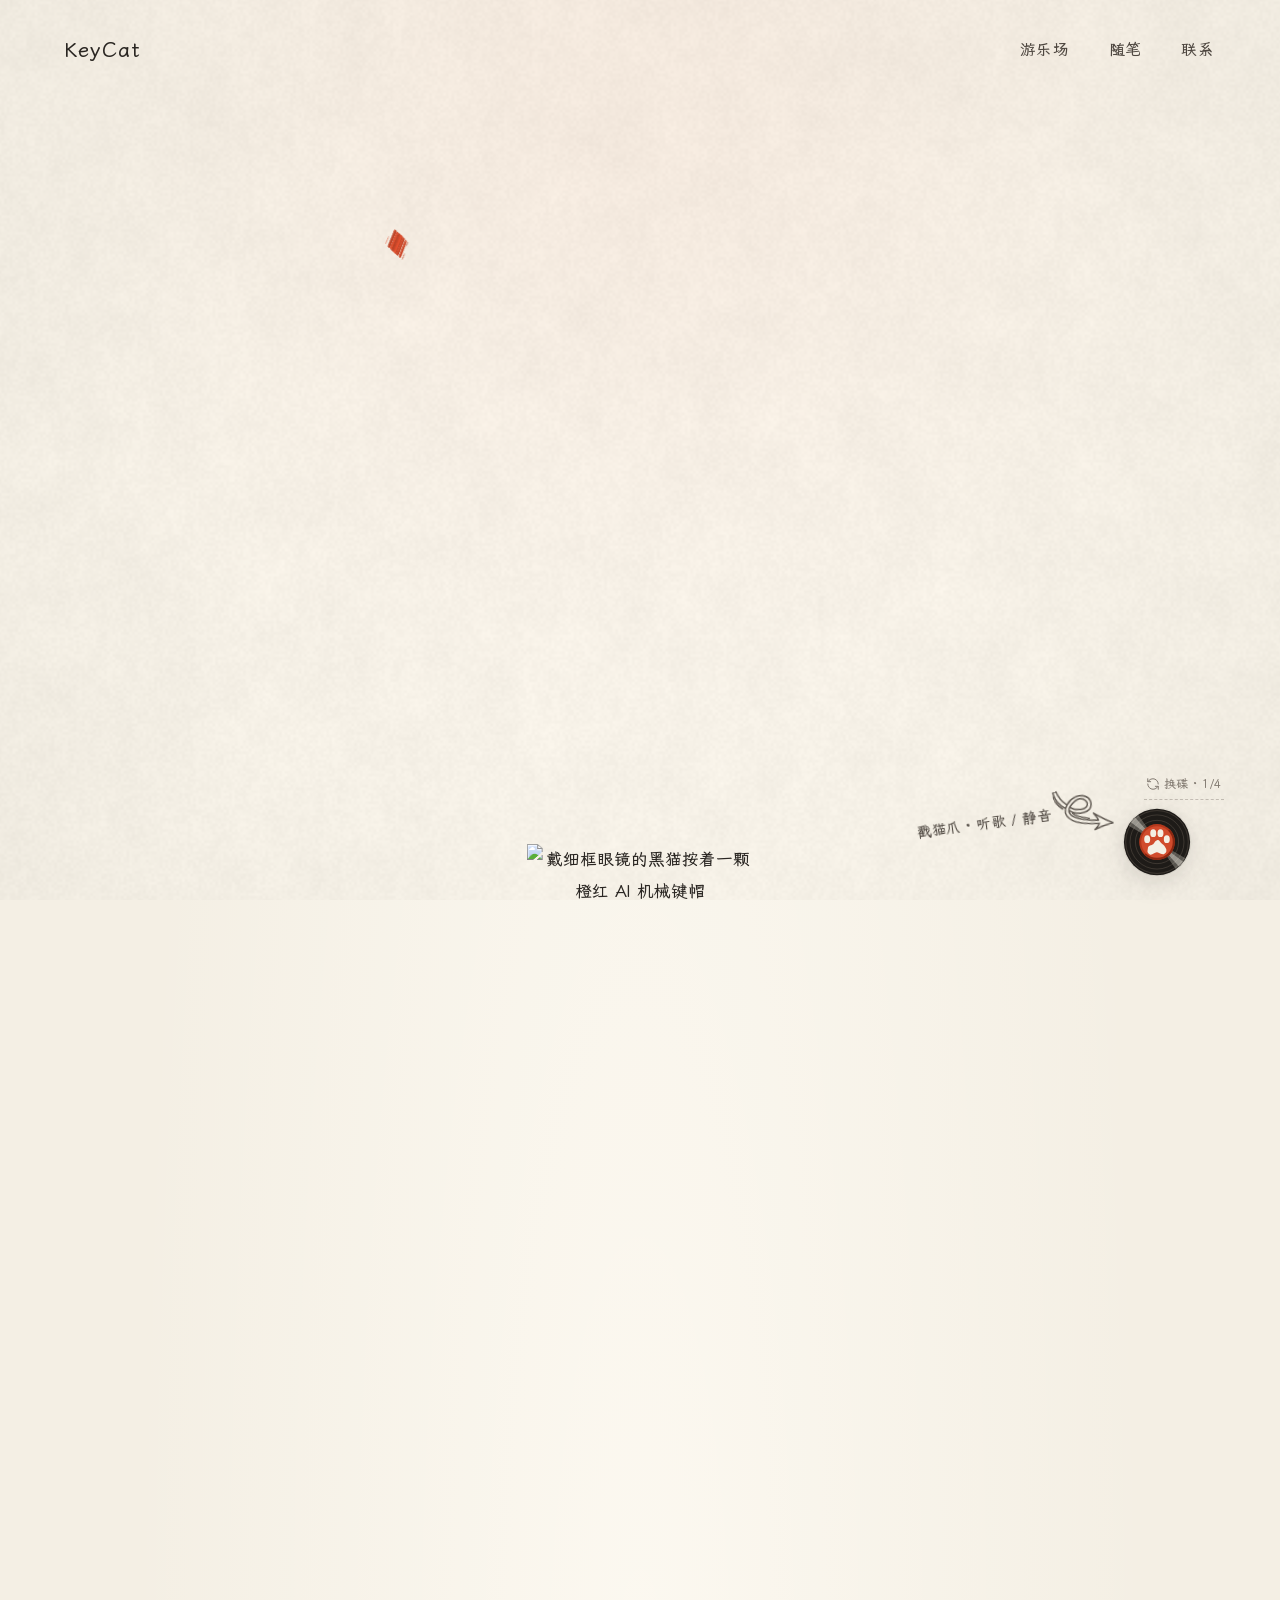
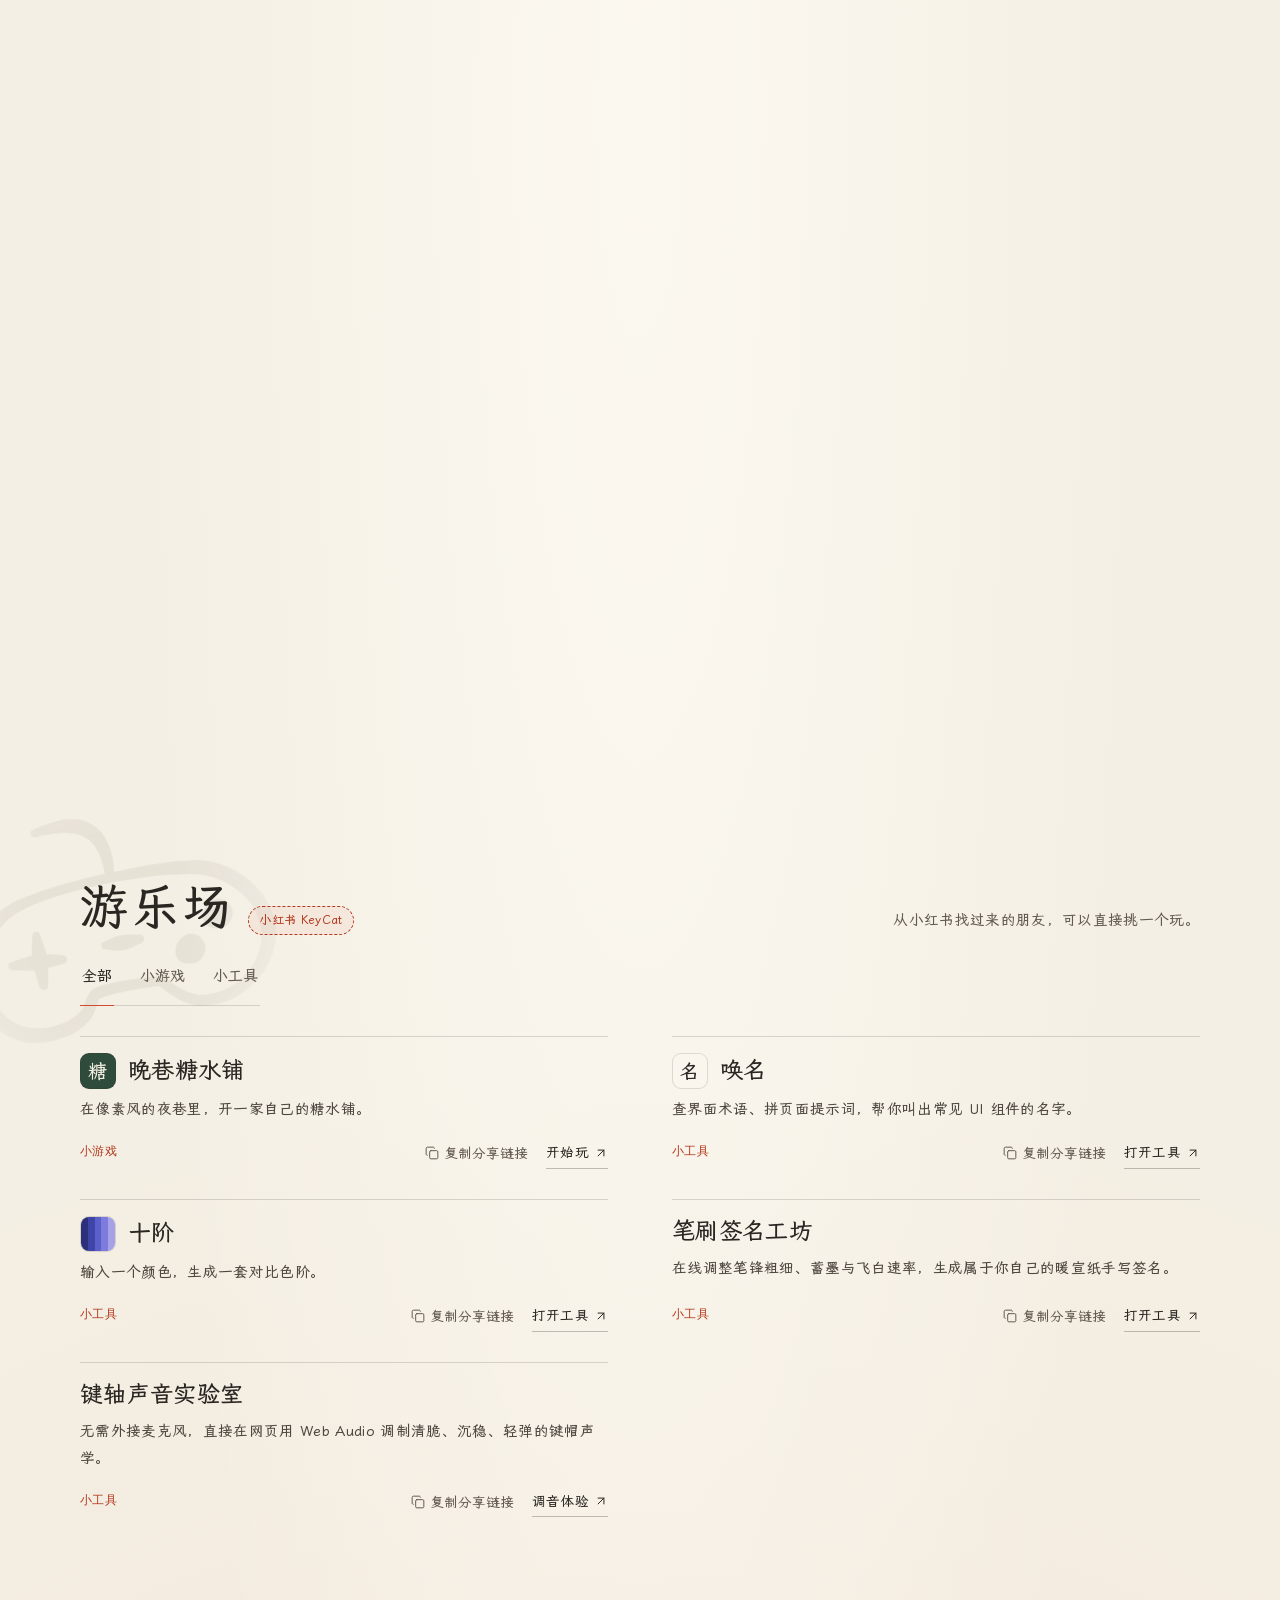
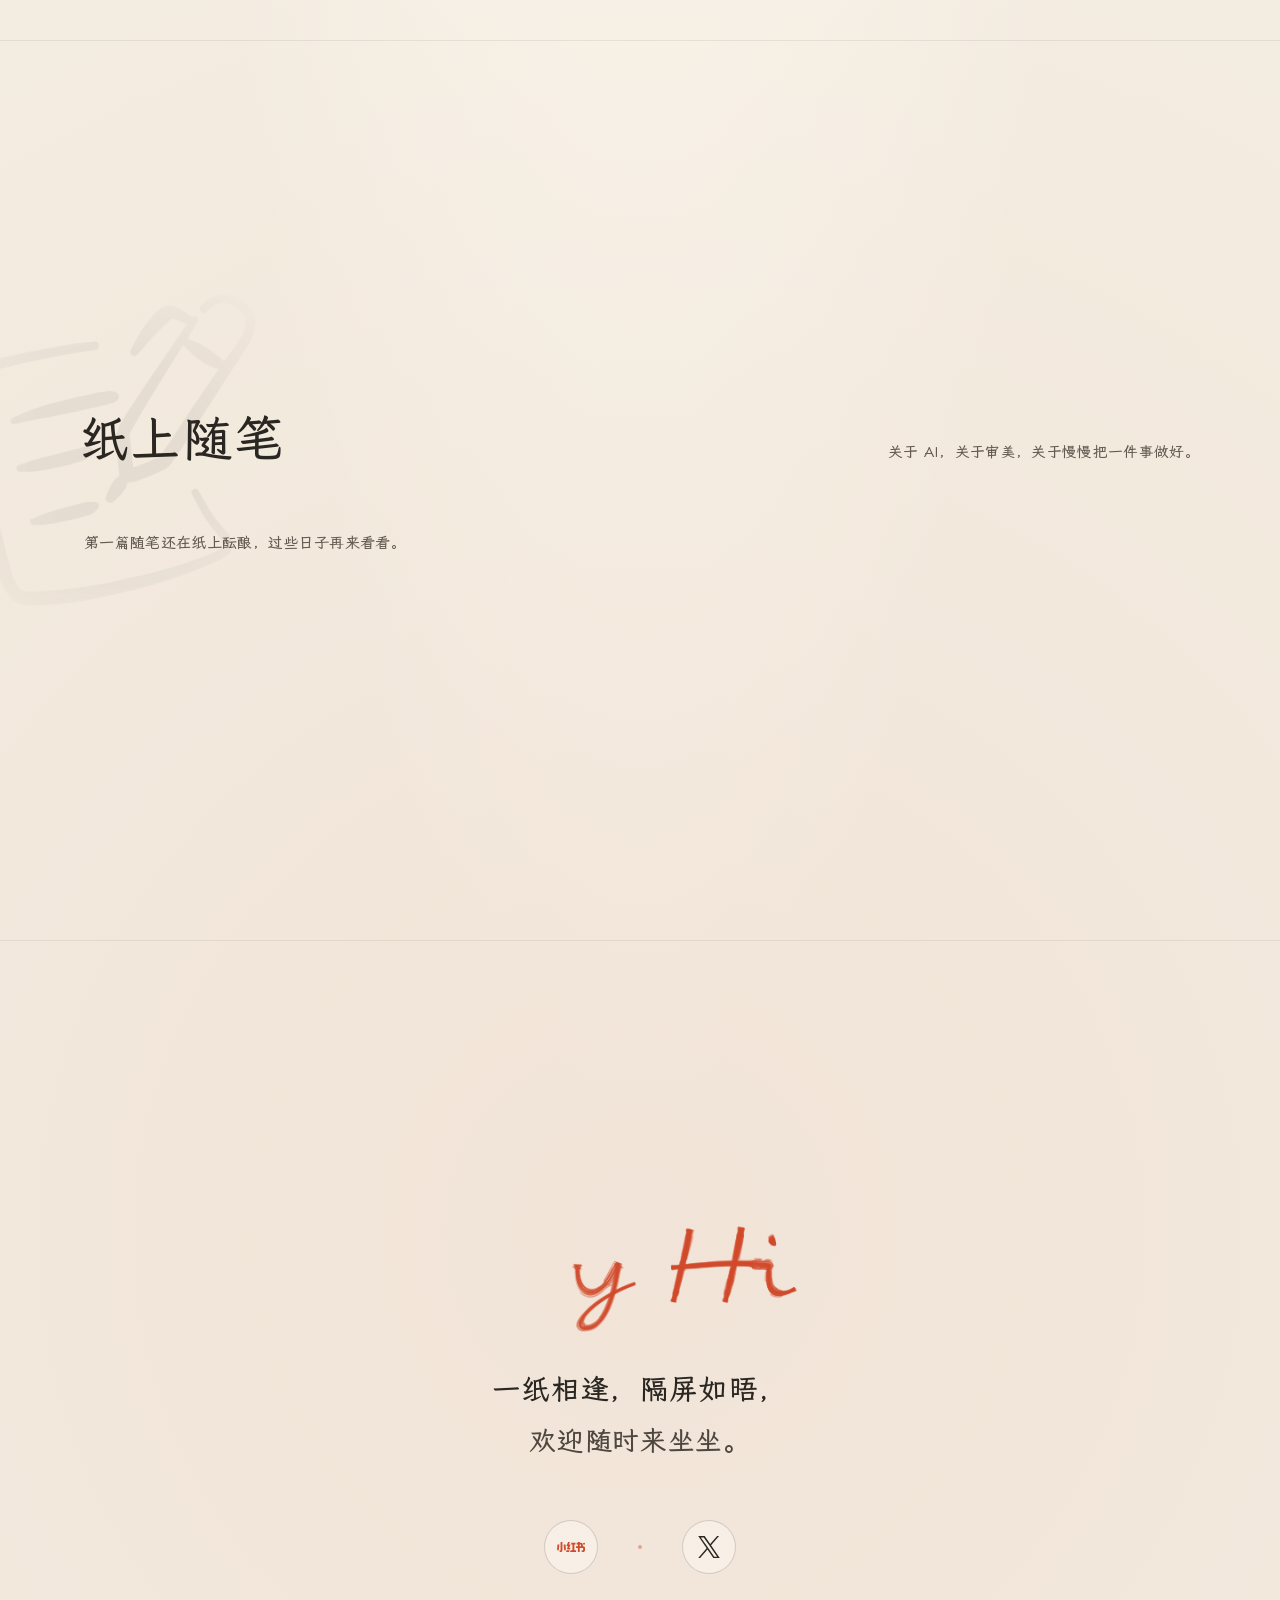
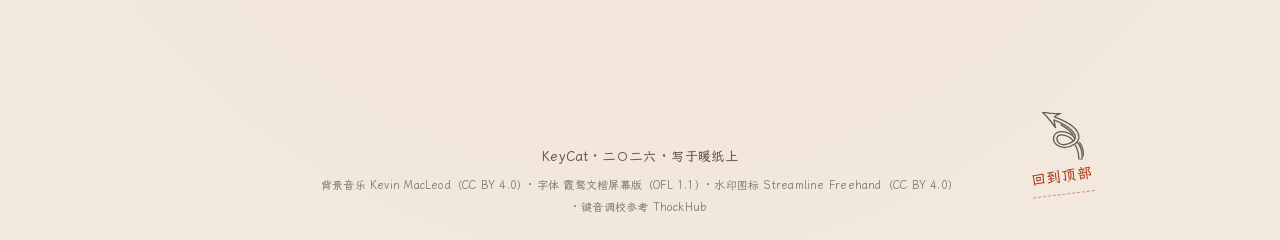
==== site/index.html @ 89a17048 "游乐场换成三个真实作品（/play 由同域独立服务提供），删除示例随笔，站点简介候选 1，联系图标悬浮改为轻微描红" ====
<!DOCTYPE html>
<html lang="zh-CN">
<head>
  <meta charset="UTF-8" />
  <meta name="viewport" content="width=device-width, initial-scale=1.0" />
  <title>KeyCat — 纸与键帽之间</title>
  <!-- 站点简介：候选第 1 版，待用户最终修改 -->
  <meta name="description" content="一只戴眼镜的黑猫，在纸和键帽之间学 AI，边学边做些小游戏和小工具，也写点随手的念头。" />
  <meta name="theme-color" content="#f4efe4" />
  <link rel="icon" type="image/png" sizes="32x32" href="./assets/favicon-32.png" />
  <link rel="apple-touch-icon" sizes="180x180" href="./assets/apple-touch-icon.png" />
  <meta property="og:type" content="website" />
  <meta property="og:site_name" content="KeyCat" />
  <meta property="og:title" content="KeyCat — 纸与键帽之间" />
  <meta property="og:description" content="一只戴眼镜的黑猫，在纸和键帽之间学 AI，边学边做些小游戏和小工具，也写点随手的念头。" />
  <meta property="og:url" content="https://keyca7.com/" />
  <meta property="og:image" content="https://keyca7.com/assets/og-image.jpg" />
  <meta name="twitter:card" content="summary" />
  <link rel="stylesheet" href="./assets/fonts/lxgwwenkaiscreen.css" />
  <link rel="stylesheet" href="./styles/blog.css" />
  <script src="./keycat-brush.js"></script>
  <script defer src="./scripts/paper-shader.js"></script>
  <script defer src="./scripts/audio-synth.js"></script>
  <script defer src="./scripts/spring-notes.js"></script>
  <script defer src="./scripts/finale-brush.js"></script>
  <script defer src="./scripts/blog.js"></script>
</head>
<body class="stage-active">
  <canvas id="paper-gl-canvas" aria-hidden="true"></canvas>
  <canvas id="spark-canvas" aria-hidden="true"></canvas>

  <header class="masthead">
    <a class="mark" href="#scene-1" data-scene-jump="0">KeyCat</a>
    <nav class="nav-group" aria-label="主导航">
      <a class="nav-link" href="#scene-3" data-scene-jump="2" data-nav-part="arcade">游乐场</a>
      <a class="nav-link" href="#scene-4" data-scene-jump="3" data-nav-part="essays">随笔</a>
      <a class="nav-link" href="#scene-5" data-scene-jump="4" data-nav-part="contact">联系</a>
    </nav>
  </header>

  <main>
    <div id="stage-runway">
      <div class="cinema-stage" id="cinemaStage">
        <!-- 跨幕共享主角：黑猫与 AI 键帽（幕 01 地平潜伏，滑入幕 02 升至舞台中央） -->
        <button type="button" class="cat-bridge" id="catBridge" aria-label="敲击黑猫爪下的 AI 键帽，触发轴音与墨韵涟漪">
          <img src="./assets/keycat-avatar.png" alt="戴细框眼镜的黑猫按着一颗橙红 AI 机械键帽" />
        </button>

        <!-- 第一幕：纯粹落墨开篇（仅首次载入播放一次） -->
        <section class="scene scene-opening is-current" id="scene-1" aria-label="开篇签名">
          <div class="brush-stage" id="brushStage">
            <keycat-brush
              id="heroBrush"
              mode="one-stroke"
              color="#d14b2c"
              bg="transparent"
              duration="3.6"
              delay="0.95"
              easing="accelerate"
              thickness="1.08"
              dryness="0.45"
              autoplay
            ></keycat-brush>
          </div>

          <div class="turntable-hint" id="bgmHint" aria-hidden="true">
            <span class="hint-text">戳猫爪 · 听歌 / 静音</span>
            <img class="hint-arrow" src="./assets/arrow-loop-hint.svg" alt="" />
          </div>
        </section>

        <!-- 第二幕：键猫与声（无界轴体 + 错落无框短评 + 拟真捏角撕贴便利贴） -->
        <section class="scene scene-atelier" id="scene-2" aria-label="键猫与声交互工坊">
        <div class="atelier-head" id="s2Head">
          <h2>键猫与声</h2>
          <p class="atelier-intro">你好，我是 KeyCat —— 一只戴细框眼镜的黑猫，在纸与键帽之间，写一点关于 AI 的念头，也顺手敲些小东西。</p>
        </div>

        <!-- 无界、无竖线、双行微错落的当前轴体特性随记 -->
        <aside class="cat-switch-callout" id="switchCallout" aria-live="polite">
          <span class="callout-tag" id="switchTag">62g · 线性重闷</span>
          <p class="callout-note" id="switchDesc">PBT 腔体共鸣，像麻将轻碰</p>
        </aside>

        <!-- 无界轴体切换器：无外框容器，位于黑猫下方 -->
        <div class="atelier-dock-anchor" id="s2SwitchWrap">
          <div class="switch-rail" role="group" aria-label="机械轴体切换">
            <button type="button" class="switch-arrow-btn" id="switchPrev" aria-label="切换上一款轴体">
              <img src="./assets/arrow-hand-left.svg" alt="" />
            </button>
            <span class="switch-title" id="switchName">麻将音 Thock</span>
            <button type="button" class="switch-arrow-btn" id="switchNext" aria-label="切换下一款轴体">
              <img src="./assets/arrow-hand-right.svg" alt="" />
            </button>
          </div>
          <div class="scope-boundless">
            <canvas id="oscilloscope" width="184" height="32" aria-label="键轴实时声波"></canvas>
            <span class="sw-telemetry" id="switchTelemetry">62g · 敲击 00</span>
          </div>
          <p class="atelier-hint">
            <span class="desktop-only">点击黑猫键帽或按 <kbd>Space</kbd> 试听 · 左右箭头 / <kbd>1</kbd>–<kbd>4</kbd> 换轴 · 捏住便条任一角即可撕起重贴</span>
            <span class="mobile-only">轻敲黑猫键帽试听，左右箭头切换四款轴体与水墨涟漪色系。</span>
          </p>
        </div>

        <!-- 3 张独立外层阴影与真实纸角微翘便利贴 -->
        <div class="sticky-note-wrap note-brush" data-rot="-3.2" data-py-rate="1.26">
          <div class="sticky-shadow" aria-hidden="true"></div>
          <article class="desk-note">
            <div class="note-head">三十四毫笔刷</div>
            <p>不使用遮罩与静态图片，沿贝塞尔路径实时分发三十四根笔毫的蓄墨与飞白，落笔只写一遍。</p>
          </article>
        </div>

        <div class="sticky-note-wrap note-shader" data-rot="2.6" data-py-rate="1.60">
          <div class="sticky-shadow" aria-hidden="true"></div>
          <article class="desk-note">
            <div class="note-head">宣纸多色水墨</div>
            <p id="shaderStatusCopy">轻敲不同机械轴体，纸面即泛出对应矿物墨色涟漪；每颗键音均由三段物理模态纯合成。</p>
          </article>
        </div>

        <div class="sticky-note-wrap note-spring" data-rot="-2.0" data-py-rate="1.40">
          <div class="sticky-shadow" aria-hidden="true"></div>
          <article class="desk-note">
            <div class="note-head">捏角撕起 · 任意贴</div>
            <p>捏住纸张任一角轻轻拉开，便会从该角先翘起剥离，松手即自上而下贴稳在桌面新位置。</p>
            <button type="button" class="note-action" id="resetNotesBtn">整理归位</button>
          </article>
        </div>
      </section>
      </div>
    </div>

    <!-- 第二乐章：自然纵向宣纸延展区（支持游乐场、随笔内容无限扩展） -->
    <div class="editorial-flow" id="editorialFlow">
      <!-- 第三幕：小红书游乐场 -->
      <section class="flow-section scene-arcade" id="scene-3" aria-label="小红书游乐场">
        <div class="scene-shell">
          <img
            class="folio-watermark folio-watermark-arcade"
            id="s3Watermark"
            src="./assets/watermark-arcade.svg"
            alt=""
            aria-hidden="true"
          />
          <header class="section-head arcade-head" id="s3Head">
            <div class="head-inline">
              <h2>游乐场</h2>
              <span class="placeholder-tag">小红书 KeyCat</span>
            </div>
            <p class="section-aside">从小红书找过来的朋友，可以直接挑一个玩。</p>
          </header>

          <div class="arcade-filter" id="arcadeFilter" role="tablist" aria-label="游乐场分类筛选">
            <button type="button" class="filter-tab is-active" data-cat="all" role="tab" aria-selected="true">全部</button>
            <button type="button" class="filter-tab" data-cat="game" role="tab" aria-selected="false">小游戏</button>
            <button type="button" class="filter-tab" data-cat="tool" role="tab" aria-selected="false">小工具</button>
          </div>

          <ul class="arcade-grid" id="arcadeList"></ul>
        </div>
      </section>

      <!-- 第四幕：纸上随笔 -->
      <section class="flow-section scene-essays" id="scene-4" aria-label="纸上随笔">
        <div class="scene-shell">
          <img
            class="folio-watermark folio-watermark-essays"
            id="s4Watermark"
            src="./assets/watermark-essays.svg"
            alt=""
            aria-hidden="true"
          />
          <header class="section-head" id="s4Head">
            <h2>纸上随笔</h2>
            <p class="section-aside">关于 AI，关于审美，关于慢慢把一件事做好。</p>
          </header>
          <ol class="essay-grid" id="essayList"></ol>
        </div>
      </section>

      <!-- 第五幕：联系与尾声 -->
      <section class="flow-section scene-contact" id="scene-5" aria-label="联系 KeyCat 与尾声">
        <div class="contact-atelier">
          <div class="finale-hero" id="finaleHero">
            <canvas
              id="finaleBrushCanvas"
              width="720"
              height="164"
              aria-label="朱砂毛笔手写 Say Hi. 呼应开篇签名，可自由在画布轻划留墨"
            ></canvas>
            <h2 class="finale-quote">
              <span>一纸相逢，隔屏如晤，</span>
              <span class="finale-quote-line2">欢迎随时来坐坐。</span>
            </h2>
          </div>

          <ul class="social-showcase" id="socialList" aria-label="社交媒体账号"></ul>
        </div>

        <div class="finale-colophon">
          <p class="colophon-line">KeyCat · 二〇二六 · 写于暖纸上</p>
          <p class="colophon-credits">背景音乐 Kevin MacLeod（CC BY 4.0）· 字体 霞鹜文楷屏幕版（OFL 1.1）· 水印图标 Streamline Freehand（CC BY 4.0）· 键音调校参考 ThockHub</p>
        </div>

        <button type="button" class="back-top-sketch" id="backToTopBtn" data-scene-jump="0" title="回到最顶部">
          <span class="back-top-label">回到顶部</span>
          <img class="back-top-arrow" src="./assets/arrow-loop-hint.svg" alt="" aria-hidden="true" />
        </button>
      </section>
    </div>
  </main>

  <!-- 唯一全站背景音乐开关：黑猫爪从屏幕下沿伸入（点击才播放） + 极简无界换碟触发 -->
  <audio id="bgmAudio" src="./assets/audio/bgm-gymnopedie.mp3" loop preload="none"></audio>
  <div class="bgm-swap-cluster" id="bgmSwapCluster">
    <span class="bgm-track-toast" id="bgmTrackToast" aria-live="polite">01 · Gymnopédie No. 1</span>
    <button
      type="button"
      class="bgm-swap-btn"
      id="bgmSwapBtn"
      aria-label="切换下一首背景音乐唱片"
      title="换一张黑胶唱片切换背景音乐"
    >
      <svg class="ui-icon" viewBox="0 0 24 24" fill="none" stroke="currentColor" stroke-width="1.7" stroke-linecap="round" stroke-linejoin="round" aria-hidden="true">
        <path d="M21 12a9 9 0 0 0-9-9 9.75 9.75 0 0 0-6.74 2.74L3 8" />
        <path d="M3 3v5h5" />
        <path d="M3 12a9 9 0 0 0 9 9 9.75 9.75 0 0 0 6.74-2.74L21 16" />
        <path d="M16 16h5v5" />
      </svg>
      <span id="bgmSwapText">换碟 · 1/4</span>
    </button>
  </div>
  <button
    type="button"
    class="turntable-toggle"
    id="bgmTurntable"
    aria-pressed="false"
    aria-label="播放背景纯音乐"
    title="点击伸出猫爪播放背景纯音乐"
  >
    <span class="turntable-stage" aria-hidden="true">
      <img class="turntable-disc" id="bgmDiscImg" src="./assets/vinyl-record.svg" alt="" />
      <img class="turntable-paw" src="./assets/cat-paw.png" alt="" />
    </span>
  </button>

  <!-- 纸页阅读层 -->
  <div class="reader" id="reader" role="dialog" aria-modal="true" aria-labelledby="readerTitle" aria-hidden="true">
    <div class="reader-progress" id="readerProgress" aria-hidden="true"></div>
    <header class="reader-bar">
      <span class="reader-index" id="readerIndex">01 / 04</span>
      <div class="reader-controls">
        <button type="button" class="reader-btn" id="readerFontToggle" title="切换正文字号">字号 · 适中</button>
        <button type="button" class="reader-btn reader-close" id="readerClose">
          <span>合上</span>
          <svg class="ui-icon" viewBox="0 0 24 24" fill="none" stroke="currentColor" stroke-width="1.7" stroke-linecap="round" stroke-linejoin="round" aria-hidden="true">
            <path d="M18 6 6 18" />
            <path d="m6 6 12 12" />
          </svg>
        </button>
      </div>
    </header>
    <article class="reader-sheet" id="readerBody"></article>
    <nav class="reader-pager" aria-label="篇目切换">
      <button type="button" class="reader-btn" id="readerPrev">
        <svg class="ui-icon" viewBox="0 0 24 24" fill="none" stroke="currentColor" stroke-width="1.7" stroke-linecap="round" stroke-linejoin="round" aria-hidden="true">
          <path d="m15 18-6-6 6-6" />
        </svg>
        <span>上一篇</span>
      </button>
      <button type="button" class="reader-btn" id="readerNext">
        <span>下一篇</span>
        <svg class="ui-icon" viewBox="0 0 24 24" fill="none" stroke="currentColor" stroke-width="1.7" stroke-linecap="round" stroke-linejoin="round" aria-hidden="true">
          <path d="m9 18 6-6-6-6" />
        </svg>
      </button>
    </nav>
  </div>
</body>
</html>
---- site/assets/fonts/lxgwwenkaiscreen.css ----
/* LXGW WenKai Screen [4] */
@font-face {
  font-family: 'LXGW WenKai Screen';
  font-style: normal;
  font-weight: 400;
  font-display: swap;
  src: url(./lxgwwenkaiscreen-subset-4.woff2) format('woff2');
  unicode-range: U+1f1e9-1f1f5, U+1f1f7-1f1ff, U+1f21a, U+1f232, U+1f234-1f237, U+1f250-1f251, U+1f300, U+1f302-1f308, U+1f30a-1f311, U+1f315, U+1f319-1f320, U+1f324, U+1f327, U+1f32a, U+1f32c-1f32d, U+1f330-1f357, U+1f359-1f37e
}
/* LXGW WenKai Screen [5] */
@font-face {
  font-family: 'LXGW WenKai Screen';
  font-style: normal;
  font-weight: 400;
  font-display: swap;
  src: url(./lxgwwenkaiscreen-subset-5.woff2) format('woff2');
  unicode-range: U+fee3, U+fef3, U+ff03-ff04, U+ff07, U+ff0a, U+ff17-ff19, U+ff1c-ff1d, U+ff20-ff3a, U+ff3c, U+ff3e-ff5b, U+ff5d, U+ff61-ff65, U+ff67-ff6a, U+ff6c, U+ff6f-ff78, U+ff7a-ff7d, U+ff80-ff84, U+ff86, U+ff89-ff8e, U+ff92, U+ff97-ff9b, U+ff9d-ff9f, U+ffe0-ffe4, U+ffe6, U+ffe9, U+ffeb, U+ffed, U+fffc, U+1f004, U+1f170-1f171, U+1f192-1f195, U+1f198-1f19a, U+1f1e6-1f1e8
}
/* LXGW WenKai Screen [6] */
@font-face {
  font-family: 'LXGW WenKai Screen';
  font-style: normal;
  font-weight: 400;
  font-display: swap;
  src: url(./lxgwwenkaiscreen-subset-6.woff2) format('woff2');
  unicode-range: U+f0a7, U+f0b2, U+f0b7, U+f0c9, U+f0d8, U+f0da, U+f0dc-f0dd, U+f0e0, U+f0e6, U+f0eb, U+f0fc, U+f101, U+f104-f105, U+f107, U+f10b, U+f11b, U+f14b, U+f18a, U+f193, U+f1d6-f1d7, U+f244, U+f27a, U+f296, U+f2ae, U+f471, U+f4b3, U+f610-f611, U+f880-f881, U+f8ec, U+f8f5, U+f8ff, U+f901, U+f90a, U+f92c-f92d, U+f934, U+f937, U+f941, U+f965, U+f967, U+f969, U+f96b, U+f96f, U+f974, U+f978-f979, U+f97e, U+f981, U+f98a, U+f98e, U+f997, U+f99c, U+f9b2, U+f9b5, U+f9ba, U+f9be, U+f9ca, U+f9d0-f9d1, U+f9dd, U+f9e0-f9e1, U+f9e4, U+f9f7, U+fa00-fa01, U+fa08, U+fa0a, U+fa11, U+fb01-fb02, U+fdfc, U+fe0e, U+fe30-fe31, U+fe33-fe44, U+fe49-fe52, U+fe54-fe57, U+fe59-fe66, U+fe68-fe6b, U+fe8e, U+fe92-fe93, U+feae, U+feb8, U+fecb-fecc, U+fee0
}
/* LXGW WenKai Screen [21] */
@font-face {
  font-family: 'LXGW WenKai Screen';
  font-style: normal;
  font-weight: 400;
  font-display: swap;
  src: url(./lxgwwenkaiscreen-subset-21.woff2) format('woff2');
  unicode-range: U+9f3d-9f3e, U+9f41, U+9f4a-9f4b, U+9f51-9f52, U+9f61-9f63, U+9f66-9f67, U+9f80-9f81, U+9f83, U+9f85-9f8d, U+9f90-9f91, U+9f94-9f96, U+9f98, U+9f9b-9f9c, U+9f9e, U+9fa0, U+9fa2, U+9ff4, U+a001, U+a007, U+a025, U+a046-a047, U+a057, U+a072, U+a078-a079, U+a083, U+a085, U+a100, U+a118, U+a132, U+a134, U+a1f4, U+a242, U+a4a6, U+a4aa, U+a4b0-a4b1, U+a4b3, U+a9c1-a9c2, U+ac00-ac01, U+ac04, U+ac08, U+ac10-ac11, U+ac13-ac16, U+ac19, U+ac1c-ac1d, U+ac24, U+ac70-ac71, U+ac74, U+ac77-ac78, U+ac80-ac81, U+ac83, U+ac8c, U+ac90, U+ac9f-aca0, U+aca8-aca9, U+acac, U+acb0, U+acbd, U+acc1, U+acc4, U+ace0-ace1, U+ace4, U+ace8, U+acf3, U+acf5, U+acfc-acfd, U+ad00, U+ad0c, U+ad11, U+ad1c, U+ad34, U+ad50, U+ad64, U+ad6c, U+ad70, U+ad74, U+ad7f, U+ad81, U+ad8c, U+adc0, U+adc8, U+addc, U+ade0, U+adf8-adf9, U+adfc, U+ae00, U+ae08-ae09, U+ae0b, U+ae30, U+ae34, U+ae38, U+ae40, U+ae4a, U+ae4c, U+ae54, U+ae68, U+aebc, U+aed8, U+af2c-af2d, U+af34
}
/* LXGW WenKai Screen [22] */
@font-face {
  font-family: 'LXGW WenKai Screen';
  font-style: normal;
  font-weight: 400;
  font-display: swap;
  src: url(./lxgwwenkaiscreen-subset-22.woff2) format('woff2');
  unicode-range: U+9dfa, U+9e0a, U+9e11, U+9e1a, U+9e1e, U+9e20, U+9e22, U+9e28-9e2c, U+9e2e-9e33, U+9e35-9e3b, U+9e3e, U+9e40-9e44, U+9e46-9e4e, U+9e51, U+9e53, U+9e55-9e58, U+9e5a-9e5c, U+9e5e-9e63, U+9e66-9e6e, U+9e71, U+9e73, U+9e75, U+9e78-9e79, U+9e7c-9e7e, U+9e82, U+9e86-9e88, U+9e8b-9e8c, U+9e90-9e91, U+9e93, U+9e95, U+9e97, U+9e9d, U+9ea4-9ea5, U+9ea9-9eaa, U+9eb4-9eb5, U+9eb8-9eba, U+9ebc-9ebf, U+9ec3, U+9ec9, U+9ecd, U+9ed0, U+9ed2-9ed3, U+9ed5-9ed6, U+9ed9, U+9edc-9edd, U+9edf-9ee0, U+9ee2, U+9ee5, U+9ee7-9eea, U+9eef, U+9ef1, U+9ef3-9ef4, U+9ef6, U+9ef9, U+9efb-9efc, U+9efe, U+9f0b, U+9f0d, U+9f10, U+9f14, U+9f17, U+9f19, U+9f22, U+9f29, U+9f2c, U+9f2f, U+9f31, U+9f37, U+9f39
}
/* LXGW WenKai Screen [23] */
@font-face {
  font-family: 'LXGW WenKai Screen';
  font-style: normal;
  font-weight: 400;
  font-display: swap;
  src: url(./lxgwwenkaiscreen-subset-23.woff2) format('woff2');
  unicode-range: U+9c3b, U+9c40, U+9c47-9c49, U+9c53, U+9c57, U+9c64, U+9c72, U+9c77-9c78, U+9c7b, U+9c7f-9c80, U+9c82-9c83, U+9c85-9c8c, U+9c8e-9c92, U+9c94-9c9b, U+9c9e-9ca3, U+9ca5-9ca7, U+9ca9, U+9cab, U+9cad-9cae, U+9cb1-9cb7, U+9cb9-9cbd, U+9cbf-9cc0, U+9cc3, U+9cc5-9cc7, U+9cc9-9cd1, U+9cd3-9cda, U+9cdc-9cdd, U+9cdf, U+9ce1-9ce3, U+9ce5, U+9ce9, U+9cee-9cef, U+9cf3-9cf4, U+9cf6, U+9cfc-9cfd, U+9d02, U+9d08-9d09, U+9d12, U+9d1b, U+9d1e, U+9d26, U+9d28, U+9d37, U+9d3b, U+9d3f, U+9d51, U+9d59, U+9d5c-9d5d, U+9d5f-9d61, U+9d6c, U+9d70, U+9d72, U+9d7a, U+9d7e, U+9d84, U+9d89, U+9d8f, U+9d92, U+9daf, U+9db4, U+9db8, U+9dbc, U+9dc4, U+9dc7, U+9dc9, U+9dd7, U+9ddf, U+9df2, U+9df9
}
/* LXGW WenKai Screen [24] */
@font-face {
  font-family: 'LXGW WenKai Screen';
  font-style: normal;
  font-weight: 400;
  font-display: swap;
  src: url(./lxgwwenkaiscreen-subset-24.woff2) format('woff2');
  unicode-range: U+9a5f, U+9a62, U+9a65, U+9a69, U+9a6b, U+9a6e, U+9a75, U+9a77-9a7a, U+9a7d, U+9a80, U+9a83, U+9a85, U+9a87-9a8a, U+9a8d-9a8e, U+9a90, U+9a92-9a93, U+9a95-9a96, U+9a98-9a99, U+9a9b-9aa2, U+9aa5, U+9aa7, U+9aaf-9ab1, U+9ab5-9ab6, U+9ab9-9aba, U+9abc, U+9ac0-9ac4, U+9ac8, U+9acb-9acc, U+9ace-9acf, U+9ad1-9ad2, U+9ad9, U+9adf, U+9ae1, U+9ae3, U+9aea-9aeb, U+9aed-9aef, U+9af4, U+9af9, U+9afb, U+9b03-9b04, U+9b06, U+9b08, U+9b0d, U+9b0f-9b10, U+9b13, U+9b18, U+9b1a, U+9b1f, U+9b22-9b23, U+9b25, U+9b27-9b28, U+9b2a, U+9b2f, U+9b31-9b32, U+9b3b, U+9b43, U+9b46-9b49, U+9b4d-9b4e, U+9b51, U+9b56, U+9b58, U+9b5a, U+9b5c, U+9b5f, U+9b61-9b62, U+9b6f, U+9b77, U+9b80, U+9b88, U+9b8b, U+9b8e, U+9b91, U+9b9f-9ba0, U+9ba8, U+9baa-9bab, U+9bad-9bae, U+9bb0-9bb1, U+9bb8, U+9bc9-9bca, U+9bd3, U+9bd6, U+9bdb, U+9be8, U+9bf0-9bf1, U+9c02, U+9c10, U+9c15, U+9c24, U+9c2d, U+9c32, U+9c39
}
/* LXGW WenKai Screen [25] */
@font-face {
  font-family: 'LXGW WenKai Screen';
  font-style: normal;
  font-weight: 400;
  font-display: swap;
  src: url(./lxgwwenkaiscreen-subset-25.woff2) format('woff2');
  unicode-range: U+98c8, U+98cf-98d6, U+98da-98db, U+98dd, U+98e1-98e2, U+98e7-98ea, U+98ec, U+98ee-98ef, U+98f2, U+98f4, U+98fc-98fe, U+9903, U+9905, U+9908, U+990a, U+990c-990d, U+9913-9914, U+9918, U+991a-991b, U+991e, U+9921, U+9928, U+992c, U+992e, U+9935, U+9938-9939, U+993d-993e, U+9945, U+994b-994c, U+9951-9952, U+9954-9955, U+9957, U+995e, U+9963, U+9966-9969, U+996b-996c, U+996f, U+9974-9975, U+9977-9979, U+997d-997e, U+9980-9981, U+9983-9984, U+9987, U+998a-998b, U+998d-9991, U+9993-9995, U+9997-9998, U+99a5, U+99ab-99ae, U+99b1, U+99b3-99b4, U+99bc, U+99bf, U+99c1, U+99c3-99c6, U+99cc, U+99d0, U+99d2, U+99d5, U+99db, U+99dd, U+99e1, U+99ed, U+99f1, U+99ff, U+9a01, U+9a03-9a04, U+9a0e-9a0f, U+9a11-9a13, U+9a19, U+9a1b, U+9a28, U+9a2b, U+9a30, U+9a32, U+9a37, U+9a40, U+9a45, U+9a4a, U+9a4d-9a4e, U+9a52, U+9a55, U+9a57, U+9a5a-9a5b
}
/* LXGW WenKai Screen [26] */
@font-face {
  font-family: 'LXGW WenKai Screen';
  font-style: normal;
  font-weight: 400;
  font-display: swap;
  src: url(./lxgwwenkaiscreen-subset-26.woff2) format('woff2');
  unicode-range: U+972a, U+972d, U+9730, U+973d, U+9742, U+9744, U+9748-9749, U+9750-9751, U+975a-975c, U+9763, U+9765-9766, U+976c-976d, U+9773, U+9776, U+977a, U+977c, U+9784-9785, U+978e-978f, U+9791-9792, U+9794-9795, U+9798, U+979a, U+979e, U+97a3, U+97a5-97a6, U+97a8, U+97ab-97ac, U+97ae-97af, U+97b2, U+97b4, U+97c6, U+97cb-97cc, U+97d3, U+97d8, U+97dc, U+97e1, U+97ea-97eb, U+97ee, U+97fb, U+97fe-97ff, U+9801-9803, U+9805-9806, U+9808, U+980c, U+9810-9814, U+9817-9818, U+981e, U+9820-9821, U+9824, U+9828, U+982b-982d, U+9830, U+9834, U+9838-9839, U+983c, U+9846, U+984d-984f, U+9851-9852, U+9854-9855, U+9857-9858, U+985a-985b, U+9862-9863, U+9865, U+9867, U+986b, U+986f-9871, U+9877-9878, U+987c, U+9880, U+9883, U+9885, U+9889, U+988b-988f, U+9893-9895, U+9899-989b, U+989e-989f, U+98a1-98a2, U+98a5-98a7, U+98a9, U+98af, U+98b1, U+98b6, U+98ba, U+98be, U+98c3-98c4, U+98c6-98c7
}
/* LXGW WenKai Screen [27] */
@font-face {
  font-family: 'LXGW WenKai Screen';
  font-style: normal;
  font-weight: 400;
  font-display: swap;
  src: url(./lxgwwenkaiscreen-subset-27.woff2) format('woff2');
  unicode-range: U+95b9-95ca, U+95cc-95cd, U+95d4-95d6, U+95d8, U+95e1-95e2, U+95e9, U+95f0-95f1, U+95f3, U+95f6, U+95fc, U+95fe-95ff, U+9602-9604, U+9606-960d, U+960f, U+9611-9613, U+9615-9617, U+9619-961b, U+961d, U+9621, U+9628, U+962f, U+963c-963e, U+9641-9642, U+9649, U+9654, U+965b-965f, U+9661, U+9663, U+9665, U+9667-9668, U+966c, U+9670, U+9672-9674, U+9678, U+967a, U+967d, U+9682, U+9685, U+9688, U+968a, U+968d-968e, U+9695, U+9697-9698, U+969e, U+96a0, U+96a3-96a4, U+96a8, U+96aa, U+96b0-96b1, U+96b3-96b4, U+96b7-96b9, U+96bb-96bd, U+96c9, U+96cb, U+96ce, U+96d1-96d2, U+96d6, U+96d9, U+96db-96dc, U+96de, U+96e0, U+96e3, U+96e9, U+96eb, U+96f0-96f2, U+96f9, U+96ff, U+9701-9702, U+9705, U+9708, U+970a, U+970e-970f, U+9711, U+9719, U+9727
}
/* LXGW WenKai Screen [28] */
@font-face {
  font-family: 'LXGW WenKai Screen';
  font-style: normal;
  font-weight: 400;
  font-display: swap;
  src: url(./lxgwwenkaiscreen-subset-28.woff2) format('woff2');
  unicode-range: U+94e7-94ec, U+94ee-94f1, U+94f3, U+94f5, U+94f7, U+94f9, U+94fb-94fd, U+94ff, U+9503-9504, U+9506-9507, U+9509-950a, U+950d-950f, U+9511-9518, U+951a-9520, U+9522, U+9528-952d, U+9530-953a, U+953c-953f, U+9543-9546, U+9548-9550, U+9552-9555, U+9557-955b, U+955d-9568, U+956a-956d, U+9570-9574, U+9583, U+9586, U+9589, U+958e-958f, U+9591-9592, U+9594, U+9598-9599, U+959e-95a0, U+95a2-95a6, U+95a8-95b2, U+95b4, U+95b8
}
/* LXGW WenKai Screen [29] */
@font-face {
  font-family: 'LXGW WenKai Screen';
  font-style: normal;
  font-weight: 400;
  font-display: swap;
  src: url(./lxgwwenkaiscreen-subset-29.woff2) format('woff2');
  unicode-range: U+9410-941a, U+941c-942b, U+942d-942e, U+9432-9433, U+9435, U+9438, U+943a, U+943e, U+9444, U+944a, U+9451-9452, U+945a, U+9462-9463, U+9465, U+9470-9487, U+948a-9492, U+9494-9498, U+949a, U+949c-949d, U+94a1, U+94a3-94a4, U+94a8, U+94aa-94ad, U+94af, U+94b2, U+94b4-94ba, U+94bc-94c0, U+94c4, U+94c6-94db, U+94de-94e6
}
/* LXGW WenKai Screen [30] */
@font-face {
  font-family: 'LXGW WenKai Screen';
  font-style: normal;
  font-weight: 400;
  font-display: swap;
  src: url(./lxgwwenkaiscreen-subset-30.woff2) format('woff2');
  unicode-range: U+92b7, U+92b9, U+92c1, U+92c5-92c6, U+92c8, U+92cc, U+92d0, U+92d2, U+92e4, U+92ea, U+92ec-92ed, U+92f0, U+92f3, U+92f8, U+92fc, U+9304, U+9306, U+9310, U+9312, U+9315, U+9318, U+931a, U+931e, U+9320-9322, U+9324, U+9326-9329, U+932b-932c, U+932f, U+9331-9332, U+9335-9336, U+933e, U+9340-9341, U+934a-9360, U+9362-9363, U+9365-936b, U+936e, U+9375, U+937e, U+9382, U+938a, U+938c, U+938f, U+9393-9394, U+9396-9397, U+939a, U+93a2, U+93a7, U+93ac-93cd, U+93d0-93d1, U+93d6-93d8, U+93de-93df, U+93e1-93e2, U+93e4, U+93f8, U+93fb, U+93fd, U+940e-940f
}
/* LXGW WenKai Screen [31] */
@font-face {
  font-family: 'LXGW WenKai Screen';
  font-style: normal;
  font-weight: 400;
  font-display: swap;
  src: url(./lxgwwenkaiscreen-subset-31.woff2) format('woff2');
  unicode-range: U+914c, U+914e-9150, U+9154, U+9157, U+915a, U+915d-915e, U+9161-9164, U+9169, U+9170, U+9172, U+9174, U+9179-917a, U+917d-917e, U+9182-9183, U+9185, U+918c-918d, U+9190-9191, U+919a, U+919c, U+91a1-91a4, U+91a8, U+91aa-91af, U+91b4-91b5, U+91b8, U+91ba, U+91be, U+91c0-91c1, U+91c6, U+91c8, U+91cb, U+91d0, U+91d2, U+91d7-91d8, U+91dd, U+91e3, U+91e6-91e7, U+91ed, U+91f0, U+91f5, U+91f9, U+9200, U+9205, U+9207-920a, U+920d-920e, U+9210, U+9214-9215, U+921c, U+921e, U+9221, U+9223-9227, U+9229-922a, U+922d, U+9234-9235, U+9237, U+9239-923a, U+923c-9240, U+9244-9246, U+9249, U+924e-924f, U+9251, U+9253, U+9257, U+925b, U+925e, U+9262, U+9264-9266, U+9268, U+926c, U+926f, U+9271, U+927b, U+927e, U+9280, U+9283, U+9285-928a, U+928e, U+9291, U+9293, U+9296, U+9298, U+929c-929d, U+92a8, U+92ab-92ae, U+92b3, U+92b6
}
/* LXGW WenKai Screen [32] */
@font-face {
  font-family: 'LXGW WenKai Screen';
  font-style: normal;
  font-weight: 400;
  font-display: swap;
  src: url(./lxgwwenkaiscreen-subset-32.woff2) format('woff2');
  unicode-range: U+8fe2-8fe5, U+8fe8-8fe9, U+8fee, U+8ff3-8ff4, U+8ff8, U+8ffa, U+9004, U+900b, U+9011, U+9015-9016, U+901e, U+9021, U+9026, U+902d, U+902f, U+9031, U+9035-9036, U+9039-903a, U+9041, U+9044-9046, U+904a, U+904f-9052, U+9054-9055, U+9058-9059, U+905b-905e, U+9060-9062, U+9068-9069, U+906f, U+9072, U+9074, U+9076-907a, U+907c-907d, U+9081, U+9083, U+9085, U+9087-908b, U+908f, U+9095, U+9097, U+9099-909b, U+909d, U+90a0-90a1, U+90a8-90a9, U+90ac, U+90b0, U+90b2-90b4, U+90b6, U+90b8, U+90ba, U+90bd-90be, U+90c3-90c5, U+90c7-90c8, U+90cf-90d0, U+90d3, U+90d5, U+90d7, U+90da-90dc, U+90de, U+90e2, U+90e4, U+90e6-90e7, U+90ea-90eb, U+90ef, U+90f4-90f5, U+90f7, U+90fe-9100, U+9104, U+9109, U+910c, U+9112, U+9114-9115, U+9118, U+911c, U+911e, U+9120, U+9122-9123, U+9127, U+912d, U+912f-9132, U+9139-913a, U+9143, U+9146, U+9149-914a
}
/* LXGW WenKai Screen [33] */
@font-face {
  font-family: 'LXGW WenKai Screen';
  font-style: normal;
  font-weight: 400;
  font-display: swap;
  src: url(./lxgwwenkaiscreen-subset-33.woff2) format('woff2');
  unicode-range: U+8e2d-8e31, U+8e34-8e35, U+8e39-8e3a, U+8e3d, U+8e40-8e42, U+8e47, U+8e49-8e4b, U+8e50-8e53, U+8e59-8e5a, U+8e5f-8e60, U+8e64, U+8e69, U+8e6c, U+8e70, U+8e74, U+8e76, U+8e7a-8e7c, U+8e7f, U+8e84-8e85, U+8e87, U+8e89, U+8e8b, U+8e8d, U+8e8f-8e90, U+8e94, U+8e99, U+8e9c, U+8e9e, U+8eaa, U+8eac, U+8eb0, U+8eb6, U+8ec0, U+8ec6, U+8eca-8ece, U+8ed2, U+8eda, U+8edf, U+8ee2, U+8eeb, U+8ef8, U+8efb-8efe, U+8f03, U+8f09, U+8f0b, U+8f12-8f15, U+8f1b, U+8f1d, U+8f1f, U+8f29-8f2a, U+8f2f, U+8f36, U+8f38, U+8f3b, U+8f3e-8f3f, U+8f44-8f45, U+8f49, U+8f4d-8f4e, U+8f5f, U+8f6b, U+8f6d, U+8f71-8f73, U+8f75-8f76, U+8f78-8f7a, U+8f7c, U+8f7e, U+8f81-8f82, U+8f84, U+8f87, U+8f8a-8f8b, U+8f8d-8f8f, U+8f94-8f95, U+8f97-8f9a, U+8fa6, U+8fad-8faf, U+8fb2, U+8fb5-8fb7, U+8fba-8fbc, U+8fbf, U+8fc2, U+8fcb, U+8fcd, U+8fd3, U+8fd5, U+8fd7, U+8fda
}
/* LXGW WenKai Screen [34] */
@font-face {
  font-family: 'LXGW WenKai Screen';
  font-style: normal;
  font-weight: 400;
  font-display: swap;
  src: url(./lxgwwenkaiscreen-subset-34.woff2) format('woff2');
  unicode-range: U+8caf-8cb0, U+8cb3-8cb4, U+8cb6-8cb9, U+8cbb-8cbd, U+8cbf-8cc4, U+8cc7-8cc8, U+8cca, U+8ccd, U+8cd1, U+8cd3, U+8cdb-8cdc, U+8cde, U+8ce0, U+8ce2-8ce4, U+8ce6-8ce8, U+8cea, U+8ced, U+8cf4, U+8cf8, U+8cfa, U+8cfc-8cfd, U+8d04-8d05, U+8d07-8d08, U+8d0a, U+8d0d, U+8d0f, U+8d13-8d14, U+8d16, U+8d1b, U+8d20, U+8d2e, U+8d30, U+8d32-8d33, U+8d36, U+8d3b, U+8d3d, U+8d40, U+8d42-8d43, U+8d45-8d46, U+8d48-8d4a, U+8d4d, U+8d51, U+8d53, U+8d55, U+8d59, U+8d5c-8d5d, U+8d5f, U+8d61, U+8d66-8d67, U+8d6a, U+8d6d, U+8d71, U+8d73, U+8d84, U+8d90-8d91, U+8d94-8d95, U+8d99, U+8da8, U+8daf, U+8db1, U+8db5, U+8db8, U+8dba, U+8dbc, U+8dbf, U+8dc2, U+8dc4, U+8dc6, U+8dcb, U+8dce-8dcf, U+8dd6-8dd7, U+8dda-8ddb, U+8dde, U+8de1, U+8de3-8de4, U+8de9, U+8deb-8dec, U+8df0-8df1, U+8df6-8dfd, U+8e05, U+8e07, U+8e09-8e0a, U+8e0c, U+8e0e, U+8e10, U+8e14, U+8e1d-8e1f, U+8e23, U+8e26, U+8e2b-8e2c
}
/* LXGW WenKai Screen [35] */
@font-face {
  font-family: 'LXGW WenKai Screen';
  font-style: normal;
  font-weight: 400;
  font-display: swap;
  src: url(./lxgwwenkaiscreen-subset-35.woff2) format('woff2');
  unicode-range: U+8b5e, U+8b60, U+8b6c, U+8b6f-8b70, U+8b72, U+8b74, U+8b77, U+8b7d, U+8b80, U+8b83, U+8b8a, U+8b8c, U+8b90, U+8b93, U+8b99-8b9a, U+8ba0, U+8ba3, U+8ba5-8ba7, U+8baa-8bac, U+8bb3-8bb5, U+8bb7, U+8bb9, U+8bc2-8bc3, U+8bc5, U+8bcb-8bcc, U+8bce-8bd0, U+8bd2-8bd4, U+8bd6, U+8bd8-8bd9, U+8bdc, U+8bdf, U+8be3-8be4, U+8be7-8be9, U+8beb-8bec, U+8bee, U+8bf0, U+8bf2-8bf3, U+8bf6, U+8bf9, U+8bfc-8bfd, U+8bff-8c00, U+8c02, U+8c04, U+8c06-8c07, U+8c0c, U+8c0f, U+8c11-8c12, U+8c14-8c1b, U+8c1d-8c21, U+8c24-8c25, U+8c27, U+8c2a-8c2c, U+8c2e-8c30, U+8c32-8c36, U+8c3f, U+8c47-8c4c, U+8c4e-8c50, U+8c54-8c56, U+8c62, U+8c68, U+8c6c, U+8c73, U+8c78, U+8c7a, U+8c82, U+8c85, U+8c89-8c8a, U+8c8d-8c8e, U+8c90, U+8c93-8c94, U+8c98, U+8c9d-8c9e, U+8ca0-8ca2, U+8ca7-8cac
}
/* LXGW WenKai Screen [36] */
@font-face {
  font-family: 'LXGW WenKai Screen';
  font-style: normal;
  font-weight: 400;
  font-display: swap;
  src: url(./lxgwwenkaiscreen-subset-36.woff2) format('woff2');
  unicode-range: U+8a02-8a03, U+8a07-8a0a, U+8a0e-8a0f, U+8a13, U+8a15-8a18, U+8a1a-8a1b, U+8a1d, U+8a1f, U+8a22-8a23, U+8a25, U+8a2b, U+8a2d, U+8a31, U+8a33-8a34, U+8a36-8a38, U+8a3a, U+8a3c, U+8a3e, U+8a40-8a41, U+8a46, U+8a48, U+8a50, U+8a52, U+8a54-8a55, U+8a58, U+8a5b, U+8a5d-8a63, U+8a66, U+8a69-8a6b, U+8a6d-8a6e, U+8a70, U+8a72-8a73, U+8a7a, U+8a85, U+8a87, U+8a8a, U+8a8c-8a8d, U+8a90-8a92, U+8a95, U+8a98, U+8aa0-8aa1, U+8aa3-8aa6, U+8aa8-8aa9, U+8aac-8aae, U+8ab0, U+8ab2, U+8ab8-8ab9, U+8abc, U+8abe-8abf, U+8ac7, U+8acf, U+8ad2, U+8ad6-8ad7, U+8adb-8adc, U+8adf, U+8ae1, U+8ae6-8ae8, U+8aeb, U+8aed-8aee, U+8af1, U+8af3-8af4, U+8af7-8af8, U+8afa, U+8afe, U+8b00-8b02, U+8b07, U+8b0a, U+8b0c, U+8b0e, U+8b10, U+8b17, U+8b19, U+8b1b, U+8b1d, U+8b20-8b21, U+8b26, U+8b28, U+8b2c, U+8b33, U+8b39, U+8b3e-8b3f, U+8b41, U+8b45, U+8b49, U+8b4c, U+8b4f, U+8b57-8b58, U+8b5a, U+8b5c
}
/* LXGW WenKai Screen [37] */
@font-face {
  font-family: 'LXGW WenKai Screen';
  font-style: normal;
  font-weight: 400;
  font-display: swap;
  src: url(./lxgwwenkaiscreen-subset-37.woff2) format('woff2');
  unicode-range: U+8869-886a, U+886e-886f, U+8872, U+8879, U+887d-887f, U+8882, U+8884-8886, U+8888, U+888f, U+8892-8893, U+889b, U+88a2, U+88a4, U+88a6, U+88a8, U+88aa, U+88ae, U+88b1, U+88b4, U+88b7, U+88bc, U+88c0, U+88c6-88c9, U+88ce-88cf, U+88d1-88d3, U+88d8, U+88db-88dd, U+88df, U+88e1-88e3, U+88e5, U+88e8, U+88ec, U+88f0-88f1, U+88f3-88f4, U+88fc-88fe, U+8900, U+8902, U+8906-8907, U+8909-890c, U+8912-8915, U+8918-891b, U+8921, U+8925, U+892b, U+8930, U+8932, U+8934, U+8936, U+893b, U+893d, U+8941, U+894c, U+8955-8956, U+8959, U+895c, U+895e-8960, U+8966, U+896a, U+896c, U+896f-8970, U+8972, U+897b, U+897e, U+8980, U+8983, U+8985, U+8987-8988, U+898c, U+898f, U+8993, U+8997, U+899a, U+89a1, U+89a7, U+89a9-89aa, U+89b2-89b3, U+89b7, U+89c0, U+89c7, U+89ca-89cc, U+89ce-89d1, U+89d6, U+89da, U+89dc, U+89de, U+89e5, U+89e7, U+89eb, U+89ef, U+89f1, U+89f3-89f4, U+89f8, U+89ff, U+8a01
}
/* LXGW WenKai Screen [38] */
@font-face {
  font-family: 'LXGW WenKai Screen';
  font-style: normal;
  font-weight: 400;
  font-display: swap;
  src: url(./lxgwwenkaiscreen-subset-38.woff2) format('woff2');
  unicode-range: U+86e4, U+86e6, U+86e9, U+86ed, U+86ef-86f4, U+86f8-86f9, U+86fb, U+86fe, U+8703, U+8706-870a, U+870d, U+8711-8713, U+871a, U+871e, U+8722-8723, U+8725, U+8729, U+872e, U+8731, U+8734, U+8737, U+873a-873b, U+873e-8740, U+8742, U+8747-8748, U+8753, U+8755, U+8757-8758, U+875d, U+875f, U+8762-8766, U+8768, U+876e, U+8770, U+8772, U+8775, U+8778, U+877b-877e, U+8782, U+8785, U+8788, U+878b, U+8793, U+8797, U+879a, U+879e-87a0, U+87a2-87a3, U+87a8, U+87ab-87ad, U+87af, U+87b3, U+87b5, U+87bd, U+87c0, U+87c4, U+87c6, U+87ca-87cb, U+87d1-87d2, U+87db-87dc, U+87de, U+87e0, U+87e5, U+87ea, U+87ec, U+87ee, U+87f2-87f3, U+87fb, U+87fd-87fe, U+8802-8803, U+8805, U+880a-880b, U+880d, U+8813-8816, U+8819, U+881b, U+881f, U+8821, U+8823, U+8831-8832, U+8835-8836, U+8839, U+883b-883c, U+8844, U+8846, U+884a, U+884e, U+8852-8853, U+8855, U+8859, U+885b, U+885d-885e, U+8862, U+8864
}
/* LXGW WenKai Screen [39] */
@font-face {
  font-family: 'LXGW WenKai Screen';
  font-style: normal;
  font-weight: 400;
  font-display: swap;
  src: url(./lxgwwenkaiscreen-subset-39.woff2) format('woff2');
  unicode-range: U+8532, U+8534-8535, U+8538-853a, U+853c, U+8543, U+8545, U+8548, U+854e, U+8553, U+8556-8557, U+8559, U+855e, U+8561, U+8564-8565, U+8568-856a, U+856d, U+856f-8570, U+8572, U+8576, U+8579-857b, U+8580, U+8585-8586, U+8588, U+858a, U+858f, U+8591, U+8594, U+8599, U+859c, U+85a2, U+85a4, U+85a6, U+85a8-85a9, U+85ab-85ac, U+85ae, U+85b7-85b9, U+85be, U+85c1, U+85c7, U+85cd, U+85d0, U+85d3, U+85d5, U+85dc-85dd, U+85df-85e0, U+85e5-85e6, U+85e8-85ea, U+85f4, U+85f9, U+85fe-85ff, U+8602, U+8605-8607, U+860a-860b, U+8616, U+8618, U+861a, U+8627, U+8629, U+862d, U+8638, U+863c, U+863f, U+864d, U+864f, U+8652-8655, U+865b-865c, U+865f, U+8662, U+8667, U+866c, U+866e, U+8671, U+8675, U+867a-867c, U+867f, U+868b, U+868d, U+8693, U+869c-869d, U+86a1, U+86a3-86a4, U+86a7-86a9, U+86ac, U+86af-86b1, U+86b4-86b6, U+86ba, U+86c0, U+86c4, U+86c6, U+86c9-86ca, U+86cd-86d1, U+86d4, U+86d8, U+86de-86df
}
/* LXGW WenKai Screen [40] */
@font-face {
  font-family: 'LXGW WenKai Screen';
  font-style: normal;
  font-weight: 400;
  font-display: swap;
  src: url(./lxgwwenkaiscreen-subset-40.woff2) format('woff2');
  unicode-range: U+83b4, U+83b6, U+83b8, U+83ba, U+83bc-83bd, U+83bf-83c0, U+83c2, U+83c5, U+83c8-83c9, U+83cb, U+83d1, U+83d3-83d6, U+83d8, U+83db, U+83dd, U+83df, U+83e1, U+83e5, U+83ea-83eb, U+83f0, U+83f4, U+83f8-83f9, U+83fb, U+83fd, U+83ff, U+8401, U+8406, U+840a-840b, U+840f, U+8411, U+8418, U+841c, U+8420, U+8422-8424, U+8426, U+8429, U+842c, U+8438-8439, U+843b-843c, U+843f, U+8446-8447, U+8449, U+844e, U+8451-8452, U+8456, U+8459-845a, U+845c, U+8462, U+8466, U+846d, U+846f-8470, U+8473, U+8476-8478, U+847a, U+847d, U+8484-8485, U+8487, U+8489, U+848c, U+848e, U+8490, U+8493-8494, U+8497, U+849b, U+849e-849f, U+84a1, U+84a5, U+84a8, U+84af, U+84b4, U+84b9-84bf, U+84c1-84c2, U+84c5-84c7, U+84ca-84cb, U+84cd, U+84d0-84d1, U+84d3, U+84d6, U+84df-84e0, U+84e2-84e3, U+84e5-84e7, U+84ee, U+84f3, U+84f6, U+84fa, U+84fc, U+84ff-8500, U+850c, U+8511, U+8514-8515, U+8517-8518, U+851f, U+8523, U+8525-8526, U+8529, U+852b, U+852d
}
/* LXGW WenKai Screen [41] */
@font-face {
  font-family: 'LXGW WenKai Screen';
  font-style: normal;
  font-weight: 400;
  font-display: swap;
  src: url(./lxgwwenkaiscreen-subset-41.woff2) format('woff2');
  unicode-range: U+82a9-82ab, U+82ae, U+82b0, U+82b2, U+82b4-82b6, U+82bc, U+82be, U+82c0-82c2, U+82c4-82c8, U+82ca-82cc, U+82ce, U+82d0, U+82d2-82d3, U+82d5-82d6, U+82d8-82d9, U+82dc-82de, U+82e0-82e4, U+82e7, U+82e9-82eb, U+82ed-82ee, U+82f3-82f4, U+82f7-82f8, U+82fa-8301, U+8306-8308, U+830c-830d, U+830f, U+8311, U+8313-8315, U+8318, U+831a-831b, U+831d, U+8324, U+8327, U+832a, U+832c-832d, U+832f, U+8331-8334, U+833a-833c, U+8340, U+8343-8345, U+8347-8348, U+834a, U+834c, U+834f, U+8351, U+8356, U+8358-835c, U+835e, U+8360, U+8364-8366, U+8368-836a, U+836c-836e, U+8373, U+8378, U+837b-837d, U+837f-8380, U+8382, U+8388, U+838a-838b, U+8392, U+8394, U+8396, U+8398-8399, U+839b-839c, U+83a0, U+83a2-83a3, U+83a8-83aa, U+83ae-83b0, U+83b3
}
/* LXGW WenKai Screen [42] */
@font-face {
  font-family: 'LXGW WenKai Screen';
  font-style: normal;
  font-weight: 400;
  font-display: swap;
  src: url(./lxgwwenkaiscreen-subset-42.woff2) format('woff2');
  unicode-range: U+814d-814e, U+8151, U+8153, U+8158-815a, U+815e, U+8160, U+8166-8169, U+816b, U+816d, U+8171, U+8173-8174, U+8178, U+817c-817d, U+8182, U+8188, U+8191, U+8198-819b, U+81a0, U+81a3, U+81a5-81a6, U+81a9, U+81b6, U+81ba-81bb, U+81bd, U+81bf, U+81c1, U+81c3, U+81c6, U+81c9-81ca, U+81cc-81cd, U+81d1, U+81d3-81d4, U+81d8, U+81db-81dc, U+81de-81df, U+81e5, U+81e7-81e9, U+81eb-81ec, U+81ee-81ef, U+81f5, U+81f8, U+81fa, U+81fc, U+81fe, U+8200-8202, U+8204, U+8208-820a, U+820e-8210, U+8216-8218, U+821b-821c, U+8221-8224, U+8226-8228, U+822b, U+822d, U+822f, U+8232-8234, U+8237-8238, U+823a-823b, U+823e, U+8244, U+8249, U+824b, U+824f, U+8259-825a, U+825f, U+8266, U+8268, U+826e, U+8271, U+8276-8279, U+827d, U+827f, U+8283-8284, U+8288-828a, U+828d-8291, U+8293-8294, U+8296-8298, U+829f-82a1, U+82a3-82a4, U+82a7-82a8
}
/* LXGW WenKai Screen [43] */
@font-face {
  font-family: 'LXGW WenKai Screen';
  font-style: normal;
  font-weight: 400;
  font-display: swap;
  src: url(./lxgwwenkaiscreen-subset-43.woff2) format('woff2');
  unicode-range: U+7ffa, U+7ffe, U+8004, U+8006, U+800b, U+800e, U+8011-8012, U+8014, U+8016, U+8018-8019, U+801c, U+801e, U+8026-802a, U+8031, U+8034-8035, U+8037, U+8043, U+804b, U+804d, U+8052, U+8056, U+8059, U+805e, U+8061, U+8068-8069, U+806e-8074, U+8076-8078, U+807c-8080, U+8082, U+8084-8085, U+8088, U+808f, U+8093, U+809c, U+809f, U+80ab, U+80ad-80ae, U+80b1, U+80b6-80b8, U+80bc-80bd, U+80c2, U+80c4, U+80ca, U+80cd, U+80d1, U+80d4, U+80d7, U+80d9-80db, U+80dd, U+80e0, U+80e4-80e5, U+80e7-80ed, U+80ef-80f1, U+80f3-80f4, U+80fc, U+8101, U+8104-8105, U+8107-8108, U+810c-810e, U+8112-8115, U+8117-8119, U+811b-811f, U+8121-8130, U+8132-8134, U+8137, U+8139, U+813f-8140, U+8142, U+8146, U+8148
}
/* LXGW WenKai Screen [44] */
@font-face {
  font-family: 'LXGW WenKai Screen';
  font-style: normal;
  font-weight: 400;
  font-display: swap;
  src: url(./lxgwwenkaiscreen-subset-44.woff2) format('woff2');
  unicode-range: U+7ed7, U+7edb, U+7ee0-7ee2, U+7ee5-7ee6, U+7ee8, U+7eeb, U+7ef0-7ef2, U+7ef6, U+7efa-7efb, U+7efe, U+7f01-7f04, U+7f08, U+7f0a-7f12, U+7f17, U+7f19, U+7f1b-7f1c, U+7f1f, U+7f21-7f23, U+7f25-7f28, U+7f2a-7f33, U+7f35-7f37, U+7f3d, U+7f42, U+7f44-7f45, U+7f4c-7f4d, U+7f52, U+7f54, U+7f58-7f59, U+7f5d, U+7f5f-7f61, U+7f63, U+7f65, U+7f68, U+7f70-7f71, U+7f73-7f75, U+7f77, U+7f79, U+7f7d-7f7e, U+7f85-7f86, U+7f88-7f89, U+7f8b-7f8c, U+7f90-7f91, U+7f94-7f96, U+7f98-7f9b, U+7f9d, U+7f9f, U+7fa3, U+7fa7-7fa9, U+7fac-7fb2, U+7fb4, U+7fb6, U+7fb8, U+7fbc, U+7fbf-7fc0, U+7fc3, U+7fca, U+7fcc, U+7fce, U+7fd2, U+7fd5, U+7fd9-7fdb, U+7fdf, U+7fe3, U+7fe5-7fe7, U+7fe9, U+7feb-7fec, U+7fee-7fef, U+7ff1, U+7ff3-7ff4, U+7ff9
}
/* LXGW WenKai Screen [45] */
@font-face {
  font-family: 'LXGW WenKai Screen';
  font-style: normal;
  font-weight: 400;
  font-display: swap;
  src: url(./lxgwwenkaiscreen-subset-45.woff2) format('woff2');
  unicode-range: U+7dc4, U+7dc7-7dc8, U+7dca-7dcd, U+7dcf, U+7dd1-7dd2, U+7dd4, U+7dd6-7dd8, U+7dda-7de0, U+7de2-7de6, U+7de8-7ded, U+7def, U+7df1-7df5, U+7df7, U+7df9, U+7dfb-7dfc, U+7dfe-7e02, U+7e04, U+7e08-7e0b, U+7e12, U+7e1b, U+7e1e, U+7e20, U+7e22-7e23, U+7e26, U+7e29, U+7e2b, U+7e2e-7e2f, U+7e31, U+7e37, U+7e39-7e3e, U+7e40, U+7e43-7e44, U+7e46-7e47, U+7e4a-7e4b, U+7e4d-7e4e, U+7e51, U+7e54-7e56, U+7e58-7e5b, U+7e5d-7e5e, U+7e61, U+7e66-7e67, U+7e69-7e6b, U+7e6d, U+7e70, U+7e73, U+7e77, U+7e79, U+7e7b-7e7d, U+7e81-7e82, U+7e8c-7e8d, U+7e8f, U+7e92-7e94, U+7e96, U+7e98, U+7e9a-7e9c, U+7e9e-7e9f, U+7ea1, U+7ea3, U+7ea5, U+7ea8-7ea9, U+7eab, U+7ead-7eae, U+7eb0, U+7ebb, U+7ebe, U+7ec0-7ec2, U+7ec9, U+7ecb-7ecc, U+7ed0, U+7ed4
}
/* LXGW WenKai Screen [46] */
@font-face {
  font-family: 'LXGW WenKai Screen';
  font-style: normal;
  font-weight: 400;
  font-display: swap;
  src: url(./lxgwwenkaiscreen-subset-46.woff2) format('woff2');
  unicode-range: U+7ccc-7ccd, U+7cd7, U+7cdc, U+7cde, U+7ce0, U+7ce4-7ce5, U+7ce7-7ce8, U+7cec, U+7cf0, U+7cf5-7cf9, U+7cfc, U+7cfe, U+7d00, U+7d04-7d0b, U+7d0d, U+7d10-7d14, U+7d17-7d19, U+7d1b-7d1f, U+7d21, U+7d24-7d26, U+7d28-7d2a, U+7d2c-7d2e, U+7d30-7d31, U+7d33, U+7d35-7d36, U+7d38-7d3a, U+7d40, U+7d42-7d44, U+7d46, U+7d4b-7d4c, U+7d4f, U+7d51, U+7d54-7d56, U+7d58, U+7d5b-7d5c, U+7d5e, U+7d61-7d63, U+7d66, U+7d68, U+7d6a-7d6c, U+7d6f, U+7d71-7d73, U+7d75-7d77, U+7d79-7d7a, U+7d7e, U+7d81, U+7d84-7d8b, U+7d8d, U+7d8f, U+7d91, U+7d94, U+7d96, U+7d98-7d9a, U+7d9c-7da0, U+7da2, U+7da6, U+7daa-7db1, U+7db4-7db8, U+7dba-7dbf, U+7dc1
}
/* LXGW WenKai Screen [47] */
@font-face {
  font-family: 'LXGW WenKai Screen';
  font-style: normal;
  font-weight: 400;
  font-display: swap;
  src: url(./lxgwwenkaiscreen-subset-47.woff2) format('woff2');
  unicode-range: U+7bc3-7bc4, U+7bc6, U+7bc8-7bcc, U+7bd1, U+7bd3-7bd4, U+7bd9-7bda, U+7bdd, U+7be0-7be1, U+7be4-7be6, U+7be9-7bea, U+7bef, U+7bf4, U+7bf6, U+7bfc, U+7bfe, U+7c01, U+7c03, U+7c07-7c08, U+7c0a-7c0d, U+7c0f, U+7c11, U+7c15-7c16, U+7c19, U+7c1e-7c21, U+7c23-7c24, U+7c26, U+7c28-7c33, U+7c35, U+7c37-7c3b, U+7c3d-7c3e, U+7c40-7c41, U+7c43, U+7c47-7c48, U+7c4c, U+7c50, U+7c53-7c54, U+7c59, U+7c5f-7c60, U+7c63-7c65, U+7c6c, U+7c6e, U+7c72, U+7c74, U+7c79-7c7a, U+7c7c, U+7c81-7c82, U+7c84-7c85, U+7c88, U+7c8a-7c91, U+7c93-7c96, U+7c99, U+7c9b-7c9e, U+7ca0-7ca2, U+7ca6-7ca9, U+7cac, U+7caf-7cb3, U+7cb5-7cb7, U+7cba-7cbd, U+7cbf-7cc2, U+7cc5, U+7cc7-7cc9
}
/* LXGW WenKai Screen [48] */
@font-face {
  font-family: 'LXGW WenKai Screen';
  font-style: normal;
  font-weight: 400;
  font-display: swap;
  src: url(./lxgwwenkaiscreen-subset-48.woff2) format('woff2');
  unicode-range: U+7aca, U+7ad1-7ad2, U+7ada-7add, U+7ae1, U+7ae4, U+7ae6, U+7af4-7af7, U+7afa-7afb, U+7afd-7b0a, U+7b0c, U+7b0e-7b0f, U+7b13, U+7b15-7b16, U+7b18-7b19, U+7b1e-7b20, U+7b22-7b25, U+7b29-7b2b, U+7b2d-7b2e, U+7b30-7b3b, U+7b3e-7b3f, U+7b41-7b42, U+7b44-7b47, U+7b4a, U+7b4c-7b50, U+7b58, U+7b5a, U+7b5c, U+7b60, U+7b66-7b67, U+7b69, U+7b6c-7b6f, U+7b72-7b76, U+7b7b-7b7d, U+7b7f, U+7b82, U+7b85, U+7b87, U+7b8b-7b96, U+7b98-7b99, U+7b9b-7b9f, U+7ba2-7ba4, U+7ba6-7bac, U+7bae-7bb0, U+7bb4, U+7bb7-7bb9, U+7bbb, U+7bc0-7bc1
}
/* LXGW WenKai Screen [49] */
@font-face {
  font-family: 'LXGW WenKai Screen';
  font-style: normal;
  font-weight: 400;
  font-display: swap;
  src: url(./lxgwwenkaiscreen-subset-49.woff2) format('woff2');
  unicode-range: U+797c, U+797e-7980, U+7982, U+7986-7987, U+7989-798e, U+7992, U+7994-7995, U+7997-7998, U+799a-799c, U+799f, U+79a3-79a6, U+79a8-79ac, U+79ae-79b1, U+79b3-79b5, U+79b8, U+79ba, U+79bf, U+79c2, U+79c6, U+79c8, U+79cf, U+79d5-79d6, U+79dd-79de, U+79e3, U+79e7-79e8, U+79eb, U+79ed, U+79f4, U+79f7-79f8, U+79fa, U+79fe, U+7a02-7a03, U+7a05, U+7a0a, U+7a14, U+7a17, U+7a19, U+7a1c, U+7a1e-7a1f, U+7a23, U+7a25-7a26, U+7a2c, U+7a2e, U+7a30-7a32, U+7a36-7a37, U+7a39, U+7a3c, U+7a40, U+7a42, U+7a47, U+7a49, U+7a4c-7a4f, U+7a51, U+7a55, U+7a5b, U+7a5d-7a5e, U+7a62-7a63, U+7a66, U+7a68-7a69, U+7a6b, U+7a70, U+7a78, U+7a80, U+7a85-7a88, U+7a8a, U+7a90, U+7a93-7a96, U+7a98, U+7a9b-7a9c, U+7a9e, U+7aa0-7aa1, U+7aa3, U+7aa8-7aaa, U+7aac-7ab0, U+7ab3, U+7ab8, U+7aba, U+7abd-7abf, U+7ac4-7ac5, U+7ac7-7ac8
}
/* LXGW WenKai Screen [50] */
@font-face {
  font-family: 'LXGW WenKai Screen';
  font-style: normal;
  font-weight: 400;
  font-display: swap;
  src: url(./lxgwwenkaiscreen-subset-50.woff2) format('woff2');
  unicode-range: U+783e, U+7841-7844, U+7847-7849, U+784b-784c, U+784e-7854, U+7856-7857, U+7859-785a, U+7865, U+7869-786a, U+786d, U+786f, U+7876-7877, U+787c, U+787e-787f, U+7881, U+7887-7889, U+7893-7894, U+7898-789e, U+78a1, U+78a3, U+78a5, U+78a9, U+78ad, U+78b2, U+78b4, U+78b6, U+78b9-78ba, U+78bc, U+78bf, U+78c3, U+78c9, U+78cb, U+78d0-78d2, U+78d4, U+78d9-78da, U+78dc, U+78de, U+78e1, U+78e5-78e6, U+78ea, U+78ec, U+78ef, U+78f1-78f2, U+78f4, U+78fa-78fb, U+78fe, U+7901-7902, U+7905, U+7907, U+7909, U+790b-790c, U+790e, U+7910, U+7913, U+7919-791b, U+791e-791f, U+7921, U+7924, U+7926, U+792a-792b, U+7934, U+7936, U+7939, U+793b, U+793d, U+7940, U+7942-7943, U+7945-7947, U+7949-794a, U+794c, U+794e-7951, U+7953-7955, U+7957-795a, U+795c, U+795f-7960, U+7962, U+7964, U+7966-7967, U+7969, U+796b, U+796f, U+7972, U+7974, U+7979, U+797b
}
/* LXGW WenKai Screen [51] */
@font-face {
  font-family: 'LXGW WenKai Screen';
  font-style: normal;
  font-weight: 400;
  font-display: swap;
  src: url(./lxgwwenkaiscreen-subset-51.woff2) format('woff2');
  unicode-range: U+770f, U+7712, U+7714, U+7716, U+7719-771b, U+771e, U+7721-7722, U+7726, U+7728, U+772b-7730, U+7732-7736, U+7739-773a, U+773d-773f, U+7743, U+7746-7747, U+774c-774f, U+7751-7752, U+7758-775a, U+775c-775e, U+7762, U+7765-7766, U+7768-776a, U+776c-776d, U+7771-7772, U+777a, U+777c-777e, U+7780, U+7785, U+7787, U+778b-778d, U+778f-7791, U+7793, U+779e-77a0, U+77a2, U+77a5, U+77ad, U+77af, U+77b4-77b7, U+77bd-77c0, U+77c2, U+77c5, U+77c7, U+77cd, U+77d6-77d7, U+77d9-77da, U+77dd-77de, U+77e7, U+77ea, U+77ec, U+77ef, U+77f8, U+77fb, U+77fd-77fe, U+7800, U+7803, U+7806, U+7809, U+780f-7812, U+7815, U+7817-7818, U+781a-781f, U+7821-7823, U+7825-7827, U+7829, U+782b-7830, U+7832-7833, U+7835, U+7837, U+7839-783c
}
/* LXGW WenKai Screen [52] */
@font-face {
  font-family: 'LXGW WenKai Screen';
  font-style: normal;
  font-weight: 400;
  font-display: swap;
  src: url(./lxgwwenkaiscreen-subset-52.woff2) format('woff2');
  unicode-range: U+760a-760e, U+7610-7619, U+761b-761d, U+761f-7622, U+7625, U+7627-762a, U+762e-7630, U+7632-7635, U+7638-763a, U+763c-763d, U+763f-7640, U+7642-7643, U+7647-7648, U+764d-764e, U+7652, U+7654, U+7658, U+765a, U+765c, U+765e-765f, U+7661-7663, U+7665, U+7669, U+766c, U+766e-766f, U+7671-7673, U+7675-7676, U+7678-767a, U+767f, U+7681, U+7683, U+7688, U+768a-768c, U+768e, U+7690-7692, U+7695, U+7698, U+769a-769b, U+769d-76a0, U+76a2, U+76a4-76a7, U+76ab-76ac, U+76af-76b0, U+76b2, U+76b4-76b5, U+76ba-76bb, U+76bf, U+76c2-76c3, U+76c5, U+76c9, U+76cc-76ce, U+76dc-76de, U+76e1-76ea, U+76f1, U+76f9-76fb, U+76fd, U+76ff-7700, U+7703-7704, U+7707-7708, U+770c-770e
}
/* LXGW WenKai Screen [53] */
@font-face {
  font-family: 'LXGW WenKai Screen';
  font-style: normal;
  font-weight: 400;
  font-display: swap;
  src: url(./lxgwwenkaiscreen-subset-53.woff2) format('woff2');
  unicode-range: U+74ef, U+74f4, U+74ff, U+7501, U+7503, U+7505, U+7508, U+750d, U+750f, U+7511, U+7513, U+7515, U+7517, U+7519, U+7521-7527, U+752a, U+752c-752d, U+752f, U+7534, U+7536, U+753a, U+753e, U+7540, U+7544, U+7547-754b, U+754d-754e, U+7550-7553, U+7556-7557, U+755a-755b, U+755d-755e, U+7560, U+7562, U+7564, U+7566-7568, U+756b-756c, U+756f-7573, U+7575, U+7579-757c, U+757e-757f, U+7581-7584, U+7587, U+7589-758e, U+7590, U+7592, U+7594, U+7596, U+7599-759a, U+759d, U+759f-75a0, U+75a3, U+75a5, U+75a8, U+75ac-75ad, U+75b0-75b1, U+75b3-75b5, U+75b8, U+75bd, U+75c1-75c4, U+75c8-75ca, U+75cc-75cd, U+75d4, U+75d6, U+75d9, U+75de, U+75e0, U+75e2-75e4, U+75e6-75ea, U+75f1-75f3, U+75f7, U+75f9-75fa, U+75fc, U+75fe-7601, U+7603, U+7605-7606, U+7608-7609
}
/* LXGW WenKai Screen [54] */
@font-face {
  font-family: 'LXGW WenKai Screen';
  font-style: normal;
  font-weight: 400;
  font-display: swap;
  src: url(./lxgwwenkaiscreen-subset-54.woff2) format('woff2');
  unicode-range: U+73e7-73ea, U+73ee-73f0, U+73f2, U+73f4-73f5, U+73f7, U+73f9-73fa, U+73fc-73fd, U+73ff-7402, U+7404, U+7407-7408, U+740a-740f, U+7418, U+741a-741c, U+741e, U+7424-7425, U+7428-7429, U+742c-7430, U+7432, U+7435-7436, U+7438-743b, U+743e-7441, U+7443-7446, U+7448, U+744a-744b, U+7452, U+7457, U+745b, U+745d, U+7460, U+7462-7465, U+7467-746a, U+746d, U+746f, U+7471, U+7473-7474, U+7477, U+747a, U+747e, U+7481-7482, U+7484, U+7486, U+7488-748b, U+748e-748f, U+7493, U+7498, U+749a, U+749c-74a0, U+74a3, U+74a6, U+74a9-74aa, U+74ae, U+74b0-74b2, U+74b6, U+74b8-74ba, U+74bd, U+74bf, U+74c1, U+74c3, U+74c5, U+74c8, U+74ca, U+74cc, U+74cf, U+74d1-74d2, U+74d4-74d5, U+74d8-74db, U+74de-74e0, U+74e2, U+74e4-74e5, U+74e7-74e9, U+74ee
}
/* LXGW WenKai Screen [55] */
@font-face {
  font-family: 'LXGW WenKai Screen';
  font-style: normal;
  font-weight: 400;
  font-display: swap;
  src: url(./lxgwwenkaiscreen-subset-55.woff2) format('woff2');
  unicode-range: U+72dd-72df, U+72e1, U+72e5-72e6, U+72e8, U+72ef-72f0, U+72f2-72f4, U+72f6-72f7, U+72f9-72fb, U+72fd, U+7300-7304, U+7307, U+730a-730c, U+7313-7317, U+731d-7322, U+7327, U+7329, U+732c-732d, U+7330-7331, U+7333, U+7335-7337, U+7339, U+733d-733e, U+7340, U+7342, U+7344-7345, U+734a, U+734d-7350, U+7352, U+7355, U+7357, U+7359, U+735f-7360, U+7362-7363, U+7365, U+7368, U+736c-736d, U+736f-7370, U+7372, U+7374-7376, U+7378, U+737a-737b, U+737d-737e, U+7382-7383, U+7386, U+7388, U+738a, U+738c-7393, U+7395, U+7397-739a, U+739c, U+739e, U+73a0-73a3, U+73a5-73a8, U+73aa, U+73ad, U+73b1, U+73b3, U+73b6-73b7, U+73b9, U+73c2, U+73c5-73c9, U+73cc, U+73ce-73d0, U+73d2, U+73d6, U+73d9, U+73db-73de, U+73e3, U+73e5-73e6
}
/* LXGW WenKai Screen [56] */
@font-face {
  font-family: 'LXGW WenKai Screen';
  font-style: normal;
  font-weight: 400;
  font-display: swap;
  src: url(./lxgwwenkaiscreen-subset-56.woff2) format('woff2');
  unicode-range: U+719c, U+71a0, U+71a4-71a5, U+71a8, U+71af, U+71b1-71bc, U+71be, U+71c1-71c2, U+71c4, U+71c8-71cb, U+71ce-71d0, U+71d2, U+71d4, U+71d9-71da, U+71dc, U+71df-71e0, U+71e6-71e8, U+71ea, U+71ed-71ee, U+71f4, U+71f6, U+71f9, U+71fb-71fc, U+71ff-7200, U+7207, U+720c-720d, U+7210, U+7216, U+721a-721e, U+7223, U+7228, U+722b, U+722d-722e, U+7230, U+7232, U+723a-723c, U+723e-7242, U+7246, U+724b, U+724d-724e, U+7252, U+7256, U+7258, U+725a, U+725c-725d, U+7260, U+7264-7266, U+726a, U+726c, U+726e-726f, U+7271, U+7273-7274, U+7278, U+727b, U+727d-727e, U+7281-7282, U+7284, U+7287, U+728a, U+728d, U+728f, U+7292, U+729b, U+729f-72a0, U+72a7, U+72ad-72ae, U+72b0-72b5, U+72b7-72b8, U+72ba-72be, U+72c0-72c1, U+72c3, U+72c5-72c6, U+72c8, U+72cc-72ce, U+72d2, U+72d6, U+72db
}
/* LXGW WenKai Screen [57] */
@font-face {
  font-family: 'LXGW WenKai Screen';
  font-style: normal;
  font-weight: 400;
  font-display: swap;
  src: url(./lxgwwenkaiscreen-subset-57.woff2) format('woff2');
  unicode-range: U+7005-7006, U+7009, U+700b, U+700d, U+7015, U+7018, U+701b, U+701d-701f, U+7023, U+7026-7028, U+702c, U+702e-7030, U+7035, U+7037, U+7039-703a, U+703c-703e, U+7044, U+7049-704b, U+704f, U+7051, U+7058, U+705a, U+705c-705e, U+7061, U+7064, U+7066, U+706c, U+707d, U+7080-7081, U+7085-7086, U+708a, U+708f, U+7091, U+7094-7095, U+7098-7099, U+709c-709d, U+709f, U+70a4, U+70a9-70aa, U+70af-70b2, U+70b4-70b7, U+70bb, U+70c0, U+70c3, U+70c7, U+70cb, U+70ce-70cf, U+70d4, U+70d9-70da, U+70dc-70dd, U+70e0, U+70e9, U+70ec, U+70f7, U+70fa, U+70fd, U+70ff, U+7104, U+7108-7109, U+710c, U+7110, U+7113-7114, U+7116-7118, U+711c, U+711e, U+7120, U+712e-712f, U+7131, U+713c, U+7142, U+7144-7147, U+7149-714b, U+7150, U+7152, U+7155-7156, U+7159-715a, U+715c, U+7161, U+7165-7166, U+7168-7169, U+716d, U+7173-7174, U+7176, U+7178, U+717a, U+717d, U+717f-7180, U+7184, U+7186-7188, U+7192, U+7198
}
/* LXGW WenKai Screen [58] */
@font-face {
  font-family: 'LXGW WenKai Screen';
  font-style: normal;
  font-weight: 400;
  font-display: swap;
  src: url(./lxgwwenkaiscreen-subset-58.woff2) format('woff2');
  unicode-range: U+6ed8-6ed9, U+6edb, U+6edd, U+6edf-6ee0, U+6ee2, U+6ee6, U+6eea, U+6eec, U+6eee-6eef, U+6ef2-6ef3, U+6ef7-6efa, U+6efe, U+6f01, U+6f03, U+6f08-6f09, U+6f15-6f16, U+6f19, U+6f22-6f25, U+6f28-6f2a, U+6f2c-6f2d, U+6f2f, U+6f31-6f32, U+6f36-6f38, U+6f3f, U+6f43-6f46, U+6f48, U+6f4b, U+6f4e-6f4f, U+6f51, U+6f54-6f57, U+6f59-6f5b, U+6f5e-6f5f, U+6f61, U+6f64-6f67, U+6f69-6f6c, U+6f6f-6f72, U+6f74-6f76, U+6f78-6f7e, U+6f80-6f83, U+6f86, U+6f89, U+6f8b-6f8d, U+6f90, U+6f92, U+6f94, U+6f97-6f98, U+6f9b, U+6fa3-6fa5, U+6fa7, U+6faa, U+6faf, U+6fb1, U+6fb4, U+6fb6, U+6fb9, U+6fc1-6fcb, U+6fd1-6fd3, U+6fd5, U+6fdb, U+6fde-6fe1, U+6fe4, U+6fe9, U+6feb-6fec, U+6fee-6ff1, U+6ffa, U+6ffe
}
/* LXGW WenKai Screen [59] */
@font-face {
  font-family: 'LXGW WenKai Screen';
  font-style: normal;
  font-weight: 400;
  font-display: swap;
  src: url(./lxgwwenkaiscreen-subset-59.woff2) format('woff2');
  unicode-range: U+6dc3, U+6dc5-6dc6, U+6dc9, U+6dcc, U+6dcf, U+6dd2-6dd3, U+6dd6, U+6dd9-6dde, U+6de0, U+6de4, U+6de6, U+6de8-6dea, U+6dec, U+6def-6df0, U+6df5-6df6, U+6df8, U+6dfa, U+6dfc, U+6e03-6e04, U+6e07-6e09, U+6e0b-6e0c, U+6e0e, U+6e11, U+6e13, U+6e15-6e16, U+6e19-6e1b, U+6e1e-6e1f, U+6e22, U+6e25-6e27, U+6e2b-6e2c, U+6e36-6e37, U+6e39-6e3a, U+6e3c-6e41, U+6e44-6e45, U+6e47, U+6e49-6e4b, U+6e4d-6e4e, U+6e51, U+6e53-6e55, U+6e5c-6e5f, U+6e61-6e63, U+6e65-6e67, U+6e6a-6e6b, U+6e6d-6e70, U+6e72-6e74, U+6e76-6e78, U+6e7c, U+6e80-6e82, U+6e86-6e87, U+6e89, U+6e8d, U+6e8f, U+6e96, U+6e98, U+6e9d-6e9f, U+6ea1, U+6ea5-6ea7, U+6eab, U+6eb1-6eb2, U+6eb4, U+6eb7, U+6ebb-6ebd, U+6ebf-6ec6, U+6ec8-6ec9, U+6ecc, U+6ecf-6ed0, U+6ed3-6ed4, U+6ed7
}
/* LXGW WenKai Screen [60] */
@font-face {
  font-family: 'LXGW WenKai Screen';
  font-style: normal;
  font-weight: 400;
  font-display: swap;
  src: url(./lxgwwenkaiscreen-subset-60.woff2) format('woff2');
  unicode-range: U+6cb2, U+6cb4-6cb5, U+6cb7, U+6cba, U+6cbc-6cbd, U+6cc1-6cc3, U+6cc5-6cc7, U+6cd0-6cd4, U+6cd6-6cd7, U+6cd9-6cda, U+6cde-6ce0, U+6ce4, U+6ce6, U+6ce9, U+6ceb-6cef, U+6cf1-6cf2, U+6cf6-6cf7, U+6cfa, U+6cfe, U+6d03-6d05, U+6d07-6d08, U+6d0a, U+6d0c, U+6d0e-6d11, U+6d13-6d14, U+6d16, U+6d18-6d1a, U+6d1c, U+6d1f, U+6d22-6d23, U+6d26-6d29, U+6d2b, U+6d2e-6d30, U+6d33, U+6d35-6d36, U+6d38-6d3a, U+6d3c, U+6d3f, U+6d42-6d44, U+6d48-6d49, U+6d4d, U+6d50, U+6d52, U+6d54, U+6d56-6d58, U+6d5a-6d5c, U+6d5e, U+6d60-6d61, U+6d63-6d65, U+6d67, U+6d6c-6d6d, U+6d6f, U+6d75, U+6d7b-6d7d, U+6d87, U+6d8a, U+6d8e, U+6d90-6d9a, U+6d9c-6da0, U+6da2-6da3, U+6da7, U+6daa-6dac, U+6dae, U+6db3-6db4, U+6db6, U+6db8, U+6dbc, U+6dbf, U+6dc2
}
/* LXGW WenKai Screen [61] */
@font-face {
  font-family: 'LXGW WenKai Screen';
  font-style: normal;
  font-weight: 400;
  font-display: swap;
  src: url(./lxgwwenkaiscreen-subset-61.woff2) format('woff2');
  unicode-range: U+6b85-6b86, U+6b89, U+6b8d, U+6b91-6b93, U+6b95, U+6b97-6b98, U+6b9a-6b9b, U+6b9e, U+6ba1-6ba4, U+6ba9-6baa, U+6bad, U+6baf-6bb0, U+6bb2-6bb3, U+6bba-6bbd, U+6bc0, U+6bc2, U+6bc6, U+6bca-6bcc, U+6bce, U+6bd0-6bd1, U+6bd3, U+6bd6-6bd8, U+6bda, U+6be1, U+6be6, U+6bec, U+6bf1, U+6bf3-6bf5, U+6bf9, U+6bfd, U+6c05-6c08, U+6c0d, U+6c10, U+6c15-6c1a, U+6c21, U+6c23-6c26, U+6c29-6c2d, U+6c30-6c33, U+6c35-6c37, U+6c39-6c3a, U+6c3c-6c3f, U+6c46, U+6c4a-6c4c, U+6c4e-6c50, U+6c54, U+6c56, U+6c59-6c5c, U+6c5e, U+6c63, U+6c67-6c69, U+6c6b, U+6c6d, U+6c6f, U+6c72-6c74, U+6c78-6c7a, U+6c7c, U+6c84-6c87, U+6c8b-6c8c, U+6c8f, U+6c91, U+6c93-6c96, U+6c98, U+6c9a, U+6c9d, U+6ca2-6ca4, U+6ca8-6ca9, U+6cac-6cae, U+6cb1
}
/* LXGW WenKai Screen [62] */
@font-face {
  font-family: 'LXGW WenKai Screen';
  font-style: normal;
  font-weight: 400;
  font-display: swap;
  src: url(./lxgwwenkaiscreen-subset-62.woff2) format('woff2');
  unicode-range: U+6a01, U+6a06, U+6a09, U+6a0b, U+6a11, U+6a13, U+6a17-6a19, U+6a1b, U+6a1e, U+6a23, U+6a28-6a29, U+6a2b, U+6a2f-6a30, U+6a35, U+6a38-6a40, U+6a46-6a48, U+6a4a-6a4b, U+6a4e, U+6a50, U+6a52, U+6a5b, U+6a5e, U+6a62, U+6a65-6a67, U+6a6b, U+6a79, U+6a7c, U+6a7e-6a7f, U+6a84, U+6a86, U+6a8e, U+6a90-6a91, U+6a94, U+6a97, U+6a9c, U+6a9e, U+6aa0, U+6aa2, U+6aa4, U+6aa9, U+6aab, U+6aae-6ab0, U+6ab2-6ab3, U+6ab5, U+6ab7-6ab8, U+6aba-6abb, U+6abd, U+6abf, U+6ac2-6ac4, U+6ac6, U+6ac8, U+6acc, U+6ace, U+6ad2-6ad3, U+6ad8-6adc, U+6adf-6ae0, U+6ae4-6ae5, U+6ae7-6ae8, U+6afb, U+6b04-6b05, U+6b0d-6b13, U+6b16-6b17, U+6b19, U+6b24-6b25, U+6b2c, U+6b37-6b39, U+6b3b, U+6b3d, U+6b43, U+6b46, U+6b4e, U+6b50, U+6b53-6b54, U+6b58-6b59, U+6b5b, U+6b60, U+6b69, U+6b6d, U+6b6f-6b70, U+6b73-6b74, U+6b77-6b7a, U+6b80-6b84
}
/* LXGW WenKai Screen [63] */
@font-face {
  font-family: 'LXGW WenKai Screen';
  font-style: normal;
  font-weight: 400;
  font-display: swap;
  src: url(./lxgwwenkaiscreen-subset-63.woff2) format('woff2');
  unicode-range: U+68e1, U+68e3-68e4, U+68e6-68ed, U+68ef-68f0, U+68f2, U+68f4, U+68f6-68f7, U+68f9, U+68fb-68fd, U+68ff-6902, U+6906-6908, U+690b, U+6910, U+691a-691c, U+691f-6920, U+6924-6925, U+692a, U+692d, U+6934, U+6939, U+693c-6945, U+694a-694b, U+6952-6954, U+6957, U+6959, U+695b, U+695d, U+695f, U+6962-6964, U+6966, U+6968-696c, U+696e-696f, U+6971, U+6973-6974, U+6978-6979, U+697d, U+697f-6980, U+6985, U+6987-698a, U+698d-698e, U+6994-6999, U+699b, U+69a3-69a4, U+69a6-69a7, U+69ab, U+69ad-69ae, U+69b1, U+69b7, U+69bb-69bc, U+69c1, U+69c3-69c5, U+69c7, U+69ca-69ce, U+69d0-69d1, U+69d3-69d4, U+69d7-69da, U+69e0, U+69e4, U+69e6, U+69ec-69ed, U+69f1-69f3, U+69f8, U+69fa-69fc, U+69fe-6a00
}
/* LXGW WenKai Screen [64] */
@font-face {
  font-family: 'LXGW WenKai Screen';
  font-style: normal;
  font-weight: 400;
  font-display: swap;
  src: url(./lxgwwenkaiscreen-subset-64.woff2) format('woff2');
  unicode-range: U+6792-6793, U+6796, U+6798, U+679e-67a1, U+67a5, U+67a7-67a9, U+67ac-67ad, U+67b0-67b1, U+67b3, U+67b5, U+67b7, U+67b9, U+67bb-67bc, U+67c0-67c1, U+67c3, U+67c5-67ca, U+67d1-67d2, U+67d7-67d9, U+67dd-67df, U+67e2-67e4, U+67e6-67e9, U+67f0, U+67f5, U+67f7-67f8, U+67fa-67fb, U+67fd-67fe, U+6800-6801, U+6803-6804, U+6806, U+6809-680a, U+680c, U+680e, U+6812, U+681d-681f, U+6822, U+6824-6829, U+682b-682d, U+6831-6835, U+683b, U+683e, U+6840-6841, U+6844-6845, U+6849, U+684e, U+6853, U+6855-6856, U+685c-685d, U+685f-6862, U+6864, U+6866-6868, U+686b, U+686f, U+6872, U+6874, U+6877, U+687f, U+6883, U+6886, U+688f, U+689b, U+689f-68a0, U+68a2-68a3, U+68b1, U+68b6, U+68b9-68ba, U+68bc-68bf, U+68c1-68c4, U+68c6, U+68c8, U+68ca, U+68cc, U+68d0-68d1, U+68d3, U+68d7, U+68dd, U+68df
}
/* LXGW WenKai Screen [65] */
@font-face {
  font-family: 'LXGW WenKai Screen';
  font-style: normal;
  font-weight: 400;
  font-display: swap;
  src: url(./lxgwwenkaiscreen-subset-65.woff2) format('woff2');
  unicode-range: U+663a-663b, U+663d, U+6641, U+6644-6645, U+6649, U+664c, U+664f, U+6654, U+6659, U+665b, U+665d-665e, U+6660-6667, U+6669, U+666b-666c, U+6671, U+6673, U+6677-6679, U+667c, U+6680-6681, U+6684-6685, U+6688-6689, U+668b-668e, U+6690, U+6692, U+6695, U+6698, U+669a, U+669d, U+669f-66a0, U+66a2-66a3, U+66a6, U+66aa-66ab, U+66b1-66b2, U+66b5, U+66b8-66b9, U+66bb, U+66be, U+66c1, U+66c6-66c9, U+66cc, U+66d5-66d8, U+66da-66dc, U+66de-66e2, U+66e8-66ea, U+66ec, U+66f1, U+66f3, U+66f7, U+66fa, U+66fd, U+6702, U+6705, U+670a, U+670f-6710, U+6713, U+6715, U+6719, U+6722-6723, U+6725-6727, U+6729, U+672d-672e, U+6732-6733, U+6736, U+6739, U+673b, U+673f, U+6744, U+6748, U+674c-674d, U+6753, U+6755, U+6762, U+6767, U+6769-676c, U+676e, U+6772-6773, U+6775, U+6777, U+677a-677d, U+6782-6783, U+6787, U+678a-678d, U+678f
}
/* LXGW WenKai Screen [66] */
@font-face {
  font-family: 'LXGW WenKai Screen';
  font-style: normal;
  font-weight: 400;
  font-display: swap;
  src: url(./lxgwwenkaiscreen-subset-66.woff2) format('woff2');
  unicode-range: U+64f8, U+64fa, U+64fc, U+64fe-64ff, U+6503, U+6509, U+650f, U+6514, U+6518, U+651c-651e, U+6522-6525, U+652a-652c, U+652e, U+6530-6532, U+6534-6535, U+6537-6538, U+653a, U+653c-653d, U+6542, U+6549-654b, U+654d-654e, U+6553-6555, U+6557-6558, U+655d, U+6564, U+6569, U+656b, U+656d-656f, U+6571, U+6573, U+6575-6576, U+6578-657e, U+6581-6583, U+6585-6586, U+6589, U+658e-658f, U+6592-6593, U+6595-6596, U+659b, U+659d, U+659f-65a1, U+65a3, U+65ab-65ac, U+65b2, U+65b6-65b7, U+65ba-65bb, U+65be-65c0, U+65c2-65c4, U+65c6-65c8, U+65cc, U+65ce, U+65d0, U+65d2-65d3, U+65d6, U+65db, U+65dd, U+65e1, U+65e3, U+65ee-65f0, U+65f3-65f5, U+65f8, U+65fb-65fc, U+65fe-6600, U+6603, U+6607, U+6609, U+660b, U+6610-6611, U+6619-661a, U+661c-661e, U+6621, U+6624, U+6626, U+662a-662c, U+662e, U+6630-6631, U+6633-6634, U+6636
}
/* LXGW WenKai Screen [67] */
@font-face {
  font-family: 'LXGW WenKai Screen';
  font-style: normal;
  font-weight: 400;
  font-display: swap;
  src: url(./lxgwwenkaiscreen-subset-67.woff2) format('woff2');
  unicode-range: U+63bc, U+63be, U+63c0, U+63c3-63c4, U+63c6, U+63c8, U+63cd-63ce, U+63d1, U+63d6, U+63da-63db, U+63de, U+63e0, U+63e3, U+63e9-63ea, U+63ee, U+63f2, U+63f5-63fa, U+63fc, U+63fe-6400, U+6406, U+640b-640d, U+6410, U+6414, U+6416-6417, U+641b, U+6420-6423, U+6425-6428, U+642a, U+6431-6432, U+6434-6437, U+643d-6442, U+6445, U+6448, U+6450-6452, U+645b-645f, U+6462, U+6465, U+6468, U+646d, U+646f-6471, U+6473, U+6477, U+6479-647d, U+6482-6485, U+6487-6488, U+648c, U+6490, U+6493, U+6496-649a, U+649d, U+64a0, U+64a5, U+64ab-64ac, U+64b1-64b7, U+64b9-64bb, U+64be-64c1, U+64c4, U+64c7, U+64c9-64cb, U+64d0, U+64d4, U+64d7-64d8, U+64da, U+64de, U+64e0-64e2, U+64e4, U+64e9, U+64ec, U+64f0-64f2, U+64f4, U+64f7
}
/* LXGW WenKai Screen [68] */
@font-face {
  font-family: 'LXGW WenKai Screen';
  font-style: normal;
  font-weight: 400;
  font-display: swap;
  src: url(./lxgwwenkaiscreen-subset-68.woff2) format('woff2');
  unicode-range: U+623b, U+623d-623e, U+6243, U+6246, U+6248-6249, U+624c, U+6255, U+6259, U+625e, U+6260-6261, U+6265-6266, U+626a, U+6271, U+627a, U+627c-627d, U+6283, U+6286, U+6289, U+628e, U+6294, U+629c, U+629e-629f, U+62a1, U+62a8, U+62ba-62bb, U+62bf, U+62c2, U+62c4, U+62c8, U+62ca-62cb, U+62ce-62cf, U+62d1, U+62d7, U+62d9-62da, U+62dd, U+62e0-62e1, U+62e3-62e4, U+62e7, U+62eb, U+62ee, U+62f0, U+62f4-62f6, U+6308, U+630a-630e, U+6310, U+6312-6313, U+6317, U+6319, U+631b, U+631d-631f, U+6322, U+6326, U+6329, U+6331-6332, U+6334-6337, U+6339, U+633b-633c, U+633e-6340, U+6343, U+6347, U+634b-634e, U+6354, U+635c-635d, U+6368-6369, U+636d, U+636f-6372, U+6376, U+637a-637b, U+637d, U+6382-6383, U+6387, U+638a-638b, U+638d-638e, U+6391, U+6393-6397, U+6399, U+639b, U+639e-639f, U+63a1, U+63a3-63a4, U+63ac-63ae, U+63b1-63b5, U+63b7-63bb
}
/* LXGW WenKai Screen [69] */
@font-face {
  font-family: 'LXGW WenKai Screen';
  font-style: normal;
  font-weight: 400;
  font-display: swap;
  src: url(./lxgwwenkaiscreen-subset-69.woff2) format('woff2');
  unicode-range: U+60fa, U+6100, U+6106, U+610d-610e, U+6112, U+6114-6115, U+6119, U+611c, U+6120, U+6122-6123, U+6126, U+6128-6130, U+6136-6137, U+613a, U+613d-613e, U+6144, U+6146-6147, U+614a-614b, U+6151, U+6153, U+6158, U+615a, U+615c-615d, U+615f, U+6161, U+6163-6165, U+616b-616c, U+616e, U+6171, U+6173-6177, U+617e, U+6182, U+6187, U+618a, U+618d-618e, U+6190-6191, U+6194, U+6199-619a, U+619c, U+619f, U+61a1, U+61a3-61a4, U+61a7-61a9, U+61ab-61ad, U+61b2-61b3, U+61b5-61b7, U+61ba-61bb, U+61bf, U+61c3-61c4, U+61c6-61c7, U+61c9-61cb, U+61d0-61d1, U+61d3-61d4, U+61d7, U+61da, U+61df-61e1, U+61e6, U+61ee, U+61f0, U+61f2, U+61f6-61f8, U+61fa, U+61fc-61fe, U+6200, U+6206-6207, U+6209, U+620b, U+620d-620e, U+6213-6215, U+6217, U+6219, U+621b-6223, U+6225-6226, U+622c, U+622e-6230, U+6232, U+6238
}
/* LXGW WenKai Screen [70] */
@font-face {
  font-family: 'LXGW WenKai Screen';
  font-style: normal;
  font-weight: 400;
  font-display: swap;
  src: url(./lxgwwenkaiscreen-subset-70.woff2) format('woff2');
  unicode-range: U+5fd1-5fd6, U+5fda-5fde, U+5fe1-5fe2, U+5fe4-5fe5, U+5fea, U+5fed-5fee, U+5ff1-5ff3, U+5ff6, U+5ff8, U+5ffb, U+5ffe-5fff, U+6002-6006, U+600a, U+600d, U+600f, U+6014, U+6019, U+601b, U+6020, U+6023, U+6026, U+6029, U+602b, U+602e-602f, U+6031, U+6033, U+6035, U+6039, U+603f, U+6041-6043, U+6046, U+604f, U+6053-6054, U+6058-605b, U+605d-605e, U+6060, U+6063, U+6065, U+6067, U+606a-606c, U+6075, U+6078-6079, U+607b, U+607d, U+607f, U+6083, U+6085-6087, U+608a, U+608c, U+608e-608f, U+6092-6093, U+6095-6097, U+609b-609d, U+60a2, U+60a7, U+60a9-60ab, U+60ad, U+60af-60b1, U+60b3-60b6, U+60b8, U+60bb, U+60bd-60be, U+60c0-60c3, U+60c6-60c9, U+60cb, U+60ce, U+60d3-60d4, U+60d7-60db, U+60dd, U+60e1-60e4, U+60e6, U+60ea, U+60ec-60ee, U+60f0-60f1, U+60f4, U+60f6
}
/* LXGW WenKai Screen [71] */
@font-face {
  font-family: 'LXGW WenKai Screen';
  font-style: normal;
  font-weight: 400;
  font-display: swap;
  src: url(./lxgwwenkaiscreen-subset-71.woff2) format('woff2');
  unicode-range: U+5ea3-5ea5, U+5ea8, U+5eab, U+5eaf, U+5eb3, U+5eb5-5eb6, U+5eb9, U+5ebe, U+5ec1-5ec3, U+5ec6, U+5ec8, U+5ecb-5ecc, U+5ed1-5ed2, U+5ed4, U+5ed9-5edb, U+5edd, U+5edf-5ee0, U+5ee2-5ee3, U+5ee8, U+5eea, U+5eec, U+5eef-5ef0, U+5ef3-5ef4, U+5ef8, U+5efb-5efc, U+5efe-5eff, U+5f01, U+5f07, U+5f0b-5f0e, U+5f10-5f12, U+5f14, U+5f1a, U+5f22, U+5f28-5f29, U+5f2c-5f2d, U+5f35-5f36, U+5f38, U+5f3b-5f43, U+5f45-5f4a, U+5f4c-5f4e, U+5f50, U+5f54, U+5f56-5f59, U+5f5b-5f5f, U+5f61, U+5f63, U+5f65, U+5f67-5f68, U+5f6b, U+5f6e-5f6f, U+5f72-5f78, U+5f7a, U+5f7e-5f7f, U+5f82-5f83, U+5f87, U+5f89-5f8a, U+5f8d, U+5f91, U+5f93, U+5f95, U+5f98-5f99, U+5f9c, U+5f9e, U+5fa0, U+5fa6-5fa9, U+5fac-5fad, U+5faf, U+5fb3-5fb5, U+5fb9, U+5fbc, U+5fc4, U+5fc9, U+5fcb, U+5fce-5fd0
}
/* LXGW WenKai Screen [72] */
@font-face {
  font-family: 'LXGW WenKai Screen';
  font-style: normal;
  font-weight: 400;
  font-display: swap;
  src: url(./lxgwwenkaiscreen-subset-72.woff2) format('woff2');
  unicode-range: U+5d32-5d34, U+5d3c-5d3e, U+5d41-5d44, U+5d46-5d48, U+5d4a-5d4b, U+5d4e, U+5d50, U+5d52, U+5d55-5d58, U+5d5a-5d5d, U+5d68-5d69, U+5d6b-5d6c, U+5d6f, U+5d74, U+5d7f, U+5d82-5d89, U+5d8b-5d8c, U+5d8f, U+5d92-5d93, U+5d99, U+5d9d, U+5db2, U+5db6-5db7, U+5dba, U+5dbc-5dbd, U+5dc2-5dc3, U+5dc6-5dc7, U+5dc9, U+5dcc, U+5dd2, U+5dd4, U+5dd6-5dd8, U+5ddb-5ddc, U+5de3, U+5ded, U+5def, U+5df3, U+5df6, U+5dfa-5dfd, U+5dff-5e00, U+5e07, U+5e0f, U+5e11, U+5e13-5e14, U+5e19-5e1b, U+5e22, U+5e25, U+5e28, U+5e2a, U+5e2f-5e31, U+5e33-5e34, U+5e36, U+5e39-5e3c, U+5e3e, U+5e40, U+5e44, U+5e46-5e48, U+5e4c, U+5e4f, U+5e53-5e54, U+5e57, U+5e59, U+5e5b, U+5e5e-5e5f, U+5e61, U+5e63, U+5e6a-5e6b, U+5e75, U+5e77, U+5e79-5e7a, U+5e7e, U+5e80-5e81, U+5e83, U+5e85, U+5e87, U+5e8b, U+5e91-5e92, U+5e96, U+5e98, U+5e9b, U+5e9d, U+5ea0-5ea2
}
/* LXGW WenKai Screen [73] */
@font-face {
  font-family: 'LXGW WenKai Screen';
  font-style: normal;
  font-weight: 400;
  font-display: swap;
  src: url(./lxgwwenkaiscreen-subset-73.woff2) format('woff2');
  unicode-range: U+5bf5-5bf6, U+5bfe, U+5c02-5c03, U+5c05, U+5c07-5c09, U+5c0b-5c0c, U+5c0e, U+5c10, U+5c12-5c13, U+5c15, U+5c17, U+5c19, U+5c1b-5c1c, U+5c1e-5c1f, U+5c22, U+5c25, U+5c28, U+5c2a-5c2b, U+5c2f-5c30, U+5c37, U+5c3b, U+5c43-5c44, U+5c46-5c47, U+5c4d, U+5c50, U+5c59, U+5c5b-5c5c, U+5c62-5c64, U+5c66, U+5c6c, U+5c6e, U+5c74, U+5c78-5c7e, U+5c80, U+5c83-5c84, U+5c88, U+5c8b-5c8d, U+5c91, U+5c94-5c96, U+5c98-5c99, U+5c9c, U+5c9e, U+5ca1-5ca3, U+5cab-5cac, U+5cb1, U+5cb5, U+5cb7, U+5cba, U+5cbd-5cbf, U+5cc1, U+5cc3-5cc4, U+5cc7, U+5ccb, U+5cd2, U+5cd8-5cd9, U+5cdf-5ce0, U+5ce3-5ce6, U+5ce8-5cea, U+5ced, U+5cef, U+5cf3-5cf4, U+5cf6, U+5cf8, U+5cfd, U+5d00-5d04, U+5d06, U+5d08, U+5d0b-5d0d, U+5d0f-5d13, U+5d15, U+5d17-5d1a, U+5d1d-5d22, U+5d24-5d27, U+5d2e-5d31
}
/* LXGW WenKai Screen [74] */
@font-face {
  font-family: 'LXGW WenKai Screen';
  font-style: normal;
  font-weight: 400;
  font-display: swap;
  src: url(./lxgwwenkaiscreen-subset-74.woff2) format('woff2');
  unicode-range: U+5ab2, U+5ab4-5ab5, U+5ab7-5aba, U+5abd-5abf, U+5ac3-5ac4, U+5ac6-5ac8, U+5aca-5acb, U+5acd, U+5acf-5ad2, U+5ad4, U+5ad8-5ada, U+5adc, U+5adf-5ae2, U+5ae4, U+5ae6, U+5ae8, U+5aea-5aed, U+5af0-5af3, U+5af5, U+5af9-5afb, U+5afd, U+5b01, U+5b05, U+5b08, U+5b0b-5b0c, U+5b11, U+5b16-5b17, U+5b1b, U+5b21-5b22, U+5b24, U+5b27-5b2e, U+5b30, U+5b32, U+5b34, U+5b36-5b38, U+5b3e-5b40, U+5b43, U+5b45, U+5b4a-5b4b, U+5b51-5b53, U+5b56, U+5b5a-5b5b, U+5b62, U+5b65, U+5b67, U+5b6a-5b6e, U+5b70-5b71, U+5b73, U+5b7a-5b7b, U+5b7f-5b80, U+5b84, U+5b8d, U+5b91, U+5b93-5b95, U+5b9f, U+5ba5-5ba6, U+5bac, U+5bae, U+5bb8, U+5bc0, U+5bc3, U+5bcb, U+5bd0-5bd1, U+5bd4-5bd8, U+5bda-5bdc, U+5be2, U+5be4-5be7, U+5be9, U+5beb-5bec, U+5bee-5bf0, U+5bf2-5bf3
}
/* LXGW WenKai Screen [75] */
@font-face {
  font-family: 'LXGW WenKai Screen';
  font-style: normal;
  font-weight: 400;
  font-display: swap;
  src: url(./lxgwwenkaiscreen-subset-75.woff2) format('woff2');
  unicode-range: U+5981, U+598f, U+5997-5998, U+599a, U+599c-599d, U+59a0-59a1, U+59a3-59a4, U+59a7, U+59aa-59ad, U+59af, U+59b2-59b3, U+59b5-59b6, U+59b8, U+59ba, U+59bd-59be, U+59c0-59c1, U+59c3-59c4, U+59c7-59ca, U+59cc-59cd, U+59cf, U+59d2, U+59d5-59d6, U+59d8-59d9, U+59db, U+59dd-59e0, U+59e2-59e7, U+59e9-59eb, U+59ee, U+59f1, U+59f3, U+59f5, U+59f7-59f9, U+59fd, U+5a06, U+5a08-5a0a, U+5a0c-5a0d, U+5a11-5a13, U+5a15-5a16, U+5a1a-5a1b, U+5a21-5a23, U+5a2d-5a2f, U+5a32, U+5a38, U+5a3c, U+5a3e-5a45, U+5a47, U+5a4a, U+5a4c-5a4d, U+5a4f-5a51, U+5a53, U+5a55-5a57, U+5a5e, U+5a60, U+5a62, U+5a65-5a67, U+5a6a, U+5a6c-5a6d, U+5a72-5a73, U+5a75-5a76, U+5a79-5a7c, U+5a81-5a84, U+5a8c, U+5a8e, U+5a93, U+5a96-5a97, U+5a9c, U+5a9e, U+5aa0, U+5aa3-5aa4, U+5aaa, U+5aae-5aaf, U+5ab1
}
/* LXGW WenKai Screen [76] */
@font-face {
  font-family: 'LXGW WenKai Screen';
  font-style: normal;
  font-weight: 400;
  font-display: swap;
  src: url(./lxgwwenkaiscreen-subset-76.woff2) format('woff2');
  unicode-range: U+5831, U+583a, U+583d, U+583f-5842, U+5844-5846, U+5848, U+584a, U+584d, U+5852, U+5857, U+5859-585a, U+585c-585d, U+5862, U+5868-5869, U+586c-586d, U+586f-5873, U+5875, U+5879, U+587d-587e, U+5880-5881, U+5888-588a, U+588d, U+5892, U+5896-5898, U+589a, U+589c-589d, U+58a0-58a1, U+58a3, U+58a6, U+58a9, U+58ab-58ae, U+58b0, U+58b3, U+58bb-58bf, U+58c2-58c3, U+58c5-58c8, U+58ca, U+58cc, U+58ce, U+58d1-58d3, U+58d5, U+58d8-58d9, U+58de-58df, U+58e2, U+58e9, U+58ec, U+58ef, U+58f1-58f2, U+58f5, U+58f7-58f8, U+58fa, U+58fd, U+5900, U+5902, U+5906, U+5908-590c, U+590e, U+5910, U+5914, U+5919, U+591b, U+591d-591e, U+5920, U+5922-5925, U+5928, U+592c-592d, U+592f, U+5932, U+5936, U+593c, U+593e, U+5940-5942, U+5944, U+594c-594d, U+5950, U+5953, U+5958, U+595a, U+5961, U+5966-5968, U+596a, U+596c-596e, U+5977, U+597b-597c
}
/* LXGW WenKai Screen [77] */
@font-face {
  font-family: 'LXGW WenKai Screen';
  font-style: normal;
  font-weight: 400;
  font-display: swap;
  src: url(./lxgwwenkaiscreen-subset-77.woff2) format('woff2');
  unicode-range: U+570a, U+570c-570d, U+570f, U+5712-5713, U+5718-5719, U+571c, U+571e, U+5725, U+5727, U+5729-572a, U+572c, U+572e-572f, U+5734-5735, U+5739, U+573b, U+5741, U+5743, U+5745, U+5749, U+574c-574d, U+575c, U+5763, U+5768-5769, U+576b, U+576d-576e, U+5770, U+5773, U+5775, U+5777, U+577b-577c, U+5785-5786, U+5788, U+578c, U+578e-578f, U+5793-5795, U+5799-57a1, U+57a3-57a4, U+57a6-57aa, U+57ac-57ad, U+57af-57b2, U+57b4-57b6, U+57b8-57b9, U+57bd-57bf, U+57c2, U+57c4-57c8, U+57cc-57cd, U+57cf, U+57d2, U+57d5-57de, U+57e1-57e2, U+57e4-57e5, U+57e7, U+57eb, U+57ed, U+57ef, U+57f4-57f8, U+57fc-57fd, U+5800-5801, U+5803, U+5805, U+5807, U+5809, U+580b-580e, U+5811, U+5814, U+5819, U+581b-5820, U+5822-5823, U+5825-5826, U+582c, U+582f
}
/* LXGW WenKai Screen [78] */
@font-face {
  font-family: 'LXGW WenKai Screen';
  font-style: normal;
  font-weight: 400;
  font-display: swap;
  src: url(./lxgwwenkaiscreen-subset-78.woff2) format('woff2');
  unicode-range: U+5605-5606, U+5608, U+560c-560d, U+560f, U+5614, U+5616-5617, U+561a, U+561c, U+561e, U+5621-5625, U+5627, U+5629, U+562b-5630, U+5636, U+5638-563a, U+563c, U+5640-5642, U+5649, U+564c-5650, U+5653-5655, U+5657-565b, U+5660, U+5663-5664, U+5666, U+566b, U+566f-5671, U+5673-567c, U+567e, U+5684-5687, U+568c, U+568e-5693, U+5695, U+5697, U+569b-569c, U+569e-569f, U+56a1-56a2, U+56a4-56a9, U+56ac-56af, U+56b1, U+56b4, U+56b6-56b8, U+56bf, U+56c1-56c3, U+56c9, U+56cd, U+56d1, U+56d4, U+56d6-56d9, U+56dd, U+56df, U+56e1, U+56e3-56e6, U+56e8-56ec, U+56ee-56ef, U+56f1-56f3, U+56f5, U+56f7-56f9, U+56fc, U+56ff-5700, U+5703-5704, U+5709
}
/* LXGW WenKai Screen [79] */
@font-face {
  font-family: 'LXGW WenKai Screen';
  font-style: normal;
  font-weight: 400;
  font-display: swap;
  src: url(./lxgwwenkaiscreen-subset-79.woff2) format('woff2');
  unicode-range: U+5519, U+551b, U+551d-551e, U+5520, U+5522-5523, U+5526-5527, U+552a-552c, U+5530, U+5532-5535, U+5537-5538, U+553b-5541, U+5543-5544, U+5547-5549, U+554b, U+554d, U+5550, U+5553, U+5555-5558, U+555b-555f, U+5567-5569, U+556b-5572, U+5574-5577, U+557b-557c, U+557e-557f, U+5581, U+5583, U+5585-5586, U+5588, U+558b-558c, U+558e-5591, U+5593, U+5599-559a, U+559f, U+55a5-55a6, U+55a8-55ac, U+55ae, U+55b0-55b3, U+55b6, U+55b9-55ba, U+55bc-55be, U+55c4, U+55c6-55c7, U+55c9, U+55cc-55d2, U+55d4-55db, U+55dd-55df, U+55e1, U+55e3-55e6, U+55ea-55ee, U+55f0-55f3, U+55f5-55f7, U+55fb, U+55fe, U+5600-5601
}
/* LXGW WenKai Screen [80] */
@font-face {
  font-family: 'LXGW WenKai Screen';
  font-style: normal;
  font-weight: 400;
  font-display: swap;
  src: url(./lxgwwenkaiscreen-subset-80.woff2) format('woff2');
  unicode-range: U+53fb-5400, U+5402, U+5405-5407, U+540b, U+540f, U+5412, U+5414, U+5416, U+5418-541a, U+541d, U+5420-5423, U+5425, U+5429-542a, U+542d-542e, U+5431-5433, U+5436, U+543d, U+543f, U+5442-5443, U+5449, U+544b-544c, U+544e, U+5451-5454, U+5456, U+5459, U+545b-545c, U+5461, U+5463-5464, U+546a-5472, U+5474, U+5476-5478, U+547a, U+547e-5484, U+5486, U+548a, U+548d-548e, U+5490-5491, U+5494, U+5497-5499, U+549b, U+549d, U+54a1-54a7, U+54a9, U+54ab, U+54ad, U+54b4-54b5, U+54b9, U+54bb, U+54be-54bf, U+54c2-54c3, U+54c9-54cc, U+54cf-54d0, U+54d3, U+54d5-54d6, U+54d9-54da, U+54dc-54de, U+54e2, U+54e7, U+54f3-54f4, U+54f8-54f9, U+54fd-54ff, U+5501, U+5504-5506, U+550c-550f, U+5511-5514, U+5516-5517
}
/* LXGW WenKai Screen [81] */
@font-face {
  font-family: 'LXGW WenKai Screen';
  font-style: normal;
  font-weight: 400;
  font-display: swap;
  src: url(./lxgwwenkaiscreen-subset-81.woff2) format('woff2');
  unicode-range: U+52a2, U+52a6-52a7, U+52ac-52ad, U+52af, U+52b4-52b5, U+52b9, U+52bb-52bc, U+52be, U+52c1, U+52c5, U+52ca, U+52cd, U+52d0, U+52d6-52d7, U+52d9, U+52db, U+52dd-52de, U+52e0, U+52e2-52e3, U+52e5, U+52e7-52f0, U+52f2-52f3, U+52f5-52f9, U+52fb-52fc, U+5302, U+5304, U+530b, U+530d, U+530f-5310, U+5315, U+531a, U+531c-531d, U+5321, U+5323, U+5326, U+532e-5331, U+5338, U+533c-533e, U+5340, U+5344-5345, U+534b-534d, U+5350, U+5354, U+5358, U+535d-535f, U+5363, U+5368-5369, U+536c, U+536e-536f, U+5372, U+5379-537b, U+537d, U+538d-538e, U+5390, U+5393-5394, U+5396, U+539b-539d, U+53a0-53a1, U+53a3-53a5, U+53a9, U+53ad-53ae, U+53b0, U+53b2-53b3, U+53b5-53b8, U+53bc, U+53be, U+53c1, U+53c3-53c7, U+53ce-53cf, U+53d2-53d3, U+53d5, U+53da, U+53de-53df, U+53e1-53e2, U+53e7-53e9, U+53f1, U+53f4-53f5, U+53fa
}
/* LXGW WenKai Screen [82] */
@font-face {
  font-family: 'LXGW WenKai Screen';
  font-style: normal;
  font-weight: 400;
  font-display: swap;
  src: url(./lxgwwenkaiscreen-subset-82.woff2) format('woff2');
  unicode-range: U+5110, U+5113, U+5115, U+5117-5118, U+511a-511c, U+511e-511f, U+5121, U+5128, U+512b-512d, U+5131-5135, U+5137-5139, U+513c, U+5140, U+5142, U+5147, U+514c, U+514e-5150, U+5155-5158, U+5162, U+5169, U+5172, U+517f, U+5181-5184, U+5186-5187, U+518b, U+518f, U+5191, U+5195-5197, U+519a, U+51a2-51a3, U+51a6-51ab, U+51ad-51ae, U+51b1, U+51b4, U+51bc-51bd, U+51bf, U+51c3, U+51c7-51c8, U+51ca-51cb, U+51cd-51ce, U+51d4, U+51d6, U+51db-51dc, U+51e6, U+51e8-51eb, U+51f1, U+51f5, U+51fc, U+51ff, U+5202, U+5205, U+5208, U+520b, U+520d-520e, U+5215-5216, U+5228, U+522a, U+522c-522d, U+5233, U+523c-523d, U+523f-5240, U+5245, U+5247, U+5249, U+524b-524c, U+524e, U+5250, U+525b-525f, U+5261, U+5263-5264, U+5270, U+5273, U+5275, U+5277, U+527d, U+527f, U+5281-5285, U+5287, U+5289, U+528b, U+528d, U+528f, U+5291-5293, U+529a
}
/* LXGW WenKai Screen [83] */
@font-face {
  font-family: 'LXGW WenKai Screen';
  font-style: normal;
  font-weight: 400;
  font-display: swap;
  src: url(./lxgwwenkaiscreen-subset-83.woff2) format('woff2');
  unicode-range: U+4fe3-4fe4, U+4fe6, U+4fe8, U+4feb-4fed, U+4ff3, U+4ff5-4ff6, U+4ff8, U+4ffe, U+5001, U+5005-5006, U+5009, U+500c, U+500f, U+5013-5018, U+501b-501e, U+5022-5025, U+5027-5028, U+502b-502e, U+5030, U+5033-5034, U+5036-5039, U+503b, U+5041-5043, U+5045-5046, U+5048-504a, U+504c-504e, U+5051, U+5053, U+5055-5057, U+505b, U+505e, U+5060, U+5062-5063, U+5067, U+506a, U+506c, U+5070-5072, U+5074-5075, U+5078, U+507b, U+507d-507e, U+5080, U+5088-5089, U+5091-5092, U+5095, U+5097-509e, U+50a2-50a3, U+50a5-50a7, U+50a9, U+50ad, U+50b3, U+50b5, U+50b7, U+50ba, U+50be, U+50c4-50c5, U+50c7, U+50ca, U+50cd, U+50d1, U+50d5-50d6, U+50da, U+50de, U+50e5-50e6, U+50ec-50ee, U+50f0-50f1, U+50f3, U+50f9-50fb, U+50fe-5102, U+5104, U+5106-5107, U+5109-510b, U+510d, U+510f
}
/* LXGW WenKai Screen [84] */
@font-face {
  font-family: 'LXGW WenKai Screen';
  font-style: normal;
  font-weight: 400;
  font-display: swap;
  src: url(./lxgwwenkaiscreen-subset-84.woff2) format('woff2');
  unicode-range: U+4eb8-4eb9, U+4ebb-4ebe, U+4ec2-4ec4, U+4ec8-4ec9, U+4ecc, U+4ecf-4ed0, U+4ed2, U+4eda-4edb, U+4edd-4ee1, U+4ee6-4ee9, U+4eeb, U+4eee-4eef, U+4ef3-4ef5, U+4ef8-4efa, U+4efc, U+4f00, U+4f03-4f05, U+4f08-4f09, U+4f0b, U+4f0e, U+4f12-4f13, U+4f15, U+4f1b, U+4f1d, U+4f21-4f22, U+4f25, U+4f27-4f29, U+4f2b-4f2e, U+4f31-4f33, U+4f36-4f37, U+4f39, U+4f3e, U+4f40-4f41, U+4f43, U+4f47-4f49, U+4f54, U+4f57-4f58, U+4f5d-4f5e, U+4f61-4f62, U+4f64-4f65, U+4f67, U+4f6a, U+4f6e-4f6f, U+4f72, U+4f74-4f7e, U+4f80-4f82, U+4f84, U+4f89-4f8a, U+4f8e-4f98, U+4f9e, U+4fa1, U+4fa5, U+4fa9-4faa, U+4fac, U+4fb3, U+4fb6-4fb8, U+4fbd, U+4fc2, U+4fc5-4fc6, U+4fcd-4fce, U+4fd0-4fd1, U+4fd3, U+4fda-4fdc, U+4fdf-4fe0, U+4fe2
}
/* LXGW WenKai Screen [85] */
@font-face {
  font-family: 'LXGW WenKai Screen';
  font-style: normal;
  font-weight: 400;
  font-display: swap;
  src: url(./lxgwwenkaiscreen-subset-85.woff2) format('woff2');
  unicode-range: U+3127-3129, U+3131, U+3134, U+3137, U+3139, U+3141-3142, U+3145, U+3147-3148, U+314b, U+314d-314e, U+315c, U+3160-3161, U+3163-3164, U+3186, U+318d, U+3192, U+3196-3198, U+319e-319f, U+3220-3229, U+3231, U+3268, U+3297, U+3299, U+32a3, U+338e-338f, U+3395, U+339c-339e, U+33c4, U+33d1-33d2, U+33d5, U+3434, U+34dc, U+34ee, U+353e, U+355d, U+3566, U+3575, U+3592, U+35a0-35a1, U+35ad, U+35ce, U+36a2, U+36ab, U+38a8, U+3dab, U+3de7, U+3deb, U+3e1a, U+3f1b, U+3f6d, U+4495, U+4723, U+48fa, U+4ca3, U+4e02, U+4e04-4e06, U+4e0c, U+4e0f, U+4e15, U+4e17, U+4e1f-4e21, U+4e26, U+4e29, U+4e2c, U+4e2f, U+4e31, U+4e35, U+4e37, U+4e3c, U+4e3f-4e42, U+4e44, U+4e46-4e47, U+4e57, U+4e5a-4e5c, U+4e64-4e65, U+4e67, U+4e69, U+4e6d, U+4e78, U+4e7f-4e82, U+4e85, U+4e87, U+4e8a, U+4e8d, U+4e93, U+4e96, U+4e98-4e99, U+4e9c, U+4e9e-4ea0, U+4ea2-4ea3, U+4ea5, U+4eb0-4eb1, U+4eb3-4eb6
}
/* LXGW WenKai Screen [86] */
@font-face {
  font-family: 'LXGW WenKai Screen';
  font-style: normal;
  font-weight: 400;
  font-display: swap;
  src: url(./lxgwwenkaiscreen-subset-86.woff2) format('woff2');
  unicode-range: U+279c, U+279f-27a2, U+27a4-27a5, U+27a8, U+27b0, U+27b2-27b3, U+27b9, U+27e8-27e9, U+27f6, U+2800, U+28ec, U+2913, U+2921-2922, U+2934-2935, U+2a2f, U+2b05-2b07, U+2b50, U+2b55, U+2bc5-2bc6, U+2e1c-2e1d, U+2ebb, U+2f00, U+2f08, U+2f24, U+2f2d, U+2f2f-2f30, U+2f3c, U+2f45, U+2f63-2f64, U+2f74, U+2f83, U+2f8f, U+2fbc, U+3003, U+3005-3007, U+3012-3013, U+301c-301e, U+3021, U+3023-3024, U+3030, U+3034-3035, U+3041, U+3043, U+3045, U+3047, U+3049, U+3056, U+3058, U+305c, U+305e, U+3062, U+306c, U+3074, U+3077, U+307a, U+307c-307d, U+3080, U+308e, U+3090-3091, U+3099-309b, U+309d-309e, U+30a5, U+30bc, U+30be, U+30c2, U+30c5, U+30cc, U+30d8, U+30e2, U+30e8, U+30ee, U+30f0-30f2, U+30f4-30f6, U+30fd-30fe, U+3105-3126
}
/* LXGW WenKai Screen [87] */
@font-face {
  font-family: 'LXGW WenKai Screen';
  font-style: normal;
  font-weight: 400;
  font-display: swap;
  src: url(./lxgwwenkaiscreen-subset-87.woff2) format('woff2');
  unicode-range: U+2650-2655, U+2658, U+265a-265b, U+265d-265e, U+2660-266d, U+266f, U+267b, U+2688, U+2693-2696, U+2698-2699, U+269c, U+26a0-26a1, U+26a4, U+26aa-26ab, U+26bd-26be, U+26c4-26c5, U+26d4, U+26e9, U+26f0-26f1, U+26f3, U+26f5, U+26fd, U+2702, U+2704-2706, U+2708-270f, U+2712-2718, U+271a-271b, U+271d, U+271f, U+2721, U+2724-2730, U+2732-2734, U+273a, U+273d-2744, U+2747-2749, U+274c, U+274e-274f, U+2753-2757, U+275b, U+275d-275e, U+2763, U+2765-2767, U+276e-276f, U+2776-277e, U+2780-2782, U+278a-278c, U+278e, U+2794-2796
}
/* LXGW WenKai Screen [88] */
@font-face {
  font-family: 'LXGW WenKai Screen';
  font-style: normal;
  font-weight: 400;
  font-display: swap;
  src: url(./lxgwwenkaiscreen-subset-88.woff2) format('woff2');
  unicode-range: U+254b, U+2550-2551, U+2554, U+2557, U+255a-255b, U+255d, U+255f-2560, U+2562-2563, U+2565-2567, U+2569-256a, U+256c-2572, U+2579, U+2580-2595, U+25a1, U+25a3, U+25a9-25ad, U+25b0, U+25b3-25bb, U+25bd-25c2, U+25c4, U+25c8-25cb, U+25cd, U+25d0-25d1, U+25d4-25d5, U+25d8, U+25dc-25e6, U+25ea-25eb, U+25ef, U+25fe, U+2600-2604, U+2609, U+260e-260f, U+2611, U+2614-2615, U+2618, U+261a-2620, U+2622-2623, U+262a, U+262d-2630, U+2639-2640, U+2642, U+2648-264f
}
/* LXGW WenKai Screen [89] */
@font-face {
  font-family: 'LXGW WenKai Screen';
  font-style: normal;
  font-weight: 400;
  font-display: swap;
  src: url(./lxgwwenkaiscreen-subset-89.woff2) format('woff2');
  unicode-range: U+23e9, U+23f0, U+23f3, U+2445, U+2449, U+2465-2471, U+2474-249b, U+24b8, U+24c2, U+24c7, U+24c9, U+24d0, U+24d2, U+24d4, U+24d8, U+24dd-24de, U+24e3, U+24e6, U+24e8, U+2500-2509, U+250b-2526, U+2528-2534, U+2536-2537, U+253b-2548, U+254a
}
/* LXGW WenKai Screen [90] */
@font-face {
  font-family: 'LXGW WenKai Screen';
  font-style: normal;
  font-weight: 400;
  font-display: swap;
  src: url(./lxgwwenkaiscreen-subset-90.woff2) format('woff2');
  unicode-range: U+207b-2083, U+208c-208e, U+2092, U+20a6, U+20a8-20ad, U+20af, U+20b1, U+20b4-20b5, U+20b8-20ba, U+20bd, U+20db, U+20dd, U+20e0, U+20e3, U+2105, U+2109, U+2113, U+2116-2117, U+2120-2121, U+2126, U+212b, U+2133, U+2139, U+2194, U+2196-2199, U+21a0, U+21a9-21aa, U+21af, U+21b3, U+21b5, U+21ba-21bb, U+21c4, U+21ca, U+21cc, U+21d0-21d4, U+21e1, U+21e6-21e9, U+2200, U+2202, U+2205-2208, U+220f, U+2211-2212, U+2215, U+2217-2219, U+221d-2220, U+2223, U+2225, U+2227-222b, U+222e, U+2234-2237, U+223c-223d, U+2248, U+224c, U+2252, U+2256, U+2260-2261, U+2266-2267, U+226a-226b, U+226e-226f, U+2282-2283, U+2295, U+2297, U+2299, U+22a5, U+22b0-22b1, U+22b9, U+22bf, U+22c5-22c6, U+22ef, U+2304, U+2307, U+230b, U+2312-2314, U+2318, U+231a-231b, U+2323, U+239b, U+239d-239e, U+23a0
}
/* LXGW WenKai Screen [91] */
@font-face {
  font-family: 'LXGW WenKai Screen';
  font-style: normal;
  font-weight: 400;
  font-display: swap;
  src: url(./lxgwwenkaiscreen-subset-91.woff2) format('woff2');
  unicode-range: U+1d34-1d35, U+1d38-1d3a, U+1d3c, U+1d3f-1d40, U+1d49, U+1d4e-1d4f, U+1d52, U+1d55, U+1d5b, U+1d5e, U+1d9c, U+1da0, U+1dc4-1dc5, U+1e69, U+1e73, U+1ea0-1ea9, U+1eab-1ead, U+1eaf, U+1eb1, U+1eb3, U+1eb5, U+1eb7, U+1eb9, U+1ebb, U+1ebd-1ebe, U+1ec0-1ec3, U+1ec5-1ec6, U+1ec9-1ecd, U+1ecf-1ed3, U+1ed5, U+1ed7-1edf, U+1ee1, U+1ee3, U+1ee5-1eeb, U+1eed, U+1eef-1ef1, U+1ef3, U+1ef7, U+1ef9, U+1f62, U+1f7b, U+2001-2002, U+2004-2006, U+2009-200a, U+200c-2012, U+2015-2016, U+201a, U+201e-2021, U+2023, U+2025, U+2027-2028, U+202a-202d, U+202f-2030, U+2032-2033, U+2035, U+2038, U+203c, U+203e-203f, U+2043-2044, U+2049, U+204d-204e, U+2060-2061, U+2070, U+2074-2078, U+207a
}
/* LXGW WenKai Screen [97] */
@font-face {
  font-family: 'LXGW WenKai Screen';
  font-style: normal;
  font-weight: 400;
  font-display: swap;
  src: url(./lxgwwenkaiscreen-subset-97.woff2) format('woff2');
  unicode-range: U+2ae-2b3, U+2b5-2bf, U+2c2-2c3, U+2c6-2d1, U+2d8-2da, U+2dc, U+2e1-2e3, U+2e5, U+2eb, U+2ee-2f0, U+2f2-2f7, U+2f9-2ff, U+302-30d, U+311, U+31b, U+321-325, U+327-329, U+32b-32c, U+32e-32f, U+331-339, U+33c-33d, U+33f, U+348, U+352, U+35c, U+35e-35f, U+361, U+363, U+368, U+36c, U+36f, U+530-540, U+55d-55e, U+561, U+563, U+565, U+56b, U+56e-579
}
/* LXGW WenKai Screen [98] */
@font-face {
  font-family: 'LXGW WenKai Screen';
  font-style: normal;
  font-weight: 400;
  font-display: swap;
  src: url(./lxgwwenkaiscreen-subset-98.woff2) format('woff2');
  unicode-range: U+176-17f, U+192, U+194, U+19a-19b, U+19d, U+1a0-1a1, U+1a3-1a4, U+1aa, U+1ac-1ad, U+1af-1bf, U+1d2, U+1d4, U+1d6, U+1d8, U+1da, U+1dc, U+1e3, U+1e7, U+1e9, U+1ee, U+1f0-1f1, U+1f3, U+1f5-1ff, U+219-21b, U+221, U+223-226, U+228, U+22b, U+22f, U+231, U+234-237, U+23a-23b, U+23d, U+250-252, U+254-255, U+259-25e, U+261-263, U+265, U+268, U+26a-26b, U+26f-277, U+279, U+27b-280, U+282-283, U+285, U+28a, U+28c, U+28f, U+292, U+294-296, U+298-29a, U+29c, U+29f, U+2a1-2a4, U+2a6-2a7, U+2a9, U+2ab
}
/* LXGW WenKai Screen [99] */
@font-face {
  font-family: 'LXGW WenKai Screen';
  font-style: normal;
  font-weight: 400;
  font-display: swap;
  src: url(./lxgwwenkaiscreen-subset-99.woff2) format('woff2');
  unicode-range: U+a1-a4, U+a6-a8, U+aa, U+ac, U+af, U+b1, U+b3-b6, U+b8-ba, U+bc-d6, U+d8-de, U+e6, U+eb, U+ee-f0, U+f5, U+f7-f8, U+fb, U+fd-100, U+102, U+104-107, U+10d, U+10f-112, U+115, U+117, U+119, U+11b, U+11e-11f, U+121, U+123, U+125-127, U+129-12a, U+12d, U+12f-13f, U+141-142, U+144, U+146, U+14b-14c, U+14f-153, U+158-15b, U+15e-160, U+163-165, U+168-16a, U+16d-175
}
/* LXGW WenKai Screen [100] */
@font-face {
  font-family: 'LXGW WenKai Screen';
  font-style: normal;
  font-weight: 400;
  font-display: swap;
  src: url(./lxgwwenkaiscreen-subset-100.woff2) format('woff2');
  unicode-range: U+221a, U+2264, U+2464, U+25a0, U+3008, U+4e10, U+512a, U+5152, U+5201, U+5241, U+5352, U+549a, U+54b2, U+54c6, U+54d7, U+54e1, U+5509, U+55c5, U+560e, U+5618, U+565c, U+56bc, U+5716, U+576f, U+5784, U+57a2, U+589f, U+5a20, U+5a25, U+5a29, U+5a34, U+5a7f, U+5ac9, U+5ad6, U+5b09, U+5b5c, U+5bc7, U+5c27, U+5d2d, U+5dcd, U+5f1b, U+5f37, U+604d, U+6055, U+6073, U+60eb, U+61ff, U+620c, U+62c7, U+62ed, U+6320, U+6345, U+6390, U+63b0, U+64ae, U+64c2, U+64d2, U+6556, U+663c, U+667e, U+66d9, U+66f8, U+6756, U+6789, U+689d, U+68f1, U+695e, U+6975, U+6a1f, U+6b0a, U+6b61, U+6b87, U+6c5d, U+6c7e, U+6c92, U+6d31, U+6df9, U+6e0d, U+6e2d, U+6f3e, U+70b3, U+70bd, U+70ca, U+70e8, U+725f, U+72e9, U+733f, U+7396, U+739f, U+7459-745a, U+74a7, U+75a1, U+75f0, U+76cf, U+76d4, U+7729, U+77aa, U+77b0, U+77e3, U+780c, U+78d5, U+7941, U+7977, U+797a, U+79c3, U+7a20, U+7a92, U+7b71, U+7bf1, U+7c9f, U+7eb6, U+7eca, U+7ef7, U+7f07, U+7f09, U+7f15, U+7f81, U+7fb9, U+8038, U+8098, U+80b4, U+8110, U+814b-814c, U+816e, U+818a, U+8205, U+8235, U+828b, U+82a5, U+82b7, U+82d4, U+82db, U+82df, U+8317, U+8338, U+8385-8386, U+83c1, U+83cf, U+8537, U+853b, U+854a, U+8715, U+8783, U+892a, U+8a71, U+8aaa, U+8d58, U+8dbe, U+8f67, U+8fab, U+8fc4, U+8fe6, U+9023, U+9084, U+9091, U+916a, U+91c9, U+91dc, U+94b3, U+9502, U+9523, U+9551, U+956f, U+960e, U+962a, U+962e, U+9647, U+96f3, U+9739, U+97a0, U+97ed, U+983b, U+985e, U+988a, U+9a6f, U+9a8b, U+9ab7, U+9ac5, U+9e25, U+e608, U+ff06, U+ff14-ff16
}
/* LXGW WenKai Screen [101] */
@font-face {
  font-family: 'LXGW WenKai Screen';
  font-style: normal;
  font-weight: 400;
  font-display: swap;
  src: url(./lxgwwenkaiscreen-subset-101.woff2) format('woff2');
  unicode-range: U+161, U+926, U+928, U+939, U+93f-940, U+94d, U+e17, U+e22, U+e44, U+2463, U+25c7, U+25ce, U+2764, U+3009, U+3016-3017, U+4e4d, U+4e53, U+4f5a, U+4f70, U+4fae, U+4fd8, U+4ffa, U+5011, U+501a, U+516e, U+51c4, U+5225, U+5364, U+547b, U+5495, U+54e8, U+54ee, U+5594, U+55d3, U+55dc, U+55fd, U+5662, U+5669, U+566c, U+5742, U+5824, U+5834, U+598a, U+5992, U+59a9, U+5a04, U+5b75, U+5b7d, U+5bc5, U+5c49, U+5c90, U+5e1c, U+5e27, U+5e2b, U+5e37, U+5e90, U+618b, U+61f5, U+620a, U+6273, U+62f7, U+6342, U+6401-6402, U+6413, U+6512, U+655b, U+65a7, U+65f1, U+65f7, U+665f, U+6687, U+66a7, U+673d, U+67b8, U+6854, U+68d8, U+68fa, U+696d, U+6a02, U+6a0a, U+6a80, U+6b7c, U+6bd9, U+6c2e, U+6c76, U+6cf8, U+6d4a, U+6d85, U+6e24, U+6e32, U+6ec7, U+6ed5, U+6f88, U+700f, U+701a, U+7078, U+707c, U+70ac, U+70c1, U+7409, U+7422, U+7480, U+74a8, U+752b, U+7574, U+7656, U+7699, U+7737, U+785d, U+78be, U+79b9, U+7a3d, U+7a91, U+7a9f, U+7ae3, U+7b77, U+7c3f, U+7d1a, U+7d50, U+7d93, U+803f, U+8042, U+808b, U+8236, U+82b8-82b9, U+82ef, U+8309, U+836b, U+83ef, U+8431, U+85c9, U+865e, U+868c, U+8759, U+8760, U+8845, U+89ba, U+8a2a, U+8c41, U+8cec, U+8d2c, U+8d4e, U+8e66, U+8e6d, U+8eaf, U+902e, U+914b, U+916e, U+919b, U+949b, U+94a0, U+94b0, U+9541-9542, U+9556, U+95eb, U+95f5, U+964b, U+968b, U+96cc-96cd, U+96cf, U+9704, U+9713, U+9890, U+98a8, U+9985, U+9992, U+9a6d, U+9a81, U+9a86, U+9ab8, U+9ca4, U+9f9a, U+e606-e607, U+e60a, U+e60c, U+e60e, U+fe0f, U+ff02, U+ff1e, U+ff3d
}
/* LXGW WenKai Screen [102] */
@font-face {
  font-family: 'LXGW WenKai Screen';
  font-style: normal;
  font-weight: 400;
  font-display: swap;
  src: url(./lxgwwenkaiscreen-subset-102.woff2) format('woff2');
  unicode-range: U+10c, U+627-629, U+639, U+644, U+64a, U+203b, U+2265, U+2573, U+25b2, U+3448-3449, U+4e1e, U+4e5e, U+4f3a, U+4f5f, U+4fea, U+5026, U+508d, U+5189, U+5254, U+5288, U+52d8, U+52fa, U+5306, U+5308, U+5384, U+53ed, U+543c, U+5450, U+5455, U+5466, U+54c4, U+5578, U+55a7, U+561f, U+5631, U+572d, U+575f, U+57ae, U+57e0, U+5830, U+594e, U+5984, U+5993, U+5bdd, U+5c0d, U+5c7f, U+5c82, U+5e62, U+5ed3, U+5f08, U+607a, U+60bc, U+60df, U+625b, U+6292, U+62e2, U+6363, U+6467, U+6714, U+675e, U+6771, U+67a2, U+67ff, U+6805, U+6813, U+6869, U+68a7, U+68e0, U+6930, U+6986, U+69a8, U+69df, U+6a44, U+6a5f, U+6c13, U+6c1f, U+6c22, U+6c2f, U+6c40, U+6c81, U+6c9b, U+6ca5, U+6da4, U+6df3, U+6e85, U+6eba, U+6f13, U+6f33, U+6f62, U+715e, U+72c4, U+73d1, U+73fe, U+7405, U+7455, U+7487, U+7578, U+75a4, U+75eb, U+7693, U+7738, U+7741, U+776b, U+7792, U+77a7, U+77a9, U+77b3, U+788c, U+7984, U+79a7, U+79e4, U+7a1a, U+7a57, U+7aa6, U+7b0b, U+7b5d, U+7c27, U+7c7d, U+7caa, U+7cd9, U+7cef, U+7eda, U+7ede, U+7f24, U+8046, U+80fa, U+81b3, U+81fb, U+8207, U+8258, U+8335, U+8339, U+8354, U+840e, U+85b0, U+85fb, U+8695, U+86aa, U+8717, U+8749, U+874c, U+8996, U+89bd, U+89c5, U+8bdb, U+8bf5, U+8c5a, U+8d3f, U+8d9f, U+8e44, U+8fed, U+9005, U+9019, U+904e, U+9082, U+90af, U+90dd, U+90e1, U+90f8, U+9119, U+916f, U+9176, U+949e, U+94a7, U+94c2, U+9525, U+9580, U+95dc, U+96e2, U+96fb, U+9a7c, U+9a7f, U+9b41, U+9ca8, U+9cc4, U+9cde, U+9e92, U+9ede, U+e60b, U+e610, U+ff10, U+ff13, U+ff3b, U+f012b
}
/* LXGW WenKai Screen [103] */
@font-face {
  font-family: 'LXGW WenKai Screen';
  font-style: normal;
  font-weight: 400;
  font-display: swap;
  src: url(./lxgwwenkaiscreen-subset-103.woff2) format('woff2');
  unicode-range: U+60, U+631, U+2606, U+3014-3015, U+309c, U+33a1, U+4e52, U+4ec6, U+4f86, U+4f8d, U+4fde, U+4fef, U+500b, U+502a, U+515c, U+518a, U+51a5, U+51f3, U+5243, U+52c9, U+52d5, U+53a2, U+53ee, U+54ce, U+54fa, U+54fc, U+5580, U+5587, U+563f, U+56da, U+5792, U+5815, U+5960, U+59d7, U+5a1f, U+5b78, U+5b9b, U+5be1, U+5c4e, U+5c51, U+5c6f, U+5c9a, U+5cfb, U+5d16, U+5ed6, U+5f27, U+5f6a, U+5f6c, U+603c, U+609a, U+6168, U+61c8, U+6236, U+62d0, U+62f1, U+62fd, U+631a, U+6328, U+632b, U+6346, U+638f, U+63a0, U+63c9, U+655e, U+6590, U+6615, U+6627, U+66ae, U+66e6, U+66f0, U+6703, U+67da, U+67ec, U+6816, U+6893, U+68ad, U+68f5, U+6977, U+6984, U+69db, U+6b72, U+6bb7, U+6ce3, U+6cfb, U+6d47, U+6da1, U+6dc4, U+6e43, U+6eaf, U+6eff, U+6f8e, U+7011, U+7063, U+7076, U+7096, U+70ba, U+70db, U+70ef, U+7119-711a, U+7172, U+718f, U+7194, U+727a, U+72d9, U+72ed, U+7325, U+73ae, U+73ba, U+73c0, U+7410, U+7426, U+7554, U+7576, U+75ae, U+75b9, U+762b, U+766b, U+7682, U+7750, U+7779, U+7784, U+77eb, U+77ee, U+78f7, U+79e9, U+7a79, U+7b1b, U+7b28, U+7bf7, U+7db2, U+7ec5, U+7eee, U+7f14, U+7f1a, U+7fe1, U+8087, U+809b, U+8231, U+830e, U+835f, U+83e9, U+849c, U+851a, U+868a, U+8718, U+874e, U+8822, U+8910, U+8944, U+8a3b, U+8bb6, U+8bbc, U+8d50, U+8e72, U+8f9c, U+900d, U+904b, U+9063, U+90a2, U+90b9, U+94f2, U+952f, U+9576-9577, U+9593, U+95f8, U+961c, U+9631, U+969b, U+96a7, U+96c1, U+9716, U+9761, U+97ad, U+97e7, U+98a4, U+997a, U+9a73, U+9b44, U+9e3d, U+9ecf, U+9ed4, U+ff11-ff12, U+fffd
}
/* LXGW WenKai Screen [104] */
@font-face {
  font-family: 'LXGW WenKai Screen';
  font-style: normal;
  font-weight: 400;
  font-display: swap;
  src: url(./lxgwwenkaiscreen-subset-104.woff2) format('woff2');
  unicode-range: U+2003, U+2193, U+2462, U+4e19, U+4e2b, U+4e36, U+4ea8, U+4ed1, U+4ed7, U+4f51, U+4f63, U+4f83, U+50e7, U+5112, U+5167, U+51a4, U+51b6, U+5239, U+5265, U+532a, U+5351, U+537f, U+5401, U+548f, U+5492, U+54af, U+54b3, U+54bd, U+54d1, U+54df, U+554f, U+5564, U+5598, U+5632, U+56a3, U+56e7, U+574e, U+575d-575e, U+57d4, U+584c, U+58e4, U+5937, U+5955, U+5a05, U+5a49, U+5ac2, U+5bb0, U+5c39, U+5c61, U+5d0e, U+5de9, U+5e9a, U+5eb8, U+5f0a, U+5f13, U+5f8c, U+608d, U+611b, U+6127, U+62a0, U+634f, U+635e, U+63fd, U+6577, U+658b, U+65bc, U+660a, U+6643, U+6656, U+6760, U+67af, U+67c4, U+67e0, U+6817, U+68cd, U+690e, U+6960, U+69b4, U+6a71, U+6aac, U+6b67, U+6bb4, U+6c55, U+6c70, U+6c82, U+6ca6, U+6cb8, U+6cbe, U+6e9c, U+6ede, U+6ee5, U+6f4d, U+6f84, U+6f9c, U+7115, U+7121, U+722a, U+7261, U+7272, U+7280, U+72f8, U+7504, U+754f, U+75d8, U+767c, U+76ef, U+778e, U+77bb, U+77f6, U+786b, U+78b1, U+7948, U+7985, U+79be, U+7a83, U+7a8d, U+7eac, U+7eef, U+7ef8, U+7efd, U+7f00, U+803d, U+8086, U+810a, U+8165, U+819d, U+81a8, U+8214, U+829c, U+831c, U+8328, U+832b, U+8367, U+83e0, U+83f1, U+8403, U+846b, U+8475, U+84b2, U+8513, U+8574, U+85af, U+86d9, U+86db, U+8acb, U+8bbd, U+8be0-8be1, U+8c0e, U+8d29, U+8d63, U+8e81, U+8f7f, U+9032, U+9042, U+90b1, U+90b5, U+9165, U+9175, U+94a6, U+94c5, U+950c, U+9540, U+9610, U+9699, U+96c7, U+973e, U+978d, U+97ec, U+97f6, U+984c, U+987d, U+9882, U+9965, U+996a, U+9972, U+9a8f, U+9ad3, U+9ae6, U+9cb8, U+9edb, U+e600, U+e60f, U+e611, U+ff05, U+ff0b
}
/* LXGW WenKai Screen [105] */
@font-face {
  font-family: 'LXGW WenKai Screen';
  font-style: normal;
  font-weight: 400;
  font-display: swap;
  src: url(./lxgwwenkaiscreen-subset-105.woff2) format('woff2');
  unicode-range: U+5e, U+2190, U+250a, U+25bc, U+25cf, U+300f, U+4e56, U+4ea9, U+4f3d, U+4f6c, U+4f88, U+4fa8, U+4fcf, U+5029, U+5188, U+51f9, U+5203, U+524a, U+5256, U+529d, U+5375, U+53db, U+541f, U+5435, U+5457, U+548b, U+54b1, U+54c7, U+54d4, U+54e9, U+556a, U+5589, U+55bb, U+55e8, U+55ef, U+563b, U+566a, U+576a, U+58f9, U+598d, U+599e, U+59a8, U+5a9b, U+5ae3, U+5bde, U+5c4c, U+5c60, U+5d1b, U+5deb, U+5df7, U+5e18, U+5f26, U+5f64, U+601c, U+6084, U+60e9, U+614c, U+61be, U+6208, U+621a, U+6233, U+6254, U+62d8, U+62e6, U+62ef, U+6323, U+632a, U+633d, U+6361, U+6380, U+6405, U+640f, U+6614, U+6642, U+6657, U+67a3, U+6808, U+683d, U+6850, U+6897, U+68b3, U+68b5, U+68d5, U+6a58, U+6b47, U+6b6a, U+6c28, U+6c90, U+6ca7, U+6cf5, U+6d51, U+6da9, U+6dc7, U+6dd1, U+6e0a, U+6e5b, U+6f47, U+6f6d, U+70ad, U+70f9, U+710a, U+7130, U+71ac, U+745f, U+7476, U+7490, U+7529, U+7538, U+75d2, U+7696, U+76b1, U+76fc, U+777f, U+77dc, U+789f, U+795b, U+79bd, U+79c9, U+7a3b, U+7a46, U+7aa5, U+7ad6, U+7ca5, U+7cb9, U+7cdf, U+7d6e, U+7f06, U+7f38, U+7fa1, U+7fc1, U+8015, U+803b, U+80a2, U+80aa, U+8116, U+813e, U+82ad, U+82bd, U+8305, U+8346, U+846c, U+8549, U+859b, U+8611, U+8680, U+87f9, U+884d, U+8877, U+888d, U+88d4, U+898b, U+8a79, U+8a93, U+8c05, U+8c0d, U+8c26, U+8d1e, U+8d31, U+8d81, U+8e22, U+8f90, U+8f96, U+90ca, U+916c, U+917f, U+9187, U+918b, U+9499, U+94a9, U+9524, U+958b, U+9600, U+9640, U+96b6, U+96ef, U+98d9, U+9976, U+997f, U+9a74, U+9a84, U+9c8d, U+9e26, U+9e9f, U+ad6d, U+c5b4, U+d55c, U+ff0f
}
/* LXGW WenKai Screen [106] */
@font-face {
  font-family: 'LXGW WenKai Screen';
  font-style: normal;
  font-weight: 400;
  font-display: swap;
  src: url(./lxgwwenkaiscreen-subset-106.woff2) format('woff2');
  unicode-range: U+b0, U+2191, U+2460-2461, U+25c6, U+300e, U+4e1b, U+4e7e, U+4ed5, U+4ef2, U+4f10, U+4f1e, U+4f50, U+4fa6, U+4faf, U+5021, U+50f5, U+5179, U+5180, U+51d1, U+522e, U+52a3, U+52c3, U+52cb, U+5300, U+5319, U+5320, U+5349, U+5395, U+53d9, U+541e, U+5428, U+543e, U+54c0, U+54d2, U+570b, U+5858, U+58f6, U+5974, U+59a5, U+59e8, U+59ec, U+5a36, U+5a9a, U+5ab3, U+5b99, U+5baa, U+5ce1, U+5d14, U+5d4c, U+5dc5, U+5de2, U+5e99, U+5e9e, U+5f18, U+5f66, U+5f70, U+6070, U+60d5, U+60e7, U+6101, U+611a, U+6241, U+6252, U+626f, U+6296, U+62bc, U+62cc, U+63a9, U+644a, U+6454, U+64a9, U+64b8, U+6500, U+6572, U+65a5, U+65a9, U+65ec, U+660f, U+6749, U+6795, U+67ab, U+68da, U+6912, U+6bbf, U+6bef, U+6cab, U+6cca, U+6ccc, U+6cfc, U+6d3d, U+6d78, U+6dee, U+6e17, U+6e34, U+6e83, U+6ea2, U+6eb6, U+6f20, U+6fa1, U+707f, U+70d8, U+70eb, U+714c, U+714e, U+7235, U+7239, U+73ca, U+743c, U+745c, U+7624, U+763e, U+76f2, U+77db, U+77e9, U+780d, U+7838, U+7845, U+78ca, U+796d, U+7a84, U+7aed, U+7b3c, U+7eb2, U+7f05, U+7f20, U+7f34, U+7f62, U+7fc5, U+7fd8, U+7ff0, U+800d, U+8036, U+80ba, U+80be, U+80c0-80c1, U+8155, U+817a, U+8180, U+81e3, U+8206, U+8247, U+8270, U+8299, U+8304, U+8393, U+83b9, U+83ca, U+840d, U+8427, U+8469, U+8471, U+84c4, U+84ec, U+853d, U+8681-8682, U+8721, U+8854, U+88d5, U+88f9, U+8bc0, U+8c0a, U+8c29, U+8c2d, U+8d41, U+8dea, U+8eb2, U+8f9f, U+903b, U+903e, U+9102, U+9493, U+94a5, U+94f8, U+95ef, U+95f7, U+9706, U+9709, U+9774, U+9887, U+98a0, U+9e64, U+9f9f, U+e601, U+e603
}
/* LXGW WenKai Screen [107] */
@font-face {
  font-family: 'LXGW WenKai Screen';
  font-style: normal;
  font-weight: 400;
  font-display: swap;
  src: url(./lxgwwenkaiscreen-subset-107.woff2) format('woff2');
  unicode-range: U+200b, U+2103, U+4e18, U+4e27-4e28, U+4e38, U+4e59, U+4e8f, U+4ead, U+4ec7, U+4fe9, U+503a, U+5085, U+5146, U+51af, U+51f8, U+52ab, U+5339, U+535c, U+5378, U+538c, U+5398, U+53f9, U+5415, U+5475, U+54aa, U+54ac, U+54b8, U+5582, U+5760, U+5764, U+57cb, U+5835, U+5885, U+5951, U+5983, U+59da, U+5a77, U+5b5d, U+5b5f, U+5bb5, U+5bc2, U+5be8, U+5bfa, U+5c2c, U+5c34, U+5c41, U+5c48, U+5c65, U+5cad, U+5e06, U+5e42, U+5ef7, U+5f17, U+5f25, U+5f6d, U+5f79, U+6028, U+6064, U+6068, U+606d, U+607c, U+6094, U+6109, U+6124, U+6247, U+626d, U+6291, U+629a, U+62ac, U+62b9, U+62fe, U+6324, U+6349, U+6367, U+6398, U+6495, U+64a4, U+64b0, U+64bc, U+64ce, U+658c, U+65ed, U+6602, U+6674, U+6691, U+66a8, U+674f, U+679a, U+67ef, U+67f4, U+680b, U+6876, U+68a8, U+6a59, U+6a61, U+6b20, U+6bc5, U+6d12, U+6d46, U+6d8c, U+6dc0, U+6e14, U+6e23, U+6f06, U+7164, U+716e, U+7199, U+71e5, U+72ac, U+742a, U+755c, U+75ab, U+75b2, U+75f4, U+7897, U+78b3, U+78c5, U+7978, U+79fd, U+7a74, U+7b4b, U+7b5b, U+7ece, U+7ed2, U+7ee3, U+7ef3, U+7f50, U+7f55, U+7f9e, U+7fe0, U+809d, U+8106, U+814a, U+8154, U+817b, U+818f, U+81c2, U+81ed, U+821f, U+82a6, U+82d1, U+8302, U+83c7, U+845b, U+848b, U+84c9, U+85e4, U+86ee, U+8700, U+8774, U+886c, U+8881, U+8c1c, U+8c79, U+8d2a, U+8d3c, U+8eba, U+8f70, U+8fa9, U+8fb1, U+900a, U+9017, U+901d, U+9022, U+906e, U+946b, U+94dd, U+94ed, U+953b, U+95fa, U+95fd, U+964c, U+96c0, U+971c, U+971e, U+9753, U+9756, U+97e6, U+9881, U+9b4f, U+9e2d, U+9f0e, U+e602, U+e604-e605, U+ff5c
}
/* LXGW WenKai Screen [108] */
@font-face {
  font-family: 'LXGW WenKai Screen';
  font-style: normal;
  font-weight: 400;
  font-display: swap;
  src: url(./lxgwwenkaiscreen-subset-108.woff2) format('woff2');
  unicode-range: U+24, U+4e08, U+4e43, U+4e4f, U+4ef0, U+4f2a, U+507f, U+50ac, U+50bb, U+5151, U+51bb, U+51f6, U+51fd, U+5272, U+52fe, U+5362, U+53c9, U+53d4, U+53e0, U+543b, U+54f2, U+5507, U+5524, U+558a, U+55b5, U+561b, U+56ca, U+5782, U+57c3, U+5893, U+5915, U+5949, U+5962, U+59ae, U+59dc, U+59fb, U+5bd3, U+5c38, U+5cb3, U+5d07, U+5d29, U+5de1, U+5dfe, U+5e15, U+5eca, U+5f2f, U+5f7c, U+5fcc, U+6021, U+609f, U+60f9, U+6108, U+6148, U+6155, U+6170, U+61d2, U+6251, U+629b, U+62ab, U+62e8, U+62f3, U+6321, U+6350, U+6566, U+659c, U+65e8, U+6635, U+6655, U+6670, U+66f9, U+6734, U+679d, U+6851, U+6905, U+6b49, U+6b96, U+6c1b, U+6c41, U+6c6a, U+6c83, U+6cf3, U+6d9b, U+6dcb, U+6e1d, U+6e20-6e21, U+6eaa, U+6ee4, U+6ee9, U+6f58, U+70e4, U+722c, U+7262, U+7267, U+72b9, U+72e0, U+72ee, U+72f1, U+7334, U+73ab, U+7433, U+7470, U+758f, U+75d5, U+764c, U+7686, U+76c6, U+76fe, U+7720, U+77e2, U+7802, U+7816, U+788d, U+7891, U+7a00, U+7a9d, U+7b52, U+7bad, U+7c98, U+7cca, U+7eba, U+7eea, U+7ef5, U+7f1d, U+7f69, U+806a, U+809a, U+80bf, U+80c3, U+81c0, U+820c, U+82ac, U+82af, U+82cd, U+82d7, U+838e, U+839e, U+8404, U+84b8, U+852c, U+8587, U+85aa, U+8650, U+8679, U+86c7, U+8702, U+87ba, U+886b, U+8870, U+8c10, U+8c23, U+8c6b, U+8d3e, U+8d4b-8d4c, U+8d64, U+8d6b, U+8d74, U+8e29, U+8f69, U+8f74, U+8fb0, U+8fdf, U+901b, U+9038, U+9093, U+90aa, U+9171, U+9489, U+94ae, U+94c3, U+9508, U+9510, U+9601, U+9614, U+9675, U+97f5, U+9888, U+98d8, U+9971, U+9aa4, U+9e3f, U+9e45, U+9e4f, U+9e70, U+9f7f, U+e715
}
/* LXGW WenKai Screen [109] */
@font-face {
  font-family: 'LXGW WenKai Screen';
  font-style: normal;
  font-weight: 400;
  font-display: swap;
  src: url(./lxgwwenkaiscreen-subset-109.woff2) format('woff2');
  unicode-range: U+a5, U+2022, U+2192, U+2605, U+4e11, U+4e22, U+4e32, U+4f0d, U+4f0f, U+4f69, U+4ff1, U+50b2, U+5154, U+51dd, U+51f0, U+5211, U+5269, U+533f, U+5366-5367, U+5389, U+5413, U+5440, U+5446, U+5561, U+574a, U+5751, U+57ab, U+5806, U+5821, U+582a, U+58f3, U+5938, U+5948, U+5978, U+59d1, U+5a03, U+5a07, U+5ac1, U+5acc, U+5ae9, U+5bb4, U+5bc4, U+5c3f, U+5e3d, U+5e7d, U+5f92, U+5faa, U+5fe0, U+5ffd, U+6016, U+60a0, U+60dc, U+60e8, U+614e, U+6212, U+6284, U+62c6, U+62d3-62d4, U+63f4, U+642c, U+6478, U+6491-6492, U+64e6, U+6591, U+65a4, U+664b, U+6735, U+6746, U+67f1, U+67f3, U+6842, U+68af, U+68c9, U+68cb, U+6a31, U+6b3a, U+6bc1, U+6c0f, U+6c27, U+6c57, U+6cc4, U+6ce5, U+6d2a, U+6d66, U+6d69, U+6daf, U+6e58, U+6ecb, U+6ef4, U+707e, U+7092, U+70ab, U+71d5, U+7275, U+7384, U+73b2, U+7434, U+74e6, U+74f7, U+75bc, U+76c8, U+76d0, U+7709, U+77ac, U+7855, U+78a7, U+78c1, U+7a77, U+7b79, U+7c92, U+7cae, U+7cd5, U+7ea4, U+7eb5, U+7ebd, U+7f5a, U+7fd4, U+7ffc, U+8083, U+8096, U+80a0, U+80d6, U+80de, U+8102, U+8109, U+810f, U+8179, U+8292, U+82b3, U+8352, U+8361, U+83cc, U+841d, U+8461, U+8482, U+8521, U+857e, U+866b, U+8776, U+8896, U+889c, U+88f8, U+8a9e, U+8bc8, U+8bf8, U+8c0b, U+8c28, U+8d2b, U+8d2f, U+8d37, U+8d3a, U+8d54, U+8dc3, U+8dcc, U+8df5, U+8e0f, U+8e48, U+8f86, U+8f88, U+8f9e, U+8fc1, U+8fc8, U+8feb, U+9065, U+90a6, U+90bb, U+90c1, U+94dc, U+9521, U+9676, U+96d5, U+970d, U+9897, U+997c, U+9a70, U+9a76, U+9a9a, U+9ad4, U+9e23, U+9e7f, U+9f3b, U+e675, U+e6b9, U+ffe5
}
/* LXGW WenKai Screen [110] */
@font-face {
  font-family: 'LXGW WenKai Screen';
  font-style: normal;
  font-weight: 400;
  font-display: swap;
  src: url(./lxgwwenkaiscreen-subset-110.woff2) format('woff2');
  unicode-range: U+300c-300d, U+4e54, U+4e58, U+4e95, U+4ec1, U+4f2f, U+4f38, U+4fa3, U+4fca, U+503e, U+5141, U+5144, U+517c, U+51cc, U+51ed, U+5242, U+52b2, U+52d2, U+52e4, U+540a, U+5439, U+5448, U+5496, U+54ed, U+5565, U+5761, U+5766, U+58ee, U+593a, U+594b, U+594f, U+5954, U+5996, U+59c6, U+59ff, U+5b64, U+5bff, U+5c18, U+5c1d, U+5c97, U+5ca9, U+5cb8, U+5e9f, U+5ec9, U+5f04, U+5f7b, U+5fa1, U+5fcd, U+6012, U+60a6, U+60ac, U+60b2, U+60ef, U+626e, U+6270, U+6276, U+62d6, U+62dc, U+6316, U+632f, U+633a, U+6355, U+63aa, U+6447, U+649e, U+64c5, U+654c, U+65c1, U+65cb, U+65e6, U+6606, U+6731, U+675c, U+67cf, U+67dc, U+6846, U+6b8b, U+6beb, U+6c61, U+6c88, U+6cbf, U+6cdb, U+6cea, U+6d45, U+6d53, U+6d74, U+6d82, U+6da8, U+6db5, U+6deb, U+6eda, U+6ee8, U+6f0f, U+706d, U+708e, U+70ae, U+70bc, U+70c2, U+70e6, U+7237-7238, U+72fc, U+730e, U+731b, U+739b, U+73bb, U+7483, U+74dc, U+74f6, U+7586, U+7626, U+775b, U+77ff, U+788e, U+78b0, U+7956, U+7965, U+79e6, U+7af9, U+7bee, U+7c97, U+7eb1, U+7eb7, U+7ed1, U+7ed5, U+7f6a, U+7f72, U+7fbd, U+8017, U+808c, U+80a9, U+80c6, U+80ce, U+8150, U+8170, U+819c, U+820d, U+8230, U+8239, U+827e, U+8377, U+8389, U+83b2, U+8428, U+8463, U+867e, U+88c2, U+88d9, U+8986, U+8bca, U+8bde, U+8c13, U+8c8c, U+8d21, U+8d24, U+8d56, U+8d60, U+8d8b, U+8db4, U+8e2a, U+8f68, U+8f89, U+8f9b, U+8fa8, U+8fbd, U+9003, U+90ce, U+90ed, U+9189, U+94bb, U+9505, U+95f9, U+963b, U+9655, U+966a, U+9677, U+96fe, U+9896, U+99a8, U+9a71, U+9a82, U+9a91, U+9b45, U+9ece, U+9f20, U+feff, U+ff0d
}
/* LXGW WenKai Screen [111] */
@font-face {
  font-family: 'LXGW WenKai Screen';
  font-style: normal;
  font-weight: 400;
  font-display: swap;
  src: url(./lxgwwenkaiscreen-subset-111.woff2) format('woff2');
  unicode-range: U+4e4c, U+4e88, U+4ea1, U+4ea6, U+4ed3-4ed4, U+4eff, U+4f30, U+4fa7, U+4fc4, U+4fd7, U+500d, U+504f, U+5076-5077, U+517d, U+5192, U+51c9, U+51ef, U+5238, U+5251, U+526a, U+52c7, U+52df, U+52ff, U+53a6, U+53a8, U+53ec, U+5410, U+559d, U+55b7, U+5634, U+573e, U+5783, U+585e, U+586b, U+58a8, U+5999, U+59d3, U+5a1c, U+5a46, U+5b54-5b55, U+5b85, U+5b8b, U+5b8f, U+5bbf, U+5bd2, U+5c16, U+5c24, U+5e05, U+5e45, U+5e7c, U+5e84, U+5f03, U+5f1f, U+5f31, U+5f84, U+5f90, U+5fbd, U+5fc6, U+5fd9, U+5fe7, U+6052, U+6062, U+6089, U+60a3, U+60d1, U+6167, U+622a, U+6234, U+624e, U+6269, U+626c, U+62b5, U+62d2, U+6325, U+63e1, U+643a, U+6446, U+6562, U+656c, U+65e2, U+65fa, U+660c, U+6628, U+6652, U+6668, U+6676, U+66fc, U+66ff, U+6717, U+676d, U+67aa, U+67d4, U+6843, U+6881, U+68d2, U+695a, U+69fd, U+6a2a, U+6b8a, U+6c60, U+6c64, U+6c9f, U+6caa, U+6cc9, U+6ce1, U+6cfd, U+6d1b, U+6d1e, U+6d6e, U+6de1, U+6e10, U+6e7f, U+6f5c, U+704c, U+7070, U+7089, U+70b8, U+718a, U+71c3, U+723d, U+732a, U+73cd, U+7518, U+756a, U+75af, U+75be, U+75c7, U+76d2, U+76d7, U+7763, U+78e8, U+795d, U+79df, U+7c4d, U+7d2f, U+7ee9, U+7f13, U+7f8a, U+8000, U+8010, U+80af, U+80f6, U+80f8, U+8212, U+8273, U+82f9, U+83ab, U+83b1, U+83f2, U+8584, U+871c, U+8861, U+888b, U+88c1, U+88e4, U+8bd1, U+8bf1, U+8c31, U+8d5a, U+8d75-8d76, U+8de8, U+8f85, U+8fa3, U+8fc5, U+9006, U+903c, U+904d, U+9075, U+9178, U+9274, U+950b, U+9526, U+95ea, U+9636, U+9686, U+978b, U+987f, U+9a7e, U+9b42, U+9e1f, U+9ea6, U+9f13, U+9f84, U+ff5e
}
/* LXGW WenKai Screen [112] */
@font-face {
  font-family: 'LXGW WenKai Screen';
  font-style: normal;
  font-weight: 400;
  font-display: swap;
  src: url(./lxgwwenkaiscreen-subset-112.woff2) format('woff2');
  unicode-range: U+23, U+3d, U+4e01, U+4e39, U+4e73, U+4ecd, U+4ed9, U+4eea, U+4f0a, U+4f1f, U+4f5b, U+4fa0, U+4fc3, U+501f, U+50a8, U+515a, U+5175, U+51a0, U+51c0, U+51e1, U+51e4, U+5200, U+520a, U+5224, U+523a, U+52aa, U+52b1, U+52b3, U+5348, U+5353, U+5360, U+5371, U+5377, U+539a, U+541b, U+5434, U+547c, U+54e6, U+5510, U+5531, U+5609, U+56f0, U+56fa, U+5733, U+574f, U+5851, U+5854, U+5899, U+58c1, U+592e, U+5939, U+5976, U+5986, U+59bb, U+5a18, U+5a74, U+5b59, U+5b87, U+5b97, U+5ba0, U+5bab, U+5bbd-5bbe, U+5bf8, U+5c0a, U+5c3a, U+5c4a, U+5e16, U+5e1d, U+5e2d, U+5e8a, U+6015, U+602a, U+6050, U+6069, U+6162, U+61c2, U+6293, U+6297, U+62b1, U+62bd, U+62df, U+62fc, U+6302, U+635f, U+638c, U+63ed, U+6458, U+6469, U+6563, U+6620, U+6653, U+6696-6697, U+66dd, U+675f, U+676f-6770, U+67d0, U+67d3, U+684c, U+6865, U+6885, U+68b0, U+68ee, U+690d, U+6b23, U+6b32, U+6bd5, U+6c89, U+6d01, U+6d25, U+6d89, U+6da6, U+6db2, U+6df7, U+6ed1, U+6f02, U+70c8, U+70df, U+70e7, U+7126, U+7236, U+7259, U+731c, U+745e, U+74e3, U+751a, U+751c, U+7532, U+7545, U+75db, U+7761, U+7a0d, U+7b51, U+7ca4, U+7cd6, U+7d2b, U+7ea0, U+7eb9, U+7ed8, U+7f18, U+7f29, U+8033, U+804a, U+80a4-80a5, U+80e1, U+817f, U+829d, U+82e6, U+8336, U+840c, U+8499, U+864e, U+8651, U+865a, U+88ad, U+89e6, U+8bd7, U+8bfa, U+8c37, U+8d25, U+8d38, U+8ddd, U+8fea, U+9010, U+9012, U+906d, U+907f-9080, U+90d1, U+9177, U+91ca, U+94fa, U+9501, U+9634-9635, U+9694, U+9707, U+9738, U+9769, U+9a7b, U+9a97, U+9aa8, U+9b3c, U+9c81, U+9ed8
}
/* LXGW WenKai Screen [113] */
@font-face {
  font-family: 'LXGW WenKai Screen';
  font-style: normal;
  font-weight: 400;
  font-display: swap;
  src: url(./lxgwwenkaiscreen-subset-113.woff2) format('woff2');
  unicode-range: U+26, U+3c, U+d7, U+4e4e, U+4e61, U+4e71, U+4ebf, U+4ee4, U+4f26, U+5012, U+51ac, U+51b0, U+51b2, U+51b7, U+5218, U+521a, U+5220, U+5237, U+523b, U+526f, U+5385, U+53bf, U+53e5, U+53eb, U+53f3, U+53f6, U+5409, U+5438, U+54c8, U+54e5, U+552f, U+5584, U+5706, U+5723, U+5750, U+575a, U+5987-5988, U+59b9, U+59d0, U+59d4, U+5b88, U+5b9c, U+5bdf, U+5bfb, U+5c01, U+5c04, U+5c3e, U+5c4b, U+5c4f, U+5c9b, U+5cf0, U+5ddd, U+5de6, U+5de8, U+5e01, U+5e78, U+5e7b, U+5e9c, U+5ead, U+5ef6, U+5f39, U+5fd8, U+6000, U+6025, U+604b, U+6076, U+613f, U+6258, U+6263, U+6267, U+6298, U+62a2, U+62e5, U+62ec, U+6311, U+6377, U+6388-6389, U+63a2, U+63d2, U+641e, U+642d, U+654f, U+6551, U+6597, U+65cf, U+65d7, U+65e7, U+6682, U+66f2, U+671d, U+672b, U+6751, U+6768, U+6811, U+6863, U+6982, U+6bd2, U+6cf0, U+6d0b, U+6d17, U+6d59, U+6dd8, U+6dfb, U+6e7e, U+6f6e, U+6fb3, U+706f, U+719f, U+72af, U+72d0, U+72d7, U+732b, U+732e, U+7389, U+73e0, U+7530, U+7687, U+76d6, U+76db, U+7840, U+786c, U+79cb, U+79d2, U+7a0e, U+7a33, U+7a3f, U+7a97, U+7ade-7adf, U+7b26, U+7e41, U+7ec3, U+7f3a, U+8089, U+80dc, U+811a, U+8131, U+8138, U+821e, U+8349, U+83dc, U+8457, U+867d, U+86cb, U+8a89, U+8ba8, U+8bad, U+8bef, U+8bfe, U+8c6a, U+8d1d, U+8d4f, U+8d62, U+8dd1, U+8df3, U+8f6e, U+8ff9, U+900f, U+9014, U+9057, U+9192, U+91ce, U+9488, U+94a2, U+9547, U+955c, U+95f2, U+9644, U+964d, U+96c4-96c5, U+96e8, U+96f6-96f7, U+9732, U+9759, U+9760, U+987a, U+989c, U+9910, U+996d-996e, U+9b54, U+9e21, U+9ebb, U+9f50
}
/* LXGW WenKai Screen [114] */
@font-face {
  font-family: 'LXGW WenKai Screen';
  font-style: normal;
  font-weight: 400;
  font-display: swap;
  src: url(./lxgwwenkaiscreen-subset-114.woff2) format('woff2');
  unicode-range: U+7e, U+2026, U+4e03, U+4e25, U+4e30, U+4e34, U+4e45, U+4e5d, U+4e89, U+4eae, U+4ed8, U+4f11, U+4f19, U+4f24, U+4f34, U+4f59, U+4f73, U+4f9d, U+4fb5, U+5047, U+505c, U+5170, U+519c, U+51cf, U+5267, U+5356, U+5374, U+5382, U+538b, U+53e6, U+5426, U+542b, U+542f, U+5462, U+5473, U+554a, U+5566, U+5708, U+571f, U+5757, U+57df, U+57f9, U+5802, U+590f, U+591c, U+591f, U+592b, U+5965, U+5979, U+5a01, U+5a5a, U+5b69, U+5b81, U+5ba1, U+5ba3, U+5c3c, U+5c42, U+5c81, U+5de7, U+5dee, U+5e0c, U+5e10, U+5e55, U+5e86, U+5e8f, U+5ea7, U+5f02, U+5f52, U+5f81, U+5ff5, U+60ca, U+60e0, U+6279, U+62c5, U+62ff, U+63cf, U+6444, U+64cd, U+653b, U+65bd, U+65e9, U+665a, U+66b4, U+66fe, U+6728, U+6740, U+6742, U+677e, U+67b6, U+680f, U+68a6, U+68c0, U+699c, U+6b4c, U+6b66, U+6b7b, U+6bcd, U+6bdb, U+6c38, U+6c47, U+6c49, U+6cb3, U+6cb9, U+6ce2, U+6d32, U+6d3e, U+6d4f, U+6e56, U+6fc0, U+7075, U+7206, U+725b, U+72c2, U+73ed, U+7565, U+7591, U+7597, U+75c5, U+76ae, U+76d1, U+76df, U+7834, U+7968, U+7981, U+79c0, U+7a7f, U+7a81, U+7ae5, U+7b14, U+7c89, U+7d27, U+7eaf, U+7eb3, U+7eb8, U+7ec7, U+7ee7, U+7eff, U+7f57, U+7ffb, U+805a, U+80a1, U+822c, U+82cf, U+82e5, U+8363, U+836f, U+84dd, U+878d, U+8840, U+8857, U+8863, U+8865, U+8b66, U+8bb2, U+8bda, U+8c01, U+8c08, U+8c46, U+8d1f, U+8d35, U+8d5b, U+8d5e, U+8da3, U+8ddf, U+8f93, U+8fdd, U+8ff0, U+8ff7, U+8ffd, U+9000, U+9047, U+9152, U+949f, U+94c1, U+94f6, U+9646, U+9648, U+9669, U+969c, U+96ea, U+97e9, U+987b, U+987e, U+989d, U+9970, U+9986, U+9c7c, U+9c9c
}
/* LXGW WenKai Screen [115] */
@font-face {
  font-family: 'LXGW WenKai Screen';
  font-style: normal;
  font-weight: 400;
  font-display: swap;
  src: url(./lxgwwenkaiscreen-subset-115.woff2) format('woff2');
  unicode-range: U+25, U+4e14, U+4e1d, U+4e3d, U+4e49, U+4e60, U+4e9a, U+4eb2, U+4ec5, U+4efd, U+4f3c, U+4f4f, U+4f8b, U+4fbf, U+5019, U+5145, U+514b, U+516b, U+516d, U+5174, U+5178, U+517b, U+5199, U+519b, U+51b3, U+51b5, U+5207, U+5212, U+5219, U+521d, U+52bf, U+533b, U+5343, U+5347, U+534a, U+536b, U+5370, U+53e4, U+53f2, U+5403, U+542c, U+547d, U+54a8, U+54cd, U+54ea, U+552e, U+56f4, U+5747, U+575b, U+5883, U+589e, U+5931, U+5947, U+5956-5957, U+5a92, U+5b63, U+5b83, U+5ba4, U+5bb3, U+5bcc, U+5c14, U+5c1a, U+5c3d, U+5c40, U+5c45, U+5c5e, U+5df4, U+5e72, U+5e95, U+5f80, U+5f85, U+5fb7, U+5fd7, U+601d, U+626b, U+627f, U+62c9, U+62cd, U+6309, U+63a7, U+6545, U+65ad, U+65af, U+65c5, U+666e, U+667a, U+670b, U+671b, U+674e, U+677f, U+6781, U+6790, U+6797, U+6821, U+6838-6839, U+697c, U+6b27, U+6b62, U+6bb5, U+6c7d, U+6c99, U+6d4e, U+6d6a, U+6e29, U+6e2f, U+6ee1, U+6f14, U+6f2b, U+72b6, U+72ec, U+7387, U+7533, U+753b, U+76ca, U+76d8, U+7701, U+773c, U+77ed, U+77f3, U+7814, U+793c, U+79bb, U+79c1, U+79d8, U+79ef, U+79fb, U+7a76, U+7b11, U+7b54, U+7b56, U+7b97, U+7bc7, U+7c73, U+7d20, U+7eaa, U+7ec8, U+7edd, U+7eed, U+7efc, U+7fa4, U+804c, U+8058, U+80cc, U+8111, U+817e, U+826f, U+8303, U+843d, U+89c9, U+89d2, U+8ba2, U+8bbf, U+8bc9, U+8bcd, U+8be6, U+8c22, U+8c61, U+8d22, U+8d26-8d27, U+8d8a, U+8f6f, U+8f7b, U+8f83, U+8f91, U+8fb9, U+8fd4, U+8fdc, U+9002, U+94b1, U+9519, U+95ed, U+961f, U+9632-9633, U+963f, U+968f-9690, U+96be, U+9876, U+9884, U+98de, U+9988, U+9999, U+9ec4, U+ff1b
}
/* LXGW WenKai Screen [116] */
@font-face {
  font-family: 'LXGW WenKai Screen';
  font-style: normal;
  font-weight: 400;
  font-display: swap;
  src: url(./lxgwwenkaiscreen-subset-116.woff2) format('woff2');
  unicode-range: U+2b, U+40, U+3000, U+300a-300b, U+4e16, U+4e66, U+4e70, U+4e91-4e92, U+4e94, U+4e9b, U+4ec0, U+4eca, U+4f01, U+4f17-4f18, U+4f46, U+4f4e, U+4f9b, U+4fee, U+503c, U+5065, U+50cf, U+513f, U+5148, U+518d, U+51c6, U+51e0, U+5217, U+529e-529f, U+5341, U+534f, U+5361, U+5386, U+53c2, U+53c8, U+53cc, U+53d7-53d8, U+5404, U+5411, U+5417, U+5427, U+5468, U+559c, U+5668, U+56e0, U+56e2, U+56ed, U+5740, U+57fa, U+58eb, U+5904, U+592a, U+59cb, U+5a31, U+5b58, U+5b9d, U+5bc6, U+5c71, U+5dde, U+5df1, U+5e08, U+5e26, U+5e2e, U+5e93, U+5e97, U+5eb7, U+5f15, U+5f20, U+5f3a, U+5f62, U+5f69, U+5f88, U+5f8b, U+5fc5, U+600e, U+620f, U+6218, U+623f, U+627e, U+628a, U+62a4, U+62db, U+62e9, U+6307, U+6362, U+636e, U+64ad, U+6539, U+653f, U+6548, U+6574, U+6613, U+6625, U+663e, U+666f, U+672a, U+6750, U+6784, U+6a21, U+6b3e, U+6b65, U+6bcf, U+6c11, U+6c5f, U+6d4b, U+6df1, U+706b, U+7167, U+724c, U+738b, U+73a9, U+73af, U+7403, U+7537, U+754c, U+7559, U+767d, U+7740, U+786e, U+795e, U+798f, U+79f0, U+7aef, U+7b7e, U+7bb1, U+7ea2, U+7ea6, U+7ec4, U+7ec6, U+7ecd, U+7edc, U+7ef4, U+8003, U+80b2, U+81f3-81f4, U+822a, U+827a, U+82f1, U+83b7, U+8425, U+89c2, U+89c8, U+8ba9, U+8bb8, U+8bc6, U+8bd5, U+8be2, U+8be5, U+8bed, U+8c03, U+8d23, U+8d2d, U+8d34, U+8d70, U+8db3, U+8fbe, U+8fce, U+8fd1, U+8fde, U+9001, U+901f-9020, U+90a3, U+914d, U+91c7, U+94fe, U+9500, U+952e, U+9605, U+9645, U+9662, U+9664, U+9700, U+9752, U+975e, U+97f3, U+9879, U+9886, U+98df, U+9a6c, U+9a8c, U+9ed1, U+9f99
}
/* LXGW WenKai Screen [117] */
@font-face {
  font-family: 'LXGW WenKai Screen';
  font-style: normal;
  font-weight: 400;
  font-display: swap;
  src: url(./lxgwwenkaiscreen-subset-117.woff2) format('woff2');
  unicode-range: U+4e, U+201c-201d, U+3010-3011, U+4e07, U+4e1c, U+4e24, U+4e3e, U+4e48, U+4e50, U+4e5f, U+4e8b-4e8c, U+4ea4, U+4eab-4eac, U+4ecb, U+4ece, U+4ed6, U+4ee3, U+4ef6-4ef7, U+4efb, U+4f20, U+4f55, U+4f7f, U+4fdd, U+505a, U+5143, U+5149, U+514d, U+5171, U+5177, U+518c, U+51fb, U+521b, U+5229, U+522b, U+52a9, U+5305, U+5317, U+534e, U+5355, U+5357, U+535a, U+5373, U+539f, U+53bb, U+53ca, U+53cd, U+53d6, U+53e3, U+53ea, U+53f0, U+5458, U+5546, U+56db, U+573a, U+578b, U+57ce, U+58f0, U+590d, U+5934, U+5973, U+5b57, U+5b8c, U+5b98, U+5bb9, U+5bfc, U+5c06, U+5c11, U+5c31, U+5c55, U+5df2, U+5e03, U+5e76, U+5e94, U+5efa, U+5f71, U+5f97, U+5feb, U+6001, U+603b, U+60f3, U+611f, U+6216, U+624d, U+6253, U+6295, U+6301, U+6392, U+641c, U+652f, U+653e, U+6559, U+6599, U+661f, U+671f, U+672f, U+6761, U+67e5, U+6807, U+6837, U+683c, U+6848, U+6b22, U+6b64, U+6bd4, U+6c14, U+6c34, U+6c42, U+6ca1, U+6d41, U+6d77, U+6d88, U+6e05, U+6e38, U+6e90, U+7136, U+7231, U+7531, U+767e, U+76ee, U+76f4, U+771f, U+7801, U+793a, U+79cd, U+7a0b, U+7a7a, U+7acb, U+7ae0, U+7b2c, U+7b80, U+7ba1, U+7cbe, U+7d22, U+7ea7, U+7ed3, U+7ed9, U+7edf, U+7f16, U+7f6e, U+8001, U+800c, U+8272, U+8282, U+82b1, U+8350, U+88ab, U+88c5, U+897f, U+89c1, U+89c4, U+89e3, U+8a00, U+8ba1, U+8ba4, U+8bae-8bb0, U+8bbe, U+8bc1, U+8bc4, U+8bfb, U+8d28, U+8d39, U+8d77, U+8d85, U+8def, U+8eab, U+8f66, U+8f6c, U+8f7d, U+8fd0, U+9009, U+90ae, U+90fd, U+91cc-91cd, U+91cf, U+95fb, U+9650, U+96c6, U+9891, U+98ce, U+ff1f
}
/* LXGW WenKai Screen [118] */
@font-face {
  font-family: 'LXGW WenKai Screen';
  font-style: normal;
  font-weight: 400;
  font-display: swap;
  src: url(./lxgwwenkaiscreen-subset-118.woff2) format('woff2');
  unicode-range: U+d, U+3e, U+5f, U+7c, U+a0, U+a9, U+4e09-4e0b, U+4e0d-4e0e, U+4e13, U+4e1a, U+4e2a, U+4e3a-4e3b, U+4e4b, U+4e86, U+4e8e, U+4ea7, U+4eba, U+4ee5, U+4eec, U+4f1a, U+4f4d, U+4f53, U+4f5c, U+4f60, U+4fe1, U+5165, U+5168, U+516c, U+5173, U+5176, U+5185, U+51fa, U+5206, U+5230, U+5236, U+524d, U+529b, U+52a0-52a1, U+52a8, U+5316, U+533a, U+53cb, U+53d1, U+53ef, U+53f7-53f8, U+5408, U+540c-540e, U+544a, U+548c, U+54c1, U+56de, U+56fd-56fe, U+5728, U+5730, U+5907, U+5916, U+591a, U+5927, U+5929, U+597d, U+5982, U+5b50, U+5b66, U+5b89, U+5b9a, U+5b9e, U+5ba2, U+5bb6, U+5bf9, U+5c0f, U+5de5, U+5e02, U+5e38, U+5e73-5e74, U+5e7f, U+5ea6, U+5f00, U+5f0f, U+5f53, U+5f55, U+5fae, U+5fc3, U+6027, U+606f, U+60a8, U+60c5, U+610f, U+6210-6211, U+6237, U+6240, U+624b, U+6280, U+62a5, U+63a5, U+63a8, U+63d0, U+6536, U+6570, U+6587, U+65b9, U+65e0, U+65f6, U+660e, U+662d, U+662f, U+66f4, U+6700, U+670d, U+672c, U+673a, U+6743, U+6765, U+679c, U+682a, U+6b21, U+6b63, U+6cbb, U+6cd5, U+6ce8, U+6d3b, U+70ed, U+7247-7248, U+7269, U+7279, U+73b0, U+7406, U+751f, U+7528, U+7535, U+767b, U+76f8, U+770b, U+77e5, U+793e, U+79d1, U+7ad9, U+7b49, U+7c7b, U+7cfb, U+7ebf, U+7ecf, U+7f8e, U+8005, U+8054, U+80fd, U+81ea, U+85cf, U+884c, U+8868, U+8981, U+89c6, U+8bba, U+8bdd, U+8bf4, U+8bf7, U+8d44, U+8fc7, U+8fd8-8fd9, U+8fdb, U+901a, U+9053, U+90e8, U+91d1, U+957f, U+95e8, U+95ee, U+95f4, U+9762, U+9875, U+9898, U+9996, U+9ad8, U+ff01, U+ff08-ff09
}
/* LXGW WenKai Screen [119] */
@font-face {
  font-family: 'LXGW WenKai Screen';
  font-style: normal;
  font-weight: 400;
  font-display: swap;
  src: url(./lxgwwenkaiscreen-subset-119.woff2) format('woff2');
  unicode-range: U+20-22, U+27-2a, U+2c-3b, U+3f, U+41-4d, U+4f-5d, U+61-7b, U+7d, U+ab, U+ae, U+b2, U+b7, U+bb, U+df-e5, U+e7-ea, U+ec-ed, U+f1-f4, U+f6, U+f9-fa, U+fc, U+101, U+103, U+113, U+12b, U+148, U+14d, U+16b, U+1ce, U+1d0, U+300-301, U+1ebf, U+1ec7, U+2013-2014, U+2039-203a, U+2122, U+3001-3002, U+3042, U+3044, U+3046, U+3048, U+304a-3055, U+3057, U+3059-305b, U+305d, U+305f-3061, U+3063-306b, U+306d-3073, U+3075-3076, U+3078-3079, U+307b, U+307e-307f, U+3081-308d, U+308f, U+3092-3093, U+30a1-30a4, U+30a6-30bb, U+30bd, U+30bf-30c1, U+30c3-30c4, U+30c6-30cb, U+30cd-30d7, U+30d9-30e1, U+30e3-30e7, U+30e9-30ed, U+30ef, U+30f3, U+30fb-30fc, U+4e00, U+4e2d, U+65b0, U+65e5, U+6708-6709, U+70b9, U+7684, U+7f51, U+ff0c, U+ff0e, U+ff1a
}
---- site/styles/blog.css ----
:root {
  --paper: #f4efe4;
  --paper-sheet: #faf6ee;
  --ink: #2a2622;
  --ink-soft: #4e4740;
  --ink-muted: #635a51;
  --accent: #d14b2c;
  --accent-ink: #b3381c;
  --accent-soft: rgba(209, 75, 44, 0.16);
  --line: rgba(42, 38, 34, 0.16);
  --line-strong: rgba(42, 38, 34, 0.28);
  --font-hand: "LXGW WenKai Screen", "LXGW WenKai", "Kaiti SC", "STKaiti", "KaiTi", serif;
  --font-mono: ui-monospace, SFMono-Regular, Menlo, Consolas, monospace;
  --ease-out: cubic-bezier(0.16, 1, 0.3, 1);
  --gutter: clamp(24px, 5vw, 72px);
}

* {
  box-sizing: border-box;
}

html {
  background: var(--paper);
  color: var(--ink);
  -webkit-font-smoothing: antialiased;
  overflow-x: clip;
  scrollbar-color: rgba(42, 38, 34, 0.28) var(--paper);
  scrollbar-width: thin;
}

body {
  margin: 0;
  font-family: var(--font-hand);
  font-size: 16.5px;
  line-height: 1.95;
  letter-spacing: 0.02em;
  background:
    radial-gradient(ellipse at 50% 34%, rgba(255, 252, 245, 0.72) 0%, transparent 56%),
    radial-gradient(circle at 50% 88%, rgba(209, 75, 44, 0.07) 0%, transparent 40%),
    var(--paper);
  overflow-x: clip;
}

a {
  color: inherit;
  text-decoration: none;
}

button {
  font: inherit;
  color: inherit;
}

::selection {
  background: var(--accent-soft);
  color: var(--ink);
}

:focus,
:focus-visible {
  outline: none;
}

kbd {
  display: inline-block;
  font-family: var(--font-mono);
  font-size: 0.8em;
  padding: 1px 6px;
  margin: 0 2px;
  border: 1px solid var(--line-strong);
  border-radius: 4px;
  background: var(--paper-sheet);
  color: var(--ink);
}

.ui-icon {
  width: 14px;
  height: 14px;
  flex-shrink: 0;
  display: inline-block;
}

/* ---------- 背景着色器与墨火花画布 ---------- */
#paper-gl-canvas,
#spark-canvas {
  position: fixed;
  inset: 0;
  width: 100%;
  height: 100%;
  pointer-events: none;
}

#paper-gl-canvas {
  z-index: 0;
  transition: opacity 0.4s var(--ease-out);
}

#spark-canvas {
  z-index: 80;
}

/* ---------- 极简固定顶栏 ---------- */
.masthead {
  position: fixed;
  top: 0;
  left: 0;
  right: 0;
  z-index: 40;
  display: flex;
  align-items: center;
  justify-content: space-between;
  padding: 30px var(--gutter);
  pointer-events: none;
}

.masthead > * {
  pointer-events: auto;
}

.mark {
  font-size: 21px;
  letter-spacing: 0.05em;
  color: var(--ink);
  white-space: nowrap;
  transition: color 0.25s var(--ease-out);
}

.mark:hover {
  color: var(--accent-ink);
}

.nav-group {
  display: flex;
  align-items: center;
  gap: clamp(20px, 2.8vw, 40px);
  font-size: 15.5px;
  color: var(--ink-soft);
}

.nav-link {
  position: relative;
  padding: 4px 2px;
  white-space: nowrap;
  transition: color 0.25s var(--ease-out);
}

.nav-link::after {
  content: "";
  position: absolute;
  left: 0;
  right: 0;
  bottom: 0;
  height: 1.5px;
  background: var(--accent);
  transform: scaleX(0);
  transform-origin: left;
  transition: transform 0.35s var(--ease-out);
}

.nav-link:hover,
.nav-link.is-active {
  color: var(--ink);
}

.nav-link:hover::after,
.nav-link.is-active::after {
  transform: scaleX(1);
}

.desktop-only {
  display: inline;
}

.mobile-only {
  display: none;
}

/* ---------- 舞台容器 ---------- */
#stage-runway {
  position: relative;
  z-index: 10;
  height: 260vh;
}

.cinema-stage {
  position: sticky;
  top: 0;
  height: 100vh;
  height: 100svh;
  width: 100%;
  overflow: hidden;
}

.scene {
  position: absolute;
  inset: 0;
  padding: 92px var(--gutter) 44px;
  pointer-events: none;
  opacity: 0;
  will-change: opacity, transform;
}

.scene.is-current {
  pointer-events: auto;
  z-index: 12;
}

/* ---------- 跨幕共享黑猫桥接 ---------- */
.cat-bridge {
  position: absolute;
  left: 50%;
  bottom: -8px;
  z-index: 18;
  width: clamp(195px, 17.7vw, 255px);
  margin: 0;
  padding: 0;
  border: none;
  background: none;
  cursor: pointer;
  transform: translate3d(-50%, 0, 0) scale(1);
  transform-origin: center bottom;
  will-change: transform, opacity;
  -webkit-tap-highlight-color: transparent;
}

.cat-bridge img {
  width: 100%;
  height: auto;
  display: block;
  user-select: none;
  -webkit-user-drag: none;
  transition: transform 0.14s var(--ease-out);
}

.cat-bridge.boop img {
  transform: translateY(4px) scale(0.985);
}

/* ---------- 第一幕：纯粹落墨开篇 ---------- */
.scene-opening {
  opacity: 1;
  padding: 36px var(--gutter);
}

.brush-stage {
  position: relative;
  width: min(1460px, 102vw);
  left: 50%;
  transform: translate3d(-50%, 0, 0);
  margin-top: clamp(-96px, -7vh, -30px);
  will-change: transform, opacity, filter;
}

.brush-stage keycat-brush {
  width: 100%;
  max-width: none;
  pointer-events: none;
}

.turntable-hint {
  position: absolute;
  right: clamp(150px, 13.5vw, 204px);
  bottom: clamp(46px, 6.4vh, 76px);
  z-index: 25;
  display: inline-flex;
  align-items: flex-end;
  gap: 8px;
  transform: rotate(-7.5deg);
  pointer-events: none;
  transition: opacity 0.45s var(--ease-out), transform 0.45s var(--ease-out);
}

.hint-text {
  font-size: 14px;
  line-height: 1.4;
  color: var(--ink-soft);
  white-space: nowrap;
  padding-bottom: 12px;
  letter-spacing: 0.04em;
}

.hint-arrow {
  width: 48px;
  height: auto;
  display: block;
  transform: scaleX(-1) rotate(14deg);
  opacity: 0.88;
}

/* ---------- 唯一黑猫爪从屏幕下沿伸入 × 黑胶唱片开关 ---------- */
.turntable-toggle {
  --paw-w: 70px;
  --paw-pause-x: -70px;
  --paw-pause-y: 10px;
  --paw-pause-rot: 60deg;
  --paw-pause-scale: 1;
  --paw-play-x: -79px;
  --paw-play-y: 3px;
  --paw-play-rot: 44deg;
  --paw-play-scale: 1;
  position: fixed;
  right: clamp(16px, 2.6vw, 38px);
  bottom: 0;
  z-index: 50;
  width: 128px;
  height: 118px;
  padding: 0;
  border: none;
  background: transparent;
  cursor: pointer;
  overflow: visible;
  -webkit-tap-highlight-color: transparent;
}

.turntable-stage {
  position: relative;
  display: block;
  width: 100%;
  height: 100%;
  transition: transform 0.52s var(--ease-out);
  will-change: transform;
}

.turntable-toggle.is-swapping {
  pointer-events: none;
}

.turntable-toggle.is-swapping-out .turntable-stage {
  transition: transform 0.38s cubic-bezier(0.32, 0, 0.67, 0);
  transform: translate3d(24px, 148px, 0) rotate(5deg);
}

.turntable-disc {
  position: absolute;
  left: 2px;
  bottom: 22px;
  width: 72px;
  height: 72px;
  object-fit: contain;
  user-select: none;
  -webkit-user-drag: none;
  filter: drop-shadow(0 6px 12px rgba(42, 38, 34, 0.14));
  animation: vinyl-spin 6.5s linear infinite;
  animation-play-state: paused;
}

.turntable-toggle.is-playing .turntable-disc {
  animation-play-state: running;
}

.turntable-paw {
  position: absolute;
  right: -2px;
  bottom: -48px;
  width: var(--paw-w);
  height: auto;
  object-fit: contain;
  user-select: none;
  -webkit-user-drag: none;
  transform-origin: 65% 95%;
  /* 静音静止状态 */
  transform: translate(var(--paw-pause-x), var(--paw-pause-y)) rotate(var(--paw-pause-rot)) scale(var(--paw-pause-scale));
  transition: transform 0.65s var(--ease-out), filter 0.45s var(--ease-out);
  filter: drop-shadow(0 0 1.2px rgba(244, 239, 228, 0.82)) drop-shadow(0 6px 12px rgba(42, 38, 34, 0.22));
}

/* 播放或换碟抓盘状态：爪尖落向黑胶外圈黑色音轨 */
.turntable-toggle.is-playing .turntable-paw,
.turntable-toggle.is-grabbing .turntable-paw {
  transform: translate(var(--paw-play-x), var(--paw-play-y)) rotate(var(--paw-play-rot)) scale(var(--paw-play-scale));
}

.turntable-toggle:hover:not(.is-playing):not(.is-grabbing):not(.is-swapping-out) .turntable-paw {
  transform: translate(calc(var(--paw-pause-x) - 2px), calc(var(--paw-pause-y) - 2px)) rotate(calc(var(--paw-pause-rot) - 3deg)) scale(var(--paw-pause-scale));
}

.bgm-swap-cluster {
  position: fixed;
  right: clamp(46px, 4.4vw, 70px);
  bottom: 100px;
  z-index: 52;
  display: inline-flex;
  align-items: center;
  justify-content: flex-end;
  pointer-events: none;
}

.bgm-track-toast {
  position: absolute;
  right: 0;
  bottom: calc(100% + 6px);
  font-family: var(--font-mono);
  font-size: 11px;
  color: var(--ink-soft);
  background: rgba(250, 246, 238, 0.94);
  border: 1px solid var(--line);
  border-radius: 999px;
  padding: 2px 9px;
  white-space: nowrap;
  opacity: 0;
  transform: translateY(4px);
  transition: opacity 0.32s var(--ease-out), transform 0.32s var(--ease-out);
  pointer-events: none;
}

.bgm-track-toast.is-visible,
.bgm-swap-cluster:hover .bgm-track-toast {
  opacity: 1;
  transform: translateY(0);
}

.bgm-swap-btn {
  pointer-events: auto;
  display: inline-flex;
  align-items: center;
  gap: 4px;
  background: none;
  border: none;
  border-bottom: 1px dashed rgba(99, 90, 81, 0.42);
  padding: 2px 2px 3px;
  font-size: 12px;
  font-variant-numeric: tabular-nums;
  white-space: nowrap;
  letter-spacing: 0.04em;
  color: var(--ink-muted);
  cursor: pointer;
  opacity: 0.78;
  transition: opacity 0.25s var(--ease-out), color 0.25s var(--ease-out), border-color 0.25s var(--ease-out);
}

.bgm-swap-btn:hover {
  opacity: 1;
  color: var(--accent-ink);
  border-bottom-color: var(--accent-ink);
}

.bgm-swap-btn:disabled {
  opacity: 0.42;
  cursor: wait;
}

@keyframes vinyl-spin {
  from {
    transform: rotate(0deg);
  }
  to {
    transform: rotate(360deg);
  }
}

/* ---------- 第二幕：键猫与声 ---------- */
.scene-atelier {
  --sw-color: #c84326;
  display: flex;
  flex-direction: column;
  justify-content: space-between;
  align-items: center;
  padding-top: clamp(78px, 9.6vh, 104px);
  padding-bottom: clamp(22px, 4vh, 42px);
}

.atelier-head {
  text-align: center;
  max-width: 44em;
  will-change: transform;
}

.atelier-head h2 {
  margin: 0 0 6px;
  font-weight: 400;
  font-size: clamp(28px, 3vw, 40px);
  line-height: 1.25;
  letter-spacing: 0.04em;
}

.atelier-intro {
  margin: 0 auto;
  font-size: clamp(14.5px, 1.1vw, 16px);
  line-height: 1.85;
  color: var(--ink-soft);
  text-wrap: pretty;
}

/* 真正无界：无左竖线、斜放错落双行轴体特性随记 */
.cat-switch-callout {
  position: absolute;
  left: calc(50% + clamp(136px, 12.4vw, 184px));
  top: clamp(292px, 45vh, 432px);
  max-width: 16.5em;
  transform: rotate(-4.8deg);
  translate: 0 var(--py, 0px);
  z-index: 17;
  pointer-events: none;
  will-change: translate;
}

.callout-tag {
  display: block;
  font-family: var(--font-mono);
  font-size: 12.5px;
  letter-spacing: 0.05em;
  color: var(--sw-color);
  margin-bottom: 4px;
  transition: color 0.35s var(--ease-out);
}

.callout-note {
  margin: 0;
  padding-left: 1.4em;
  font-size: 15px;
  line-height: 1.65;
  color: var(--ink-soft);
}

/* 无界轴体切换区 */
.atelier-dock-anchor {
  display: flex;
  flex-direction: column;
  align-items: center;
  gap: 8px;
  margin-top: auto;
  z-index: 20;
  will-change: transform;
}

.switch-rail {
  display: inline-flex;
  align-items: center;
  gap: clamp(18px, 2.4vw, 30px);
}

.switch-arrow-btn {
  display: inline-flex;
  align-items: center;
  justify-content: center;
  width: 36px;
  height: 36px;
  padding: 0;
  border: none;
  background: none;
  cursor: pointer;
  opacity: 0.72;
  transition: transform 0.25s var(--ease-out), opacity 0.25s var(--ease-out);
}

.switch-arrow-btn img {
  width: 24px;
  height: 24px;
  display: block;
}

#switchPrev:hover {
  opacity: 1;
  transform: translateX(-3px) rotate(-4deg);
}

#switchNext:hover {
  opacity: 1;
  transform: translateX(3px) rotate(4deg);
}

.switch-title {
  min-width: 9.2em;
  text-align: center;
  font-size: clamp(22px, 2.15vw, 28px);
  line-height: 1.3;
  letter-spacing: 0.04em;
  color: var(--sw-color);
  transition: color 0.35s var(--ease-out);
}

.scope-boundless {
  display: inline-flex;
  align-items: center;
  gap: 12px;
}

#oscilloscope {
  display: block;
}

.sw-telemetry {
  font-family: var(--font-mono);
  font-size: 12px;
  font-variant-numeric: tabular-nums;
  color: var(--ink-muted);
}

.atelier-hint {
  margin: 0;
  font-size: 12.5px;
  color: var(--ink-muted);
  text-align: center;
}

/* ---------- 真实纸张层叠便条：独立底层阴影 + 捏角 3D 剥离 ---------- */
.sticky-note-wrap {
  position: absolute;
  width: clamp(206px, 17.5vw, 244px);
  z-index: 16;
  translate: 0 var(--py, 0px);
  perspective: 760px;
  will-change: translate, transform;
}

.sticky-shadow {
  position: absolute;
  left: 10px;
  right: 10px;
  top: 24px;
  bottom: -4px;
  z-index: 0;
  border-radius: 6px;
  background: radial-gradient(ellipse at 50% 85%, rgba(42, 38, 34, 0.22) 0%, rgba(42, 38, 34, 0.08) 58%, transparent 82%);
  filter: blur(6px);
  transform-origin: top center;
  opacity: 0.72;
  transition: transform 0.25s var(--ease-out), opacity 0.25s var(--ease-out);
  pointer-events: none;
}

.desk-note {
  position: relative;
  z-index: 2;
  padding: 20px 18px 16px;
  background-color: #fbf6e9;
  background-image: linear-gradient(
    180deg,
    rgba(42, 38, 34, 0.036) 0,
    rgba(42, 38, 34, 0.01) 19px,
    transparent 22px,
    transparent 74%,
    rgba(255, 254, 250, 0.62) 100%
  );
  border: 1px solid rgba(42, 38, 34, 0.12);
  border-top-color: rgba(42, 38, 34, 0.17);
  border-radius: 2px 2px 5px 5px;
  box-shadow: 0 1px 2px rgba(42, 38, 34, 0.06);
  transform: perspective(760px) rotateX(4.5deg);
  transform-origin: top center;
  cursor: grab;
  user-select: none;
  touch-action: none;
  transition: border-color 0.25s var(--ease-out);
  will-change: transform;
}

.desk-note:hover {
  border-color: rgba(42, 38, 34, 0.24);
}

.sticky-note-wrap.is-peeling .desk-note,
.sticky-note-wrap.is-peeled .desk-note {
  cursor: grabbing;
}

.sticky-note-wrap.is-peeled .sticky-shadow {
  filter: blur(11px);
  opacity: 0.96;
}

.note-brush {
  top: clamp(144px, 21.5vh, 206px);
  left: clamp(24px, 4.5vw, 76px);
}

.note-brush .desk-note {
  background-color: #fbf6e9;
}

.note-shader {
  top: clamp(134px, 19.5vh, 188px);
  right: clamp(22px, 3.4vw, 58px);
}

.note-shader .desk-note {
  background-color: #f6eedb;
}

.note-spring {
  bottom: clamp(46px, 8.5vh, 98px);
  left: clamp(28px, 5.4vw, 92px);
}

.note-spring .desk-note {
  background-color: #f9efe4;
}

.note-head {
  font-size: 14px;
  color: var(--ink);
  margin-bottom: 6px;
}

.desk-note p {
  margin: 0;
  font-size: 13px;
  line-height: 1.7;
  color: var(--ink-soft);
}

.note-action {
  margin-top: 10px;
  display: inline-flex;
  align-items: center;
  gap: 6px;
  padding: 2px 0;
  background: none;
  border: none;
  border-bottom: 1.5px solid var(--accent);
  font-size: 12.5px;
  color: var(--accent-ink);
  cursor: pointer;
}

/* ---------- 第二乐章：自然纵向宣纸延展区（支持内容无限扩展） ---------- */
.editorial-flow {
  position: relative;
  z-index: 12;
}

.flow-section {
  position: relative;
  width: 100%;
  min-height: 100svh;
  padding: clamp(112px, 14vh, 148px) var(--gutter) clamp(88px, 12vh, 128px);
  display: flex;
  align-items: center;
  justify-content: center;
  overflow: clip;
}

.flow-section + .flow-section {
  border-top: 1px solid rgba(42, 38, 34, 0.08);
}

.scene-shell {
  position: relative;
  width: 100%;
  max-width: 1120px;
}

.scene-shell > *:not(.folio-watermark) {
  position: relative;
  z-index: 2;
}

.folio-watermark {
  position: absolute;
  top: clamp(-92px, -9vh, -46px);
  left: clamp(-118px, -8.5vw, -48px);
  width: clamp(260px, 24vw, 360px);
  height: auto;
  aspect-ratio: 1;
  rotate: -8deg;
  z-index: 0;
  pointer-events: none;
  user-select: none;
  mix-blend-mode: multiply;
  opacity: 0.068;
  filter: sepia(0.22) contrast(1.06);
  -webkit-mask-image: radial-gradient(ellipse 74% 72% at 48% 50%, #000 38%, rgba(0, 0, 0, 0.5) 70%, transparent 100%);
  mask-image: radial-gradient(ellipse 74% 72% at 48% 50%, #000 38%, rgba(0, 0, 0, 0.5) 70%, transparent 100%);
  will-change: transform;
}

.folio-watermark-essays {
  top: clamp(-88px, -8.5vh, -44px);
  left: clamp(-112px, -8vw, -44px);
  width: clamp(250px, 23vw, 340px);
  rotate: -6deg;
  opacity: 0.068;
}

.section-head {
  display: flex;
  align-items: flex-end;
  justify-content: space-between;
  gap: 24px;
  margin-bottom: clamp(24px, 3.8vh, 42px);
  will-change: transform;
}

.section-head h2 {
  margin: 0;
  font-weight: 400;
  font-size: clamp(32px, 3.8vw, 50px);
  line-height: 1.12;
  letter-spacing: 0.05em;
}

.head-inline {
  display: flex;
  align-items: baseline;
  flex-wrap: wrap;
  gap: 14px;
}

.section-aside {
  margin: 0;
  font-size: 14.5px;
  color: var(--ink-muted);
  max-width: 36em;
  text-wrap: pretty;
}

.placeholder-tag {
  display: inline-block;
  font-size: 12px;
  padding: 2px 10px;
  border-radius: 999px;
  border: 1px dashed var(--accent-ink);
  color: var(--accent-ink);
  background: rgba(209, 75, 44, 0.06);
}

/* ---------- 横页 01：小红书游乐场 ---------- */
.arcade-head {
  margin-bottom: clamp(18px, 2.6vh, 28px);
}

.arcade-filter {
  display: inline-flex;
  align-items: center;
  gap: 24px;
  margin-bottom: clamp(22px, 3.2vh, 34px);
  border-bottom: 1px solid var(--line);
  padding-bottom: 6px;
  will-change: transform;
}

.filter-tab {
  position: relative;
  background: none;
  border: none;
  padding: 4px 2px 8px;
  font-size: 15px;
  color: var(--ink-muted);
  cursor: pointer;
  transition: color 0.25s var(--ease-out);
}

.filter-tab::after {
  content: "";
  position: absolute;
  left: 0;
  right: 0;
  bottom: -7px;
  height: 1.5px;
  background: var(--accent);
  transform: scaleX(0);
  transform-origin: left;
  transition: transform 0.35s var(--ease-out);
}

.filter-tab:hover,
.filter-tab.is-active {
  color: var(--ink);
}

.filter-tab.is-active::after {
  transform: scaleX(1);
}

.arcade-grid {
  list-style: none;
  margin: 0;
  padding: 0;
  display: grid;
  grid-template-columns: repeat(2, minmax(0, 1fr));
  gap: clamp(22px, 3.4vh, 36px) clamp(32px, 5vw, 72px);
}

.arcade-item {
  border-top: 1px solid var(--line);
  padding-top: 16px;
  display: flex;
  flex-direction: column;
  will-change: transform;
}

.arcade-item h3 {
  margin: 0 0 8px;
  font-weight: 400;
  font-size: clamp(20px, 1.8vw, 24px);
  line-height: 1.4;
  color: var(--ink);
}

.arcade-item p {
  margin: 0 0 14px;
  font-size: 14.5px;
  line-height: 1.82;
  color: var(--ink-soft);
  flex: 1;
}

.arcade-foot {
  display: flex;
  align-items: center;
  justify-content: space-between;
  gap: 12px;
  flex-wrap: wrap;
}

.arcade-kind {
  font-family: var(--font-mono);
  font-size: 12px;
  color: var(--accent-ink);
  letter-spacing: 0.04em;
}

.arcade-actions {
  display: inline-flex;
  align-items: center;
  gap: 18px;
}

.arcade-play,
.copy-link-btn {
  display: inline-flex;
  align-items: center;
  gap: 5px;
  background: none;
  border: none;
  padding: 2px 0;
  font-size: 13.5px;
  color: var(--ink-muted);
  cursor: pointer;
  transition: color 0.25s var(--ease-out), transform 0.25s var(--ease-out);
}

.arcade-play {
  color: var(--ink);
  border-bottom: 1px solid var(--line-strong);
}

.arcade-play:hover {
  color: var(--accent-ink);
  border-bottom-color: var(--accent);
}

.copy-link-btn:hover,
.copy-link-btn.is-copied {
  color: var(--accent-ink);
}

/* ---------- 横页 02：纸上随笔 ---------- */
.essay-grid {
  list-style: none;
  margin: 0;
  padding: 0;
  display: grid;
  grid-template-columns: repeat(2, minmax(0, 1fr));
  gap: clamp(24px, 4vh, 42px) clamp(32px, 5vw, 72px);
}

.essay-item {
  border-top: 1px solid var(--line);
  padding-top: 18px;
  will-change: transform;
}

.essay-btn {
  display: block;
  width: 100%;
  text-align: left;
  background: none;
  border: none;
  padding: 0;
  cursor: pointer;
}

.essay-btn h3 {
  margin: 0 0 8px;
  font-weight: 400;
  font-size: clamp(20px, 1.8vw, 25px);
  line-height: 1.45;
  color: var(--ink);
  display: inline-block;
  position: relative;
  transition: color 0.25s var(--ease-out);
}

.essay-btn h3::after {
  content: "";
  position: absolute;
  left: 0;
  right: 0;
  bottom: -2px;
  height: 1.5px;
  background: var(--accent);
  transform: scaleX(0);
  transform-origin: left;
  transition: transform 0.38s var(--ease-out);
}

.essay-btn:hover h3 {
  color: var(--accent-ink);
}

.essay-btn:hover h3::after {
  transform: scaleX(1);
}

.essay-btn p {
  margin: 0 0 12px;
  font-size: 14.5px;
  line-height: 1.85;
  color: var(--ink-soft);
}

.essay-foot {
  display: flex;
  align-items: center;
  justify-content: space-between;
  gap: 14px;
  font-size: 12.5px;
  color: var(--ink-muted);
}

.essay-more {
  display: inline-flex;
  align-items: center;
  gap: 5px;
  font-size: 13px;
  color: var(--ink-muted);
  transition: color 0.25s var(--ease-out), transform 0.25s var(--ease-out);
}

.essay-btn:hover .essay-more {
  color: var(--accent-ink);
  transform: translateX(3px);
}

/* ---------- 联系页 +「Say Hi.」活墨水写布 ---------- */
.scene-contact {
  min-height: 100svh;
  padding-top: clamp(96px, 12vh, 132px);
  padding-bottom: clamp(104px, 13vh, 140px);
  flex-direction: column;
  justify-content: center;
  align-items: center;
}

.contact-atelier {
  width: 100%;
  max-width: 820px;
  display: flex;
  flex-direction: column;
  align-items: center;
  gap: clamp(42px, 6.2vh, 68px);
}

.finale-hero {
  text-align: center;
  width: 100%;
  will-change: transform;
}

#finaleBrushCanvas {
  display: block;
  width: min(640px, 86vw);
  height: auto;
  margin: 0 auto 22px;
  cursor: crosshair;
  touch-action: none;
}

.finale-quote {
  margin: 0;
  font-weight: 400;
  font-size: clamp(22px, 2.2vw, 30px);
  line-height: 1.72;
  letter-spacing: 0.06em;
  color: var(--ink);
  display: flex;
  flex-direction: column;
  align-items: center;
  gap: 4px;
}

.finale-quote-line2 {
  color: var(--ink-soft);
  font-size: 0.94em;
}

.social-showcase {
  list-style: none;
  margin: 0;
  padding: 0;
  display: flex;
  align-items: center;
  justify-content: center;
  gap: clamp(22px, 3.6vw, 40px);
}

.social-dot-sep {
  width: 4px;
  height: 4px;
  border-radius: 50%;
  background: rgba(209, 75, 44, 0.42);
  flex-shrink: 0;
}

.social-seal-item {
  position: relative;
  display: flex;
  flex-direction: column;
  align-items: center;
}

.social-seal {
  position: relative;
  width: 54px;
  height: 54px;
  border-radius: 50%;
  border: 1px solid rgba(42, 38, 34, 0.18);
  background: rgba(250, 246, 238, 0.62);
  display: inline-flex;
  align-items: center;
  justify-content: center;
  cursor: pointer;
  transition: border-color 0.3s var(--ease-out), background-color 0.3s var(--ease-out), transform 0.3s var(--ease-out), box-shadow 0.3s var(--ease-out);
}

.social-seal::after {
  content: "";
  position: absolute;
  inset: -5px;
  border-radius: 50%;
  border: 1px dashed rgba(209, 75, 44, 0.46);
  opacity: 0;
  transform: scale(0.92) rotate(-18deg);
  transition: opacity 0.32s var(--ease-out), transform 0.42s var(--ease-out);
  pointer-events: none;
}

.social-seal:hover {
  border-color: var(--accent);
  background: rgba(250, 246, 238, 0.96);
  transform: translateY(-2px);
  box-shadow: 0 8px 20px rgba(42, 38, 34, 0.08);
}

.social-seal:hover::after {
  opacity: 1;
  transform: scale(1) rotate(0deg);
}

.social-seal-icon {
  width: 22px;
  height: 22px;
  display: block;
  object-fit: contain;
}

.social-seal.is-xhs .social-seal-icon {
  width: 28px;
  height: 28px;
}

.social-seal-tip {
  position: absolute;
  top: calc(100% + 10px);
  left: 50%;
  transform: translate(-50%, -4px);
  font-family: var(--font-mono);
  font-size: 11.5px;
  color: var(--ink-soft);
  background: rgba(250, 246, 238, 0.95);
  border: 1px solid var(--line);
  border-radius: 999px;
  padding: 2px 10px;
  white-space: nowrap;
  opacity: 0;
  pointer-events: none;
  transition: opacity 0.26s var(--ease-out), transform 0.26s var(--ease-out), color 0.2s;
}

.social-seal-item:hover .social-seal-tip,
.social-seal-tip.is-copied {
  opacity: 1;
  transform: translate(-50%, 0);
}

.social-seal-tip.is-copied {
  color: var(--accent-ink);
  border-color: rgba(179, 56, 28, 0.42);
}

.finale-colophon {
  position: absolute;
  left: 50%;
  bottom: 22px;
  transform: translateX(-50%);
  margin: 0;
  font-size: 13px;
  color: var(--ink-muted);
  white-space: nowrap;
}

.back-top-sketch {
  position: absolute;
  right: clamp(168px, 14.5vw, 220px);
  bottom: clamp(26px, 4.4vh, 50px);
  display: inline-flex;
  flex-direction: column-reverse;
  align-items: center;
  gap: 4px;
  border: none;
  background: none;
  padding: 6px 4px;
  cursor: pointer;
  color: var(--accent-ink);
  transform: rotate(-7deg);
  transition: transform 0.35s var(--ease-out);
}

.back-top-sketch:hover {
  transform: rotate(-7deg) translateY(-4px);
}

.back-top-label {
  font-size: 14.5px;
  letter-spacing: 0.04em;
  border-bottom: 1.5px dashed rgba(179, 56, 28, 0.5);
  padding-bottom: 2px;
}

.back-top-arrow {
  width: 44px;
  height: auto;
  display: block;
  transform: translate(6px, 0) scaleX(-1) rotate(170deg);
  opacity: 0.86;
}

/* ---------- 纸页阅读层 ---------- */
.reader {
  position: fixed;
  inset: 0;
  z-index: 100;
  background: #f9f5ec;
  overflow-y: auto;
  opacity: 0;
  visibility: hidden;
  transform: translateY(18px);
  transition: opacity 0.38s var(--ease-out), transform 0.38s var(--ease-out), visibility 0.38s;
}

.reader.open {
  opacity: 1;
  visibility: visible;
  transform: translateY(0);
}

.reader-progress {
  position: fixed;
  top: 0;
  left: 0;
  height: 2.5px;
  width: 0;
  background: var(--accent);
  z-index: 4;
}

.reader-bar {
  position: sticky;
  top: 0;
  z-index: 3;
  display: flex;
  align-items: center;
  justify-content: space-between;
  padding: 24px var(--gutter);
  background: rgba(249, 245, 236, 0.92);
  backdrop-filter: blur(8px);
  border-bottom: 1px solid rgba(42, 38, 34, 0.1);
}

.reader-index {
  font-family: var(--font-mono);
  font-size: 12.5px;
  color: var(--accent-ink);
  letter-spacing: 0.12em;
}

.reader-controls {
  display: flex;
  align-items: center;
  gap: 18px;
}

.reader-btn {
  display: inline-flex;
  align-items: center;
  gap: 6px;
  background: none;
  border: 1px solid transparent;
  padding: 6px 12px;
  border-radius: 999px;
  font-size: 14px;
  color: var(--ink-soft);
  cursor: pointer;
  transition: color 0.22s var(--ease-out), border-color 0.22s var(--ease-out);
}

.reader-btn:hover {
  color: var(--ink);
  border-color: var(--line);
}

.reader-btn:disabled {
  opacity: 0.35;
  cursor: not-allowed;
}

.reader-sheet {
  max-width: 66ch;
  margin: 0 auto;
  padding: clamp(40px, 8vh, 84px) 24px 48px;
}

.reader.is-large .reader-sheet p {
  font-size: 19.5px;
  line-height: 2.15;
}

.reader-sheet time {
  display: block;
  font-size: 13px;
  color: var(--ink-muted);
  letter-spacing: 0.12em;
}

.reader-sheet h1 {
  margin: 12px 0 clamp(28px, 5vh, 52px);
  font-weight: 400;
  font-size: clamp(28px, 3vw, 40px);
  line-height: 1.45;
  text-wrap: balance;
}

.reader-sheet p {
  margin: 0 0 1.65em;
  font-size: 17.5px;
  line-height: 2.05;
  color: var(--ink-soft);
  text-wrap: pretty;
}

.reader-sheet blockquote {
  margin: 44px 0 0;
  padding: 20px 0 0;
  border-top: 1px solid var(--line);
  font-size: 20px;
  line-height: 1.85;
  color: var(--accent-ink);
}

.reader-pager {
  max-width: 66ch;
  margin: 0 auto 72px;
  padding: 20px 24px 0;
  border-top: 1px solid var(--line);
  display: flex;
  align-items: center;
  justify-content: space-between;
}

/* ---------- 矮屏桌面兼容 (如 1280x720) ---------- */
@media (min-width: 860px) and (max-height: 780px) {
  .masthead {
    padding: 20px var(--gutter);
  }
  .scene,
  .flow-section {
    padding: 70px var(--gutter) 32px;
  }
  .brush-stage {
    width: min(1220px, 94vw);
    margin-top: clamp(-94px, -11vh, -54px);
  }
  .cat-bridge {
    width: clamp(160px, 14vw, 198px);
  }
  .cat-switch-callout {
    top: clamp(220px, 39vh, 290px);
    left: calc(50% + clamp(114px, 10.5vw, 150px));
  }
  .sticky-note-wrap {
    width: 194px;
  }
  .desk-note {
    padding: 17px 14px 13px;
  }
  .note-brush {
    top: 120px;
    left: 24px;
  }
  .note-shader {
    top: 118px;
    right: 26px;
  }
  .note-spring {
    bottom: 24px;
    left: 28px;
  }
  .contact-atelier {
    gap: 32px;
  }
  #finaleBrushCanvas {
    width: 500px;
  }
  .finale-quote {
    font-size: 24px;
  }
  .finale-colophon {
    bottom: 16px;
  }
}

/* ---------- 移动端与减弱动态（转为垂直清晰流） ---------- */
@media (max-width: 859px) {
  .masthead {
    position: sticky;
    background: rgba(244, 239, 228, 0.94);
    backdrop-filter: blur(8px);
    padding: 14px 16px;
    gap: 8px;
    border-bottom: 1px solid rgba(42, 38, 34, 0.08);
  }
  .mark {
    font-size: 18px;
  }
  .nav-group {
    gap: 14px;
    font-size: 14px;
  }
  .turntable-toggle {
    --paw-w: 50px;
    --paw-pause-x: -50px;
    --paw-pause-y: 7px;
    --paw-pause-rot: 60deg;
    --paw-pause-scale: 1;
    --paw-play-x: -56px;
    --paw-play-y: 2px;
    --paw-play-rot: 44deg;
    --paw-play-scale: 1;
    width: 88px;
    height: 82px;
    right: 12px;
    bottom: 0;
  }
  .turntable-disc {
    width: 54px;
    height: 54px;
    bottom: 16px;
  }
  .turntable-paw {
    bottom: -34px;
  }
  .bgm-swap-cluster {
    right: 22px;
    bottom: 78px;
  }
  .bgm-swap-btn {
    font-size: 11px;
  }
  .turntable-hint {
    display: none;
  }
  #stage-runway {
    height: auto !important;
  }
  .cinema-stage {
    position: relative;
    height: auto;
    overflow: visible;
    overflow-x: clip;
    display: flex;
    flex-direction: column;
  }
  .cat-bridge {
    position: relative;
    left: auto;
    bottom: auto;
    transform: none !important;
    opacity: 1 !important;
    margin: 18px auto 6px;
    width: 210px;
    order: 2;
  }
  .scene {
    position: relative;
    inset: auto;
    opacity: 1 !important;
    transform: none !important;
    filter: none !important;
    will-change: auto;
    pointer-events: auto !important;
    padding: 40px 20px;
  }
  .scene-opening {
    order: 1;
    padding-top: 28px;
    padding-bottom: 24px;
    text-align: center;
    overflow-x: clip;
  }
  .brush-stage {
    width: 126vw;
    left: 50%;
    margin: -18px 0 -10px;
    opacity: 1 !important;
    filter: none !important;
  }
  .scene-atelier {
    order: 3;
    padding-top: 12px;
    gap: 18px;
  }
  .cat-switch-callout {
    position: relative;
    left: auto;
    top: auto;
    transform: rotate(-2deg);
    translate: none;
    max-width: 24em;
    margin: 4px auto;
  }
  .desktop-only {
    display: none;
  }
  .mobile-only {
    display: inline;
  }
  .note-spring {
    display: none;
  }
  .sticky-note-wrap {
    position: relative;
    top: auto;
    left: auto;
    right: auto;
    bottom: auto;
    width: 100%;
    transform: none !important;
    translate: none;
  }
  .sticky-shadow {
    display: none;
  }
  .desk-note {
    transform: none !important;
    cursor: default;
    background: transparent !important;
    border: none;
    border-top: 1px solid var(--line);
    border-radius: 0;
    box-shadow: none;
    padding: 14px 4px;
  }
  .flow-section {
    min-height: auto;
    padding: 48px 20px;
  }
  .folio-watermark,
  .folio-watermark-essays {
    top: -22px;
    left: -18px;
    width: 176px;
    opacity: 0.065;
    transform: translate3d(0, var(--wm-lag-y, 0px), 0);
  }
  .section-head {
    flex-direction: column;
    align-items: flex-start;
    gap: 10px;
  }
  .arcade-grid,
  .essay-grid {
    grid-template-columns: 1fr;
  }
  .scene-contact {
    padding-bottom: 104px;
  }
  .finale-colophon {
    position: relative;
    left: auto;
    bottom: auto;
    transform: none;
    margin-top: 28px;
  }
  .back-top-sketch {
    position: relative;
    right: auto;
    bottom: auto;
    margin-top: 18px;
  }
}

@media (prefers-reduced-motion: reduce) {
  #stage-runway {
    height: auto !important;
  }
  .cinema-stage {
    position: relative;
    height: auto;
    overflow: visible;
    display: flex;
    flex-direction: column;
  }
  .scene,
  .cat-bridge,
  .brush-stage,
  .cat-switch-callout,
  .sticky-note-wrap {
    position: relative !important;
    inset: auto !important;
    left: auto !important;
    right: auto !important;
    bottom: auto !important;
    width: auto !important;
    height: auto !important;
    opacity: 1 !important;
    transform: none !important;
    translate: none !important;
    filter: none !important;
    pointer-events: auto !important;
  }
  .folio-watermark {
    transform: none !important;
  }
  .cat-bridge {
    margin: 24px auto;
  }
  .turntable-disc {
    animation: none !important;
  }
  * {
    transition-duration: 0.01ms !important;
  }
}


/* ---------- 空状态 · 页脚素材署名 ---------- */
.list-empty {
  grid-column: 1 / -1;
  list-style: none;
  padding: 28px 4px;
  font-size: 15px;
  color: var(--ink-muted);
}

.finale-colophon {
  text-align: center;
}

.finale-colophon p {
  margin: 0;
}

.colophon-credits {
  margin-top: 6px !important;
  font-size: 11px;
  letter-spacing: 0.02em;
  color: var(--ink-muted);
  opacity: 0.72;
}

@media (max-width: 859px) {
  .finale-colophon {
    white-space: normal;
    padding: 0 16px;
  }
}

.colophon-credits {
  max-width: min(92vw, 760px);
  margin-left: auto !important;
  margin-right: auto !important;
  white-space: normal;
}



/* ---------- 游乐场：图标占位 ---------- */
.arcade-title {
  display: flex;
  align-items: center;
  gap: 12px;
  margin-bottom: 8px;
}

.arcade-title h3 {
  margin: 0;
}

.arcade-icon {
  flex-shrink: 0;
  width: 36px;
  height: 36px;
  border-radius: 9px;
  border: 1px solid rgba(42, 38, 34, 0.14);
  overflow: hidden;
  display: inline-flex;
  align-items: center;
  justify-content: center;
}

.arcade-icon.is-glyph {
  font-size: 19px;
  line-height: 1;
}

.arcade-icon.is-steps i {
  display: block;
  flex: 1;
  align-self: stretch;
}

.arcade-icon.is-image img {
  width: 100%;
  height: 100%;
  object-fit: cover;
}


/* ---------- 联系：悬浮只轻微描红，无位移、无文字 ---------- */
.social-seal {
  transition: border-color 0.2s ease;
}

.social-seal:hover,
.social-seal:focus-visible {
  border-color: rgba(208, 50, 42, 0.36);
  background: rgba(250, 246, 238, 0.62);
  transform: none;
  box-shadow: none;
  outline: none;
}

.social-seal::after {
  display: none;
}

.social-seal-tip {
  display: none !important;
}
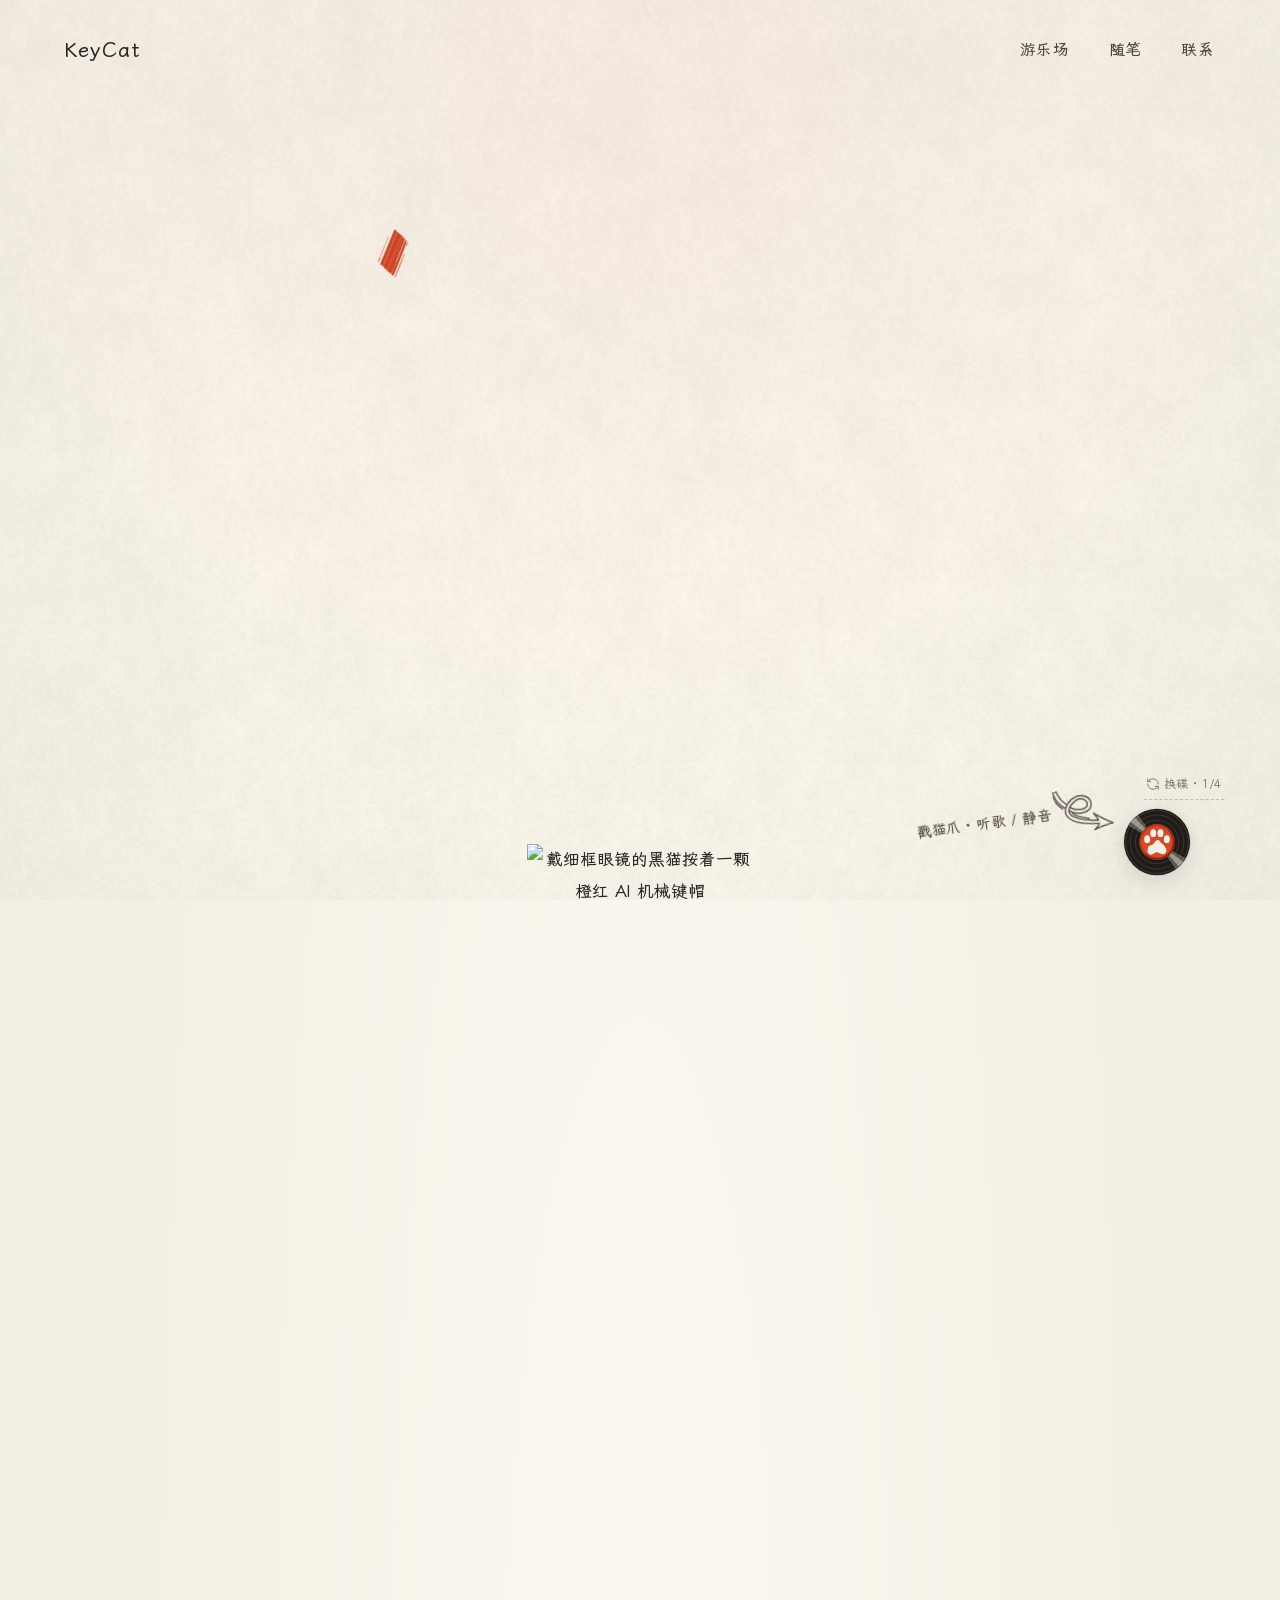
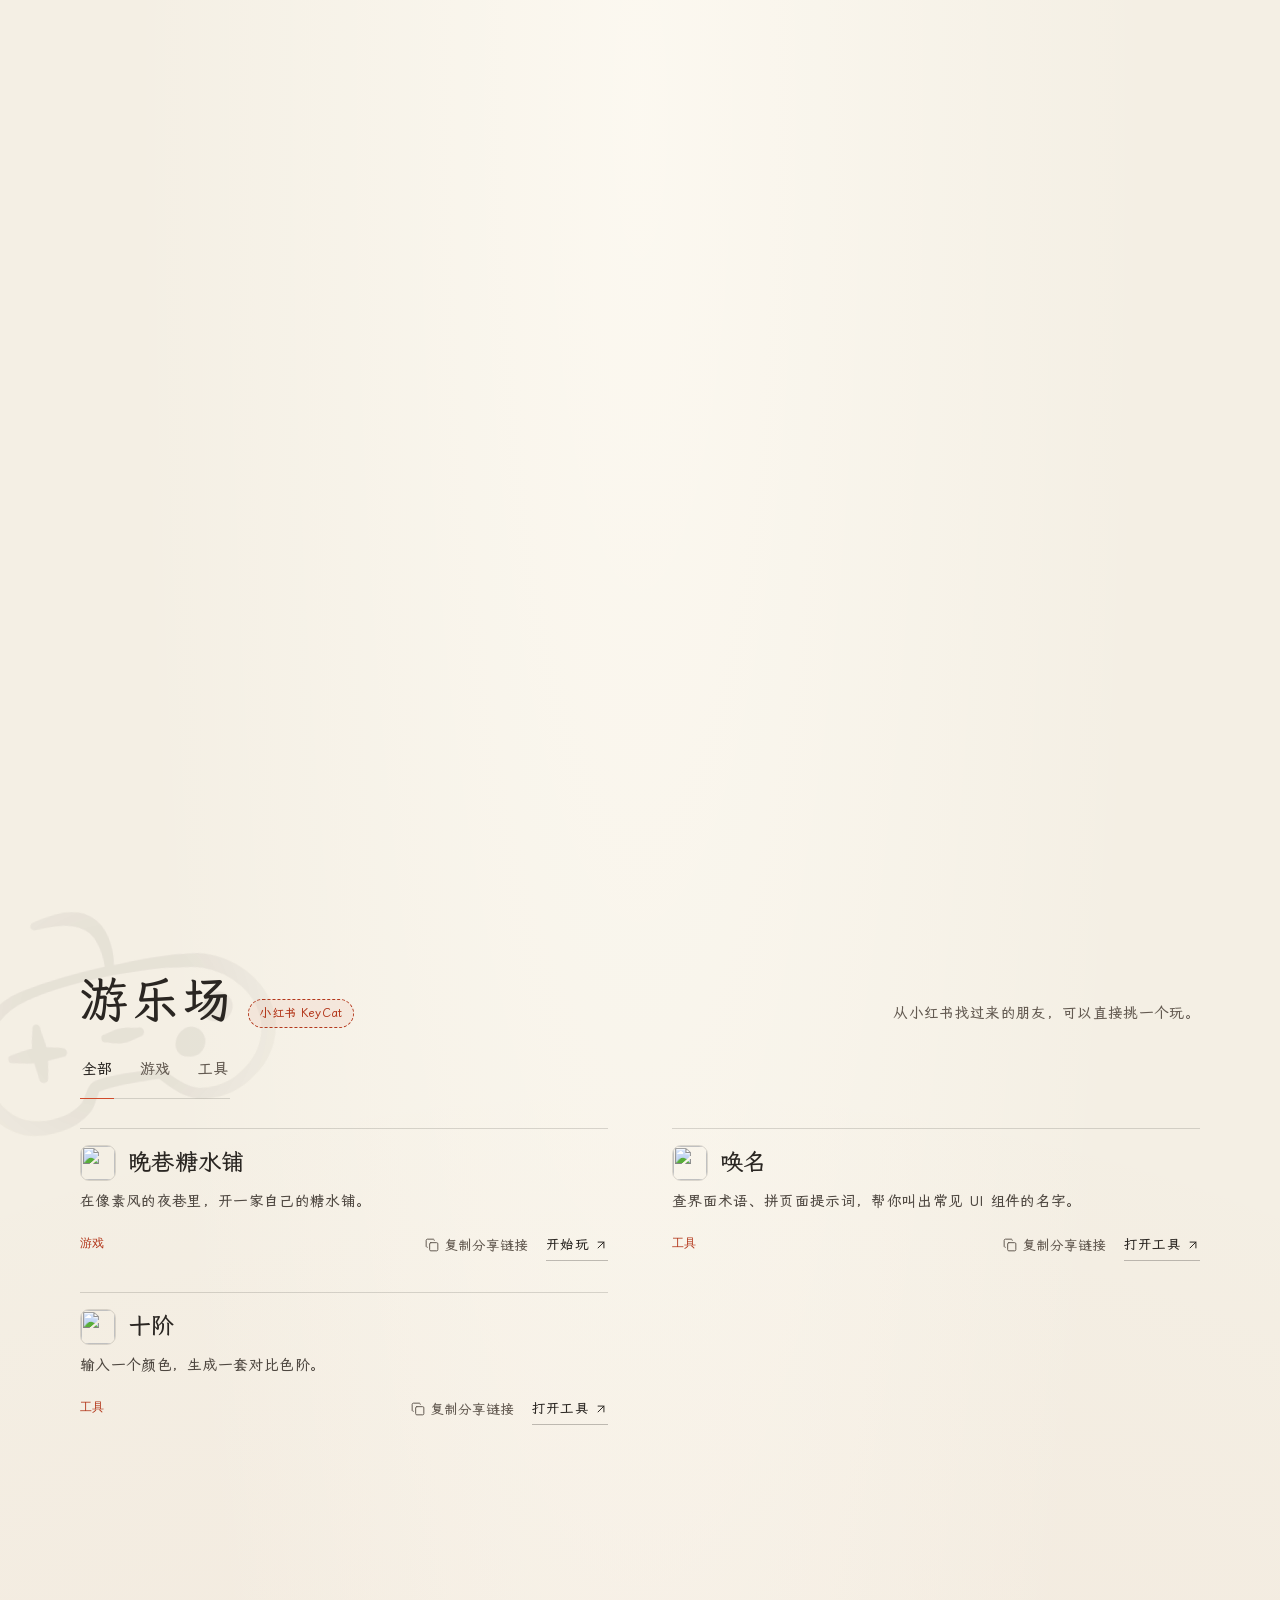
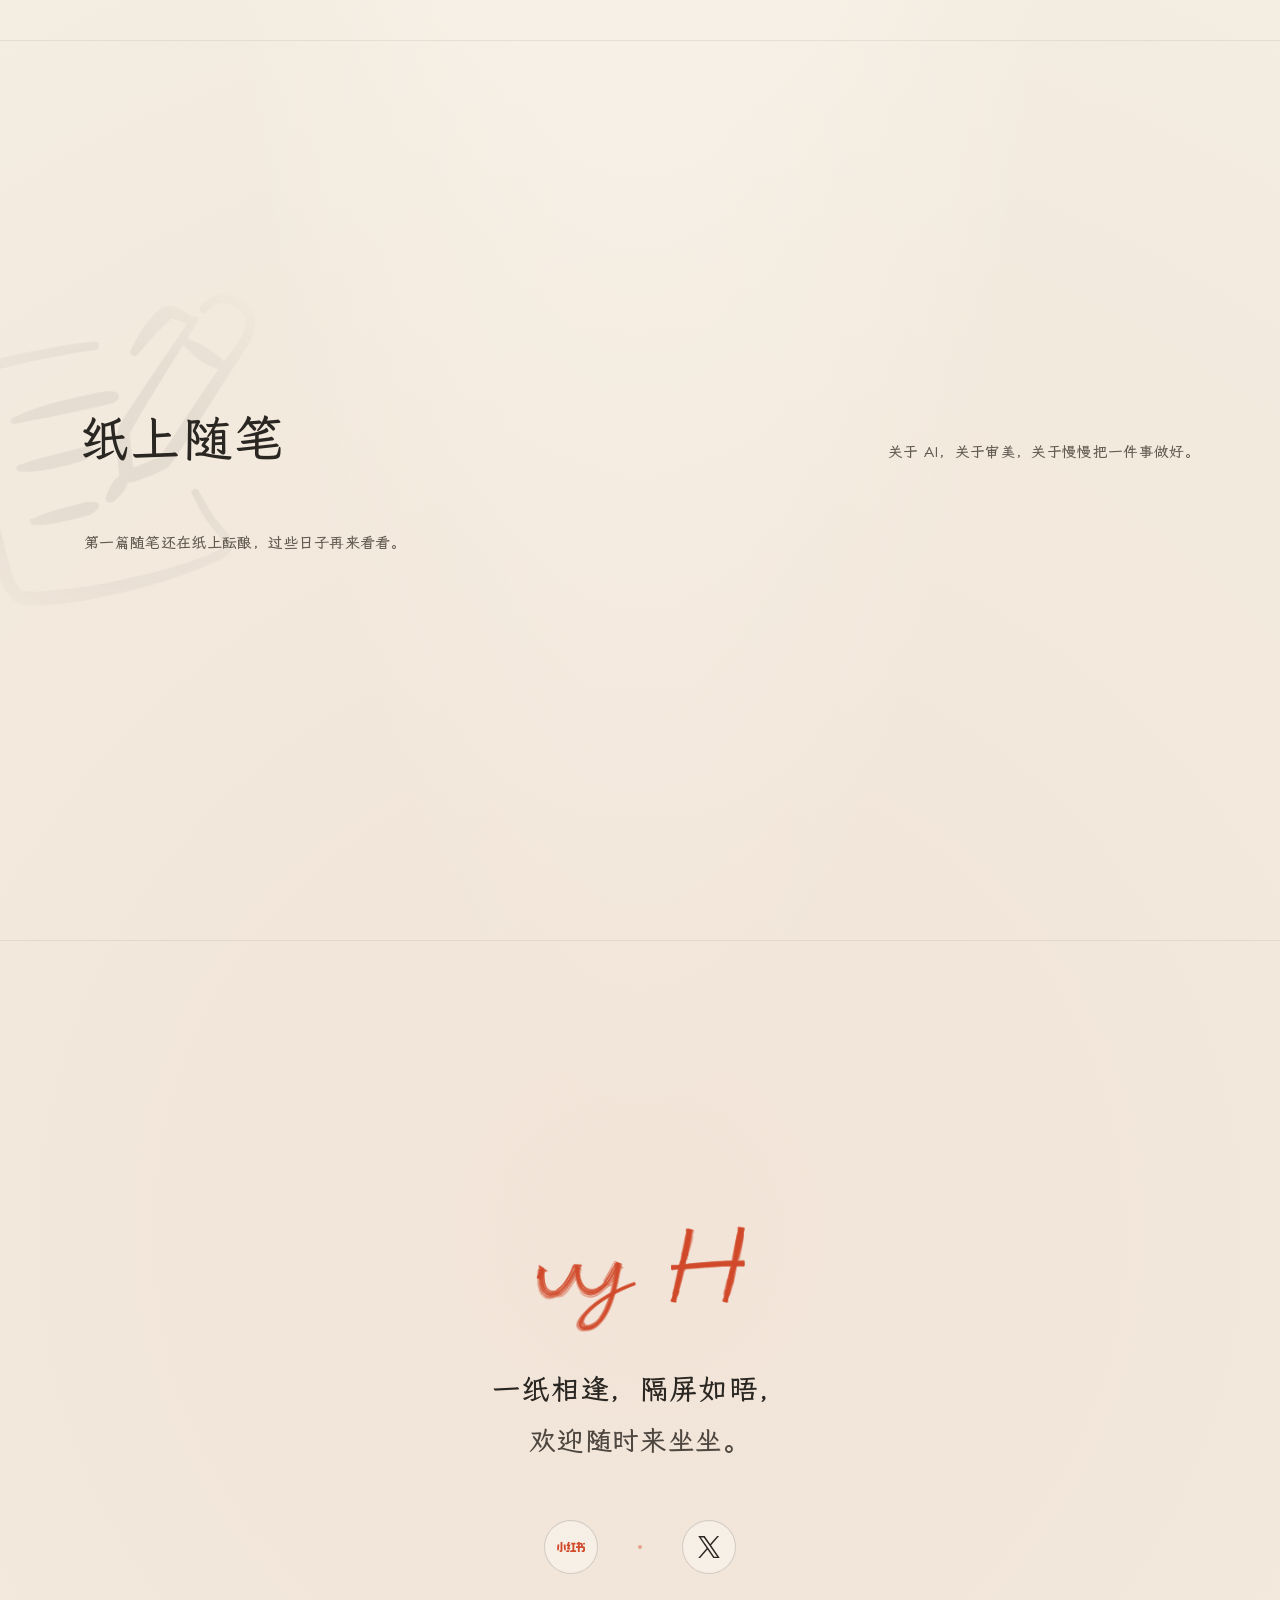
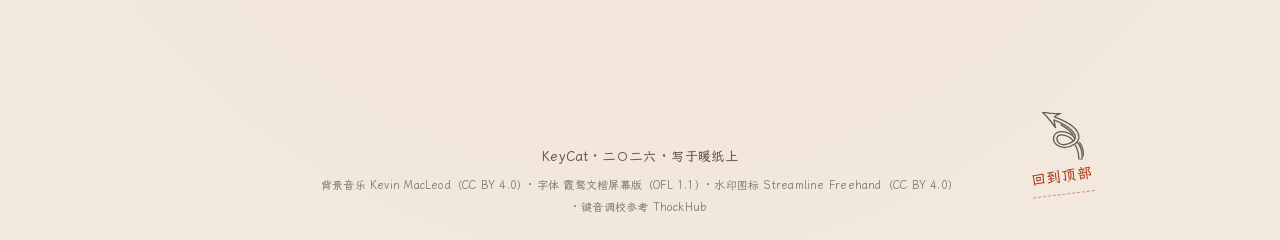
==== commit e02275de: "游乐场分类标签改为「游戏」「工具」" ====
--- a/site/index.html
+++ b/site/index.html
@@ -154,8 +154,8 @@
 
           <div class="arcade-filter" id="arcadeFilter" role="tablist" aria-label="游乐场分类筛选">
             <button type="button" class="filter-tab is-active" data-cat="all" role="tab" aria-selected="true">全部</button>
-            <button type="button" class="filter-tab" data-cat="game" role="tab" aria-selected="false">小游戏</button>
-            <button type="button" class="filter-tab" data-cat="tool" role="tab" aria-selected="false">小工具</button>
+            <button type="button" class="filter-tab" data-cat="game" role="tab" aria-selected="false">游戏</button>
+            <button type="button" class="filter-tab" data-cat="tool" role="tab" aria-selected="false">工具</button>
           </div>
 
           <ul class="arcade-grid" id="arcadeList"></ul>
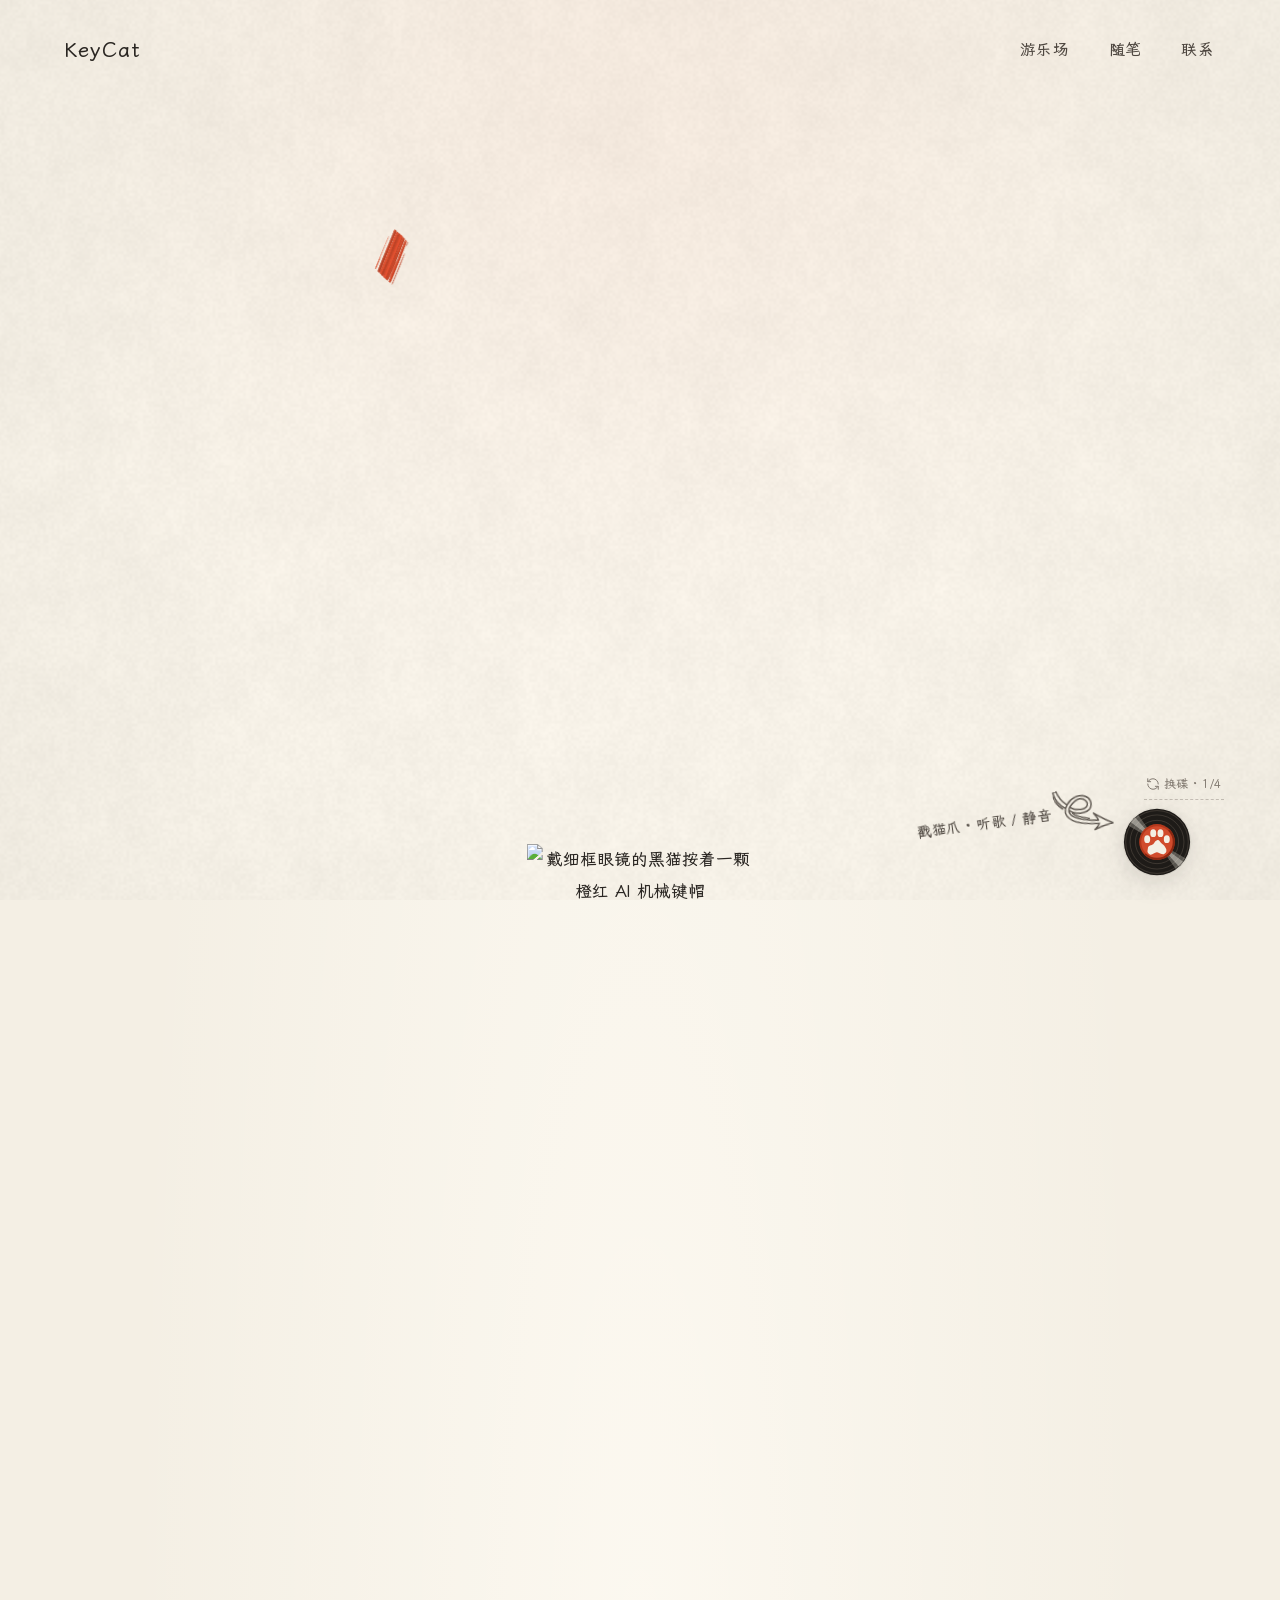
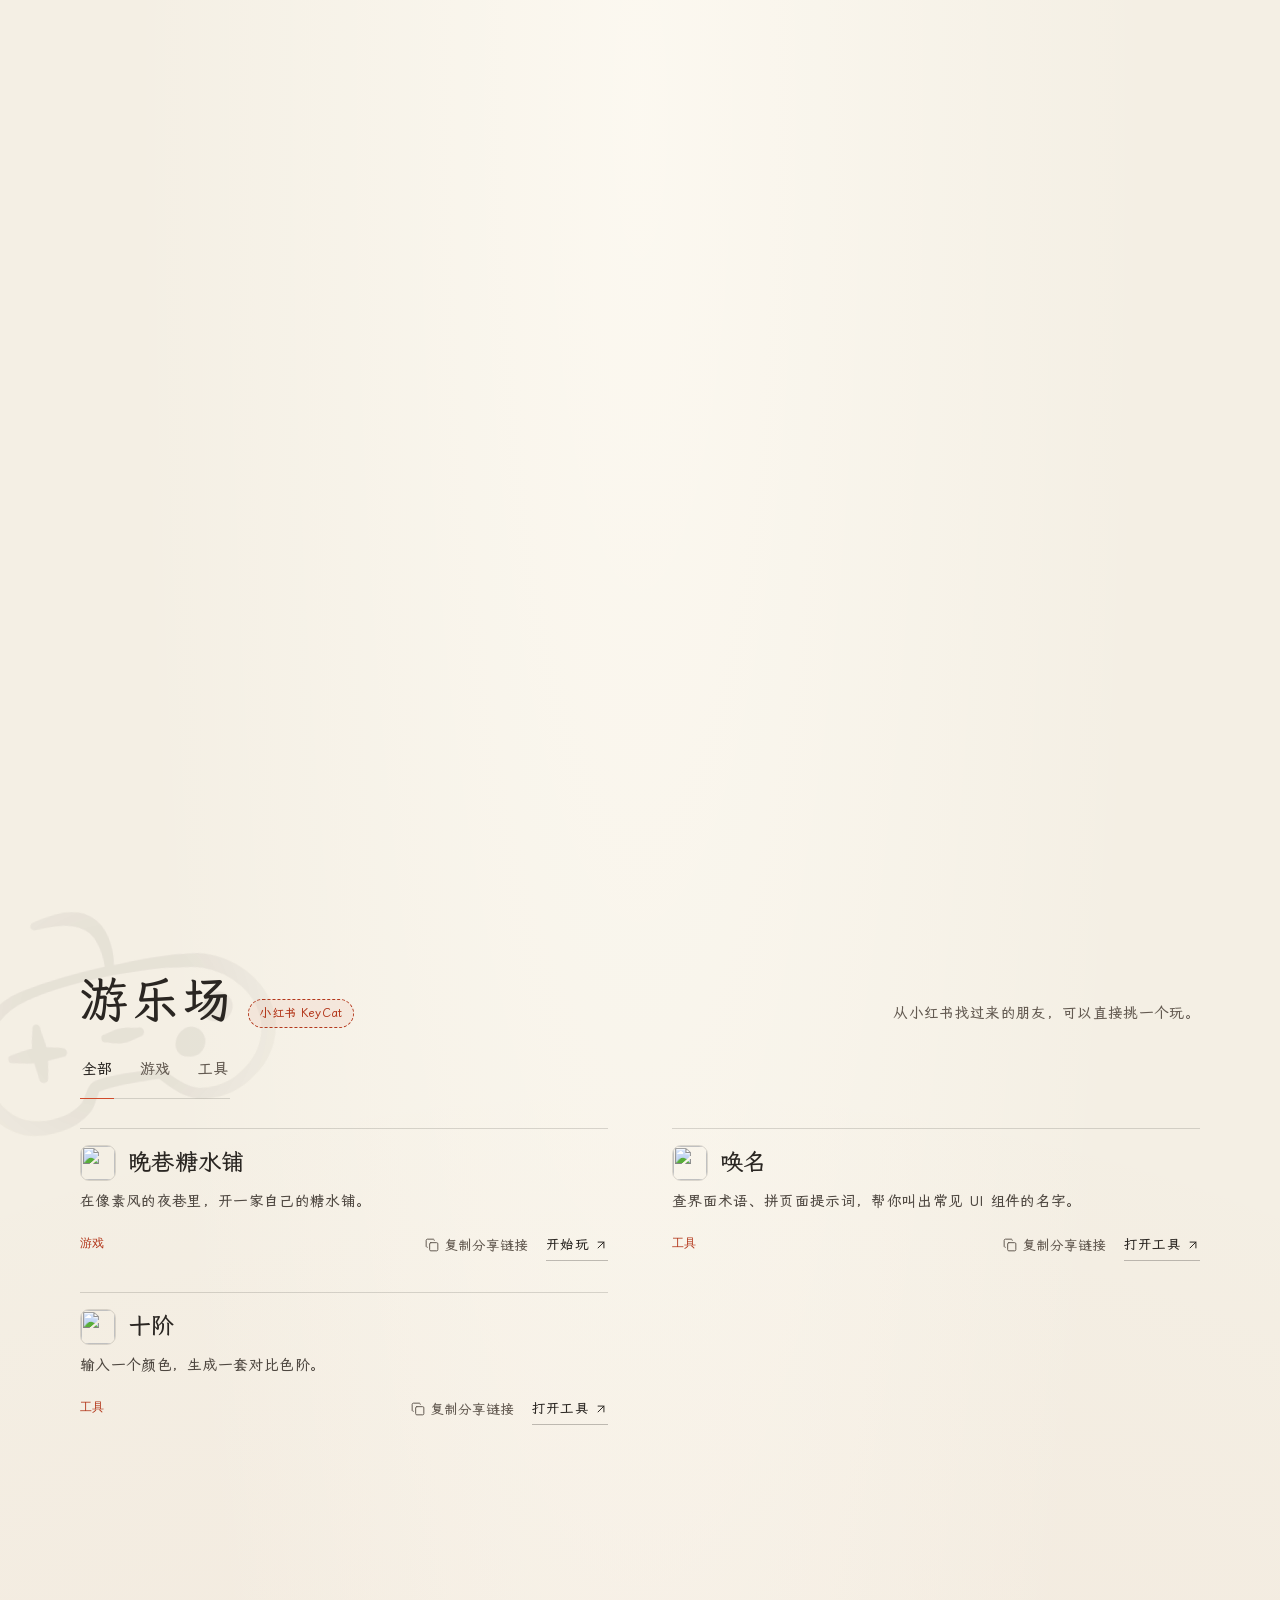
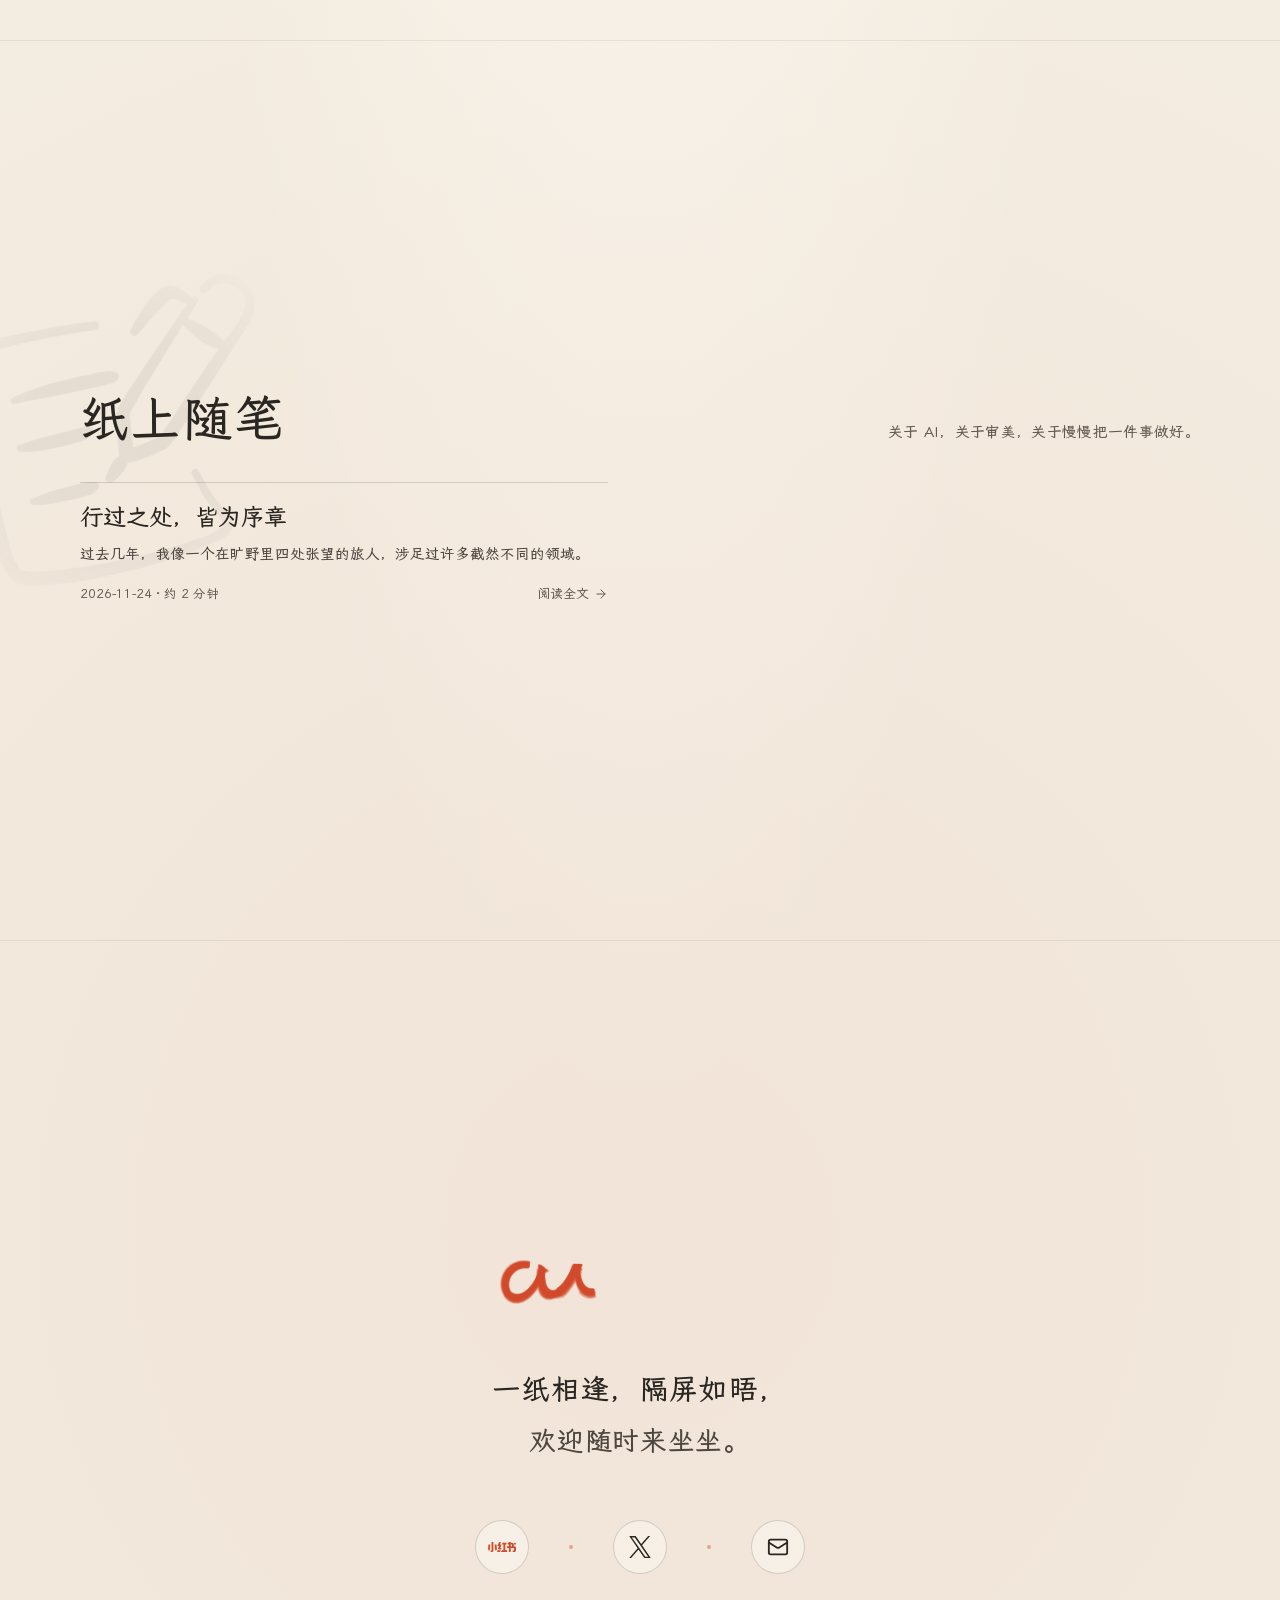
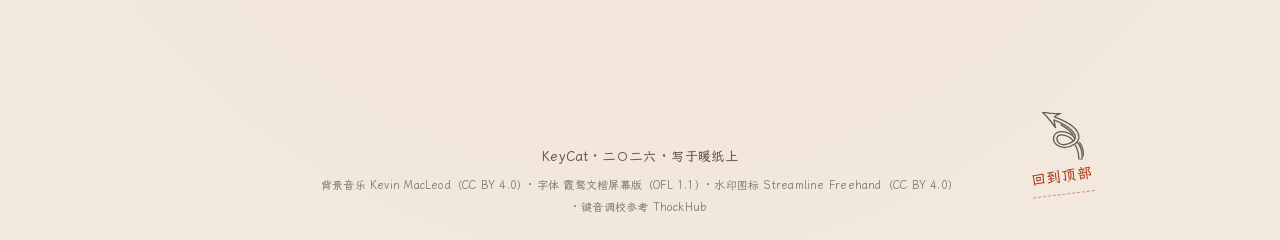
==== commit 4f654483: "上线第一篇随笔《行过之处，皆为序章》，恢复联系区邮箱，确定站点简介" ====
--- a/site/index.html
+++ b/site/index.html
@@ -4,7 +4,6 @@
   <meta charset="UTF-8" />
   <meta name="viewport" content="width=device-width, initial-scale=1.0" />
   <title>KeyCat — 纸与键帽之间</title>
-  <!-- 站点简介：候选第 1 版，待用户最终修改 -->
   <meta name="description" content="一只戴眼镜的黑猫，在纸和键帽之间学 AI，边学边做些小游戏和小工具，也写点随手的念头。" />
   <meta name="theme-color" content="#f4efe4" />
   <link rel="icon" type="image/png" sizes="32x32" href="./assets/favicon-32.png" />
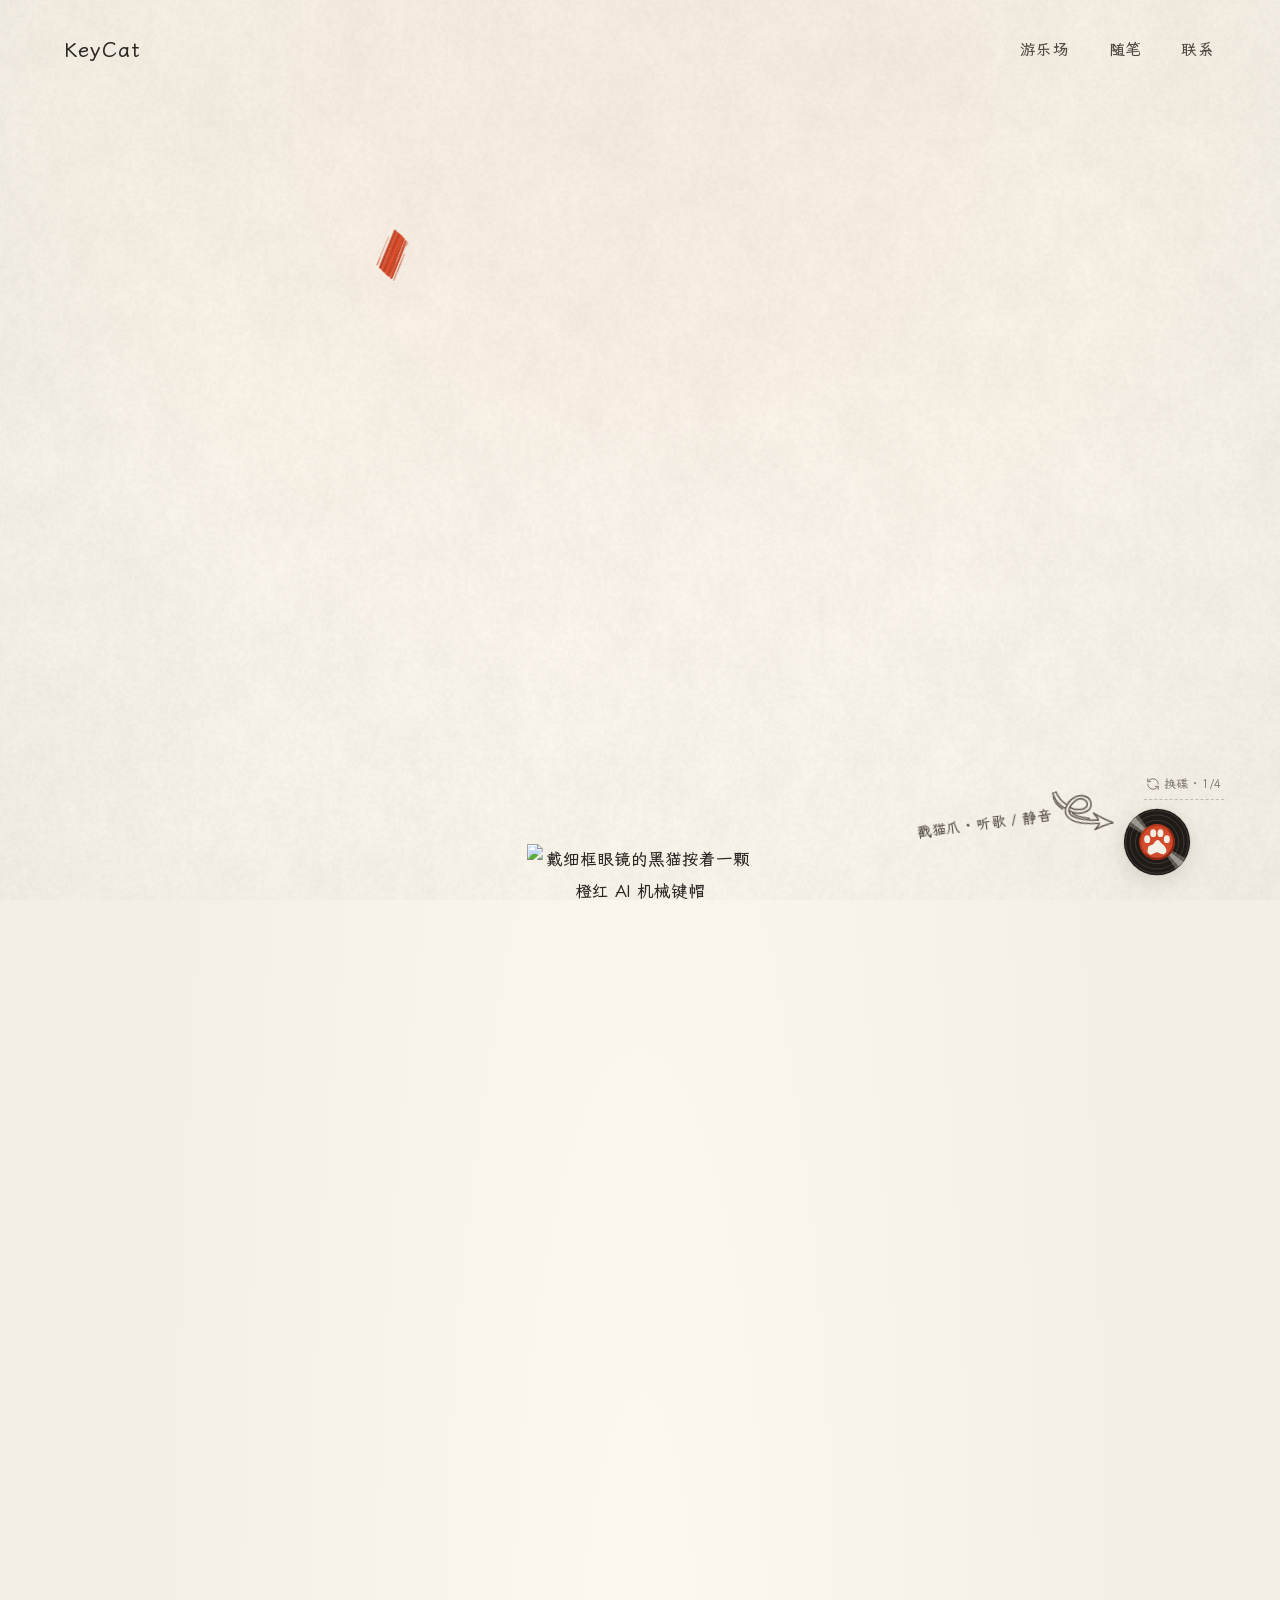
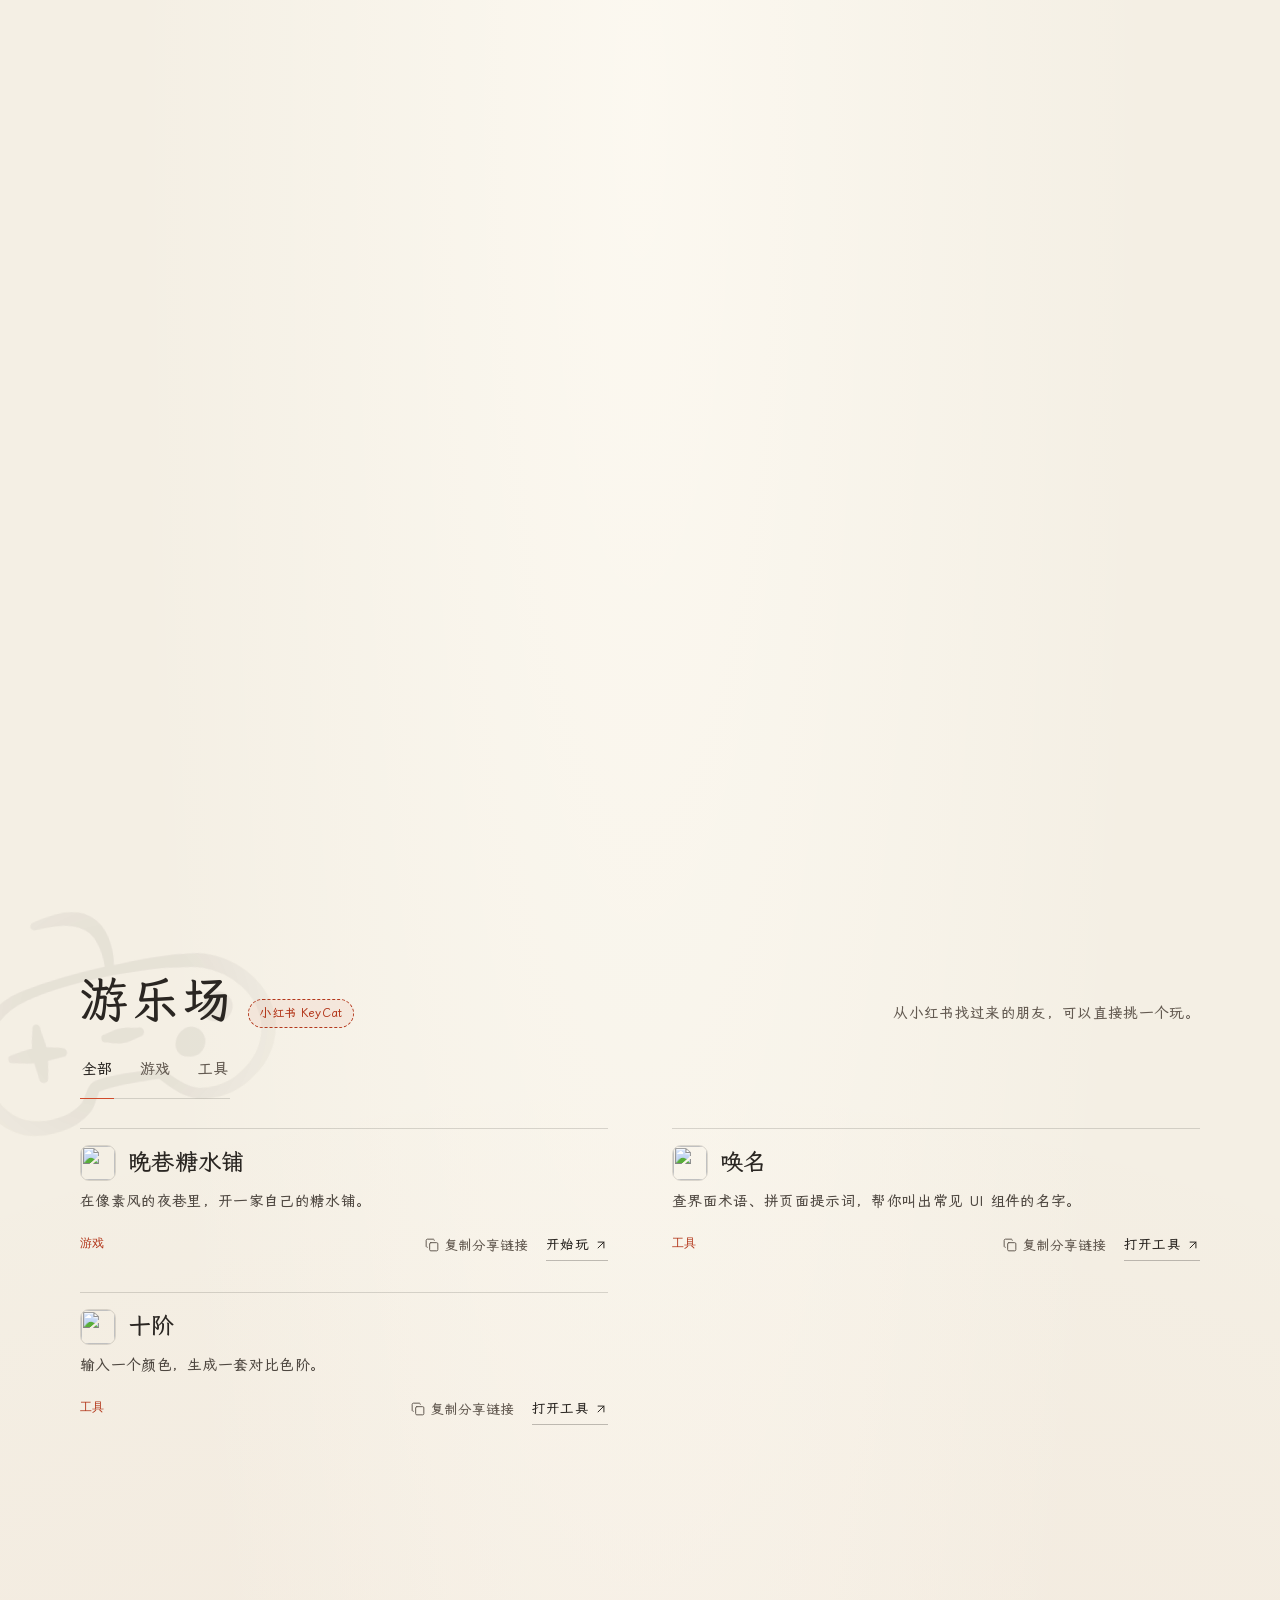
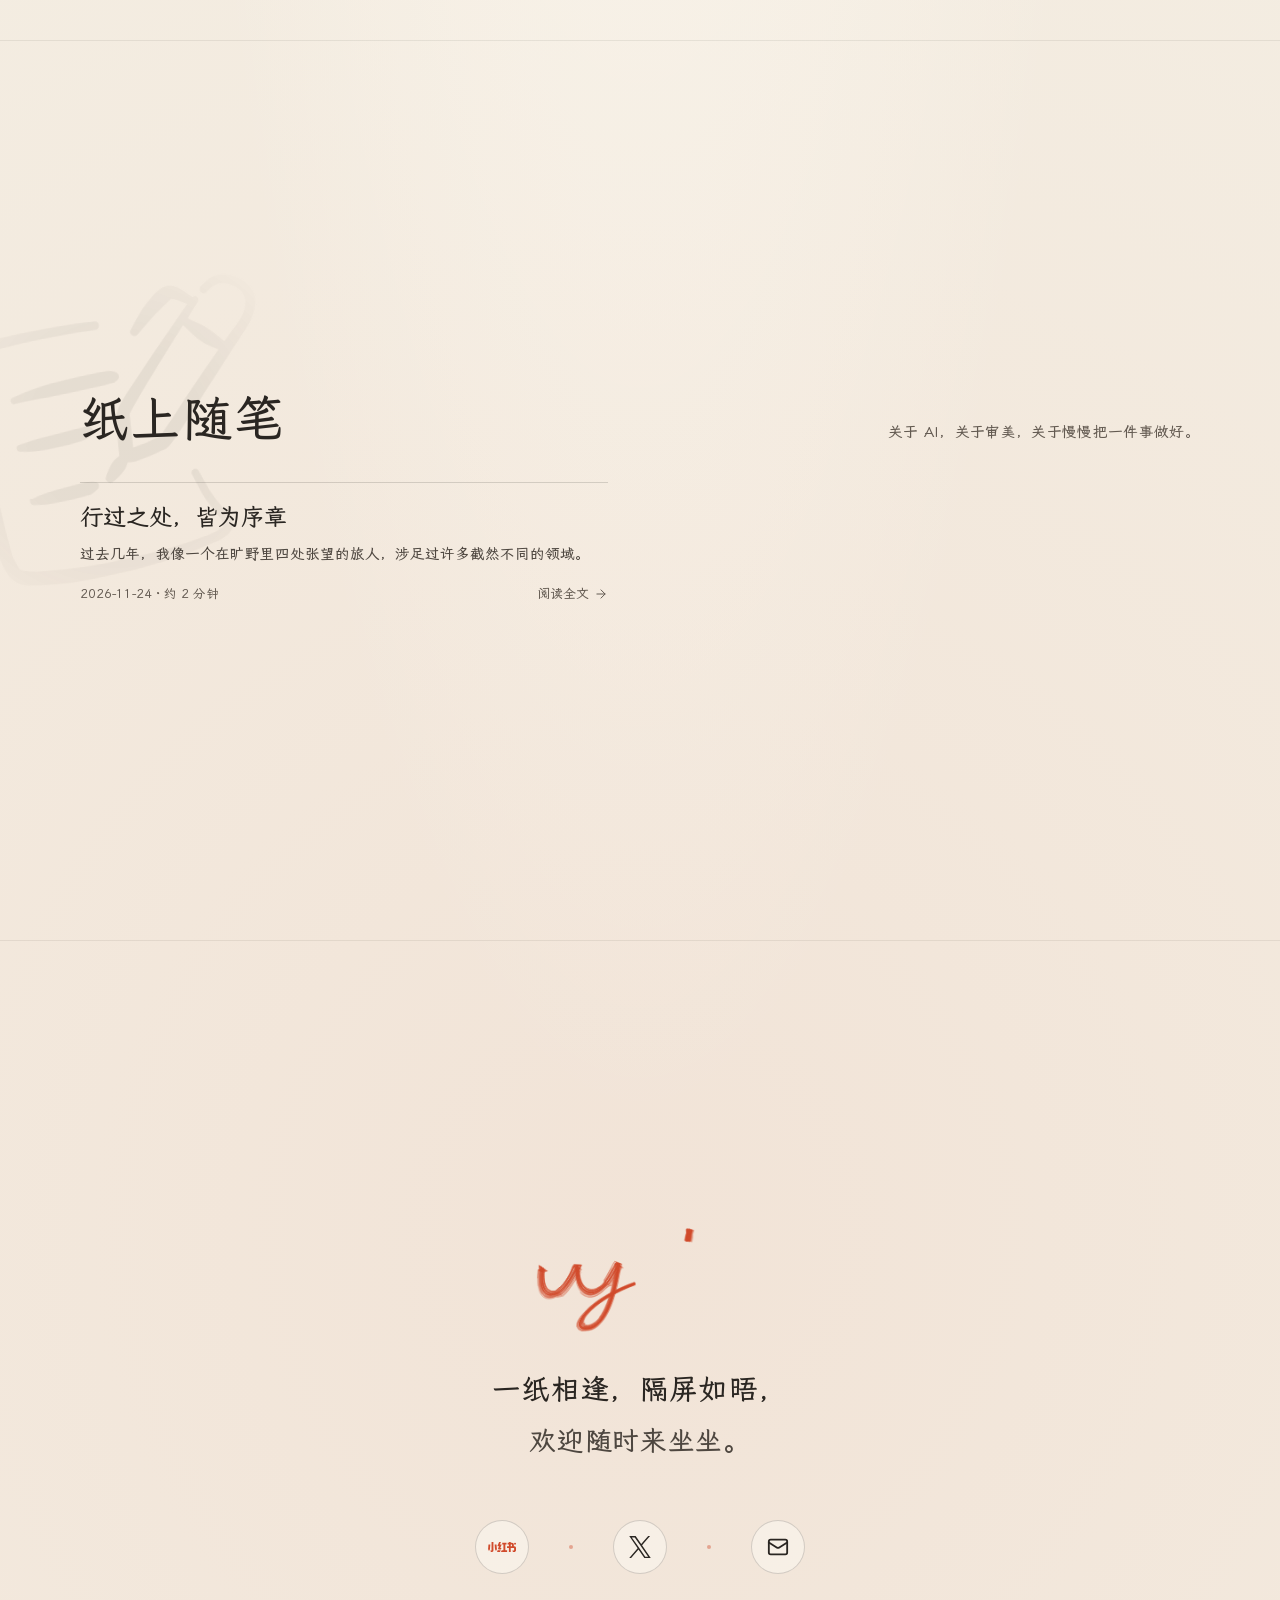
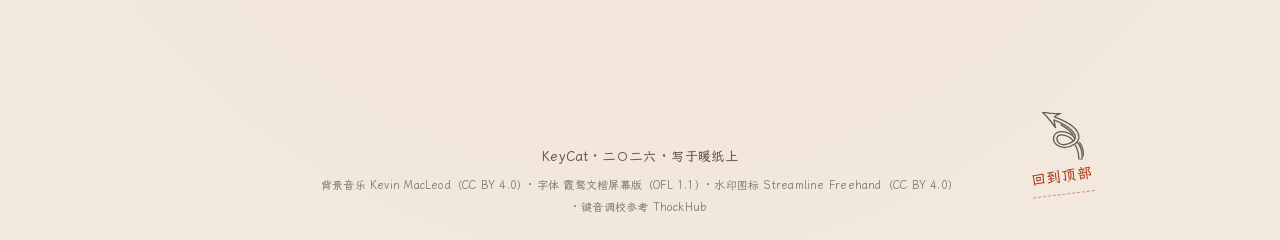
==== commit 81726f9d: "第二幕改为一隅键声：首次手势解锁背景音乐，便条改为随机短句 标题改为「一隅键声」，副标题拆成两行。背景音乐仍不在无手势时自动出声，第一次点击或按键后解锁 AudioContext 并开始播放，右下角唱" ====
--- a/site/index.html
+++ b/site/index.html
@@ -68,11 +68,14 @@
           </div>
         </section>
 
-        <!-- 第二幕：键猫与声（无界轴体 + 错落无框短评 + 拟真捏角撕贴便利贴） -->
-        <section class="scene scene-atelier" id="scene-2" aria-label="键猫与声交互工坊">
+        <!-- 第二幕：一隅键声（无界轴体 + 书桌便条短句 + 拟真捏角撕贴便利贴） -->
+        <section class="scene scene-atelier" id="scene-2" aria-label="一隅键声交互工坊">
         <div class="atelier-head" id="s2Head">
-          <h2>键猫与声</h2>
-          <p class="atelier-intro">你好，我是 KeyCat —— 一只戴细框眼镜的黑猫，在纸与键帽之间，写一点关于 AI 的念头，也顺手敲些小东西。</p>
+          <h2>一隅键声</h2>
+          <p class="atelier-intro">
+            <span class="intro-greet">你好，我是 KeyCat</span>
+            <span class="intro-bio">一只戴细框眼镜的黑猫，在纸与键帽之间，写一点关于 AI 的念头，也顺手敲些小东西。</span>
+          </p>
         </div>
 
         <!-- 无界、无竖线、双行微错落的当前轴体特性随记 -->
@@ -97,33 +100,33 @@
             <span class="sw-telemetry" id="switchTelemetry">62g · 敲击 00</span>
           </div>
           <p class="atelier-hint">
-            <span class="desktop-only">点击黑猫键帽或按 <kbd>Space</kbd> 试听 · 左右箭头 / <kbd>1</kbd>–<kbd>4</kbd> 换轴 · 捏住便条任一角即可撕起重贴</span>
-            <span class="mobile-only">轻敲黑猫键帽试听，左右箭头切换四款轴体与水墨涟漪色系。</span>
+            <span class="desktop-only">点击黑猫键帽或按 <kbd>Space</kbd> 试听 · 左右箭头 / <kbd>1</kbd>–<kbd>4</kbd> 换轴 · 点击便条可换一句，捏住任一角即可撕起重贴</span>
+            <span class="mobile-only">轻敲黑猫键帽试听，点便条可换一句。左右箭头切换四款轴体与水墨涟漪色系。</span>
           </p>
         </div>
 
-        <!-- 3 张独立外层阴影与真实纸角微翘便利贴 -->
+        <!-- 3 张独立外层阴影与真实纸角微翘便利贴；正文由 site.json 的 deskNotes 在载入时随机填入 -->
         <div class="sticky-note-wrap note-brush" data-rot="-3.2" data-py-rate="1.26">
           <div class="sticky-shadow" aria-hidden="true"></div>
           <article class="desk-note">
-            <div class="note-head">三十四毫笔刷</div>
-            <p>不使用遮罩与静态图片，沿贝塞尔路径实时分发三十四根笔毫的蓄墨与飞白，落笔只写一遍。</p>
+            <div class="note-head">向内沉淀</div>
+            <p>在算法狂奔的时代，慢下来打磨心性，反而成了最稀缺的效率。</p>
           </article>
         </div>
 
         <div class="sticky-note-wrap note-shader" data-rot="2.6" data-py-rate="1.60">
           <div class="sticky-shadow" aria-hidden="true"></div>
           <article class="desk-note">
-            <div class="note-head">宣纸多色水墨</div>
-            <p id="shaderStatusCopy">轻敲不同机械轴体，纸面即泛出对应矿物墨色涟漪；每颗键音均由三段物理模态纯合成。</p>
+            <div class="note-head">链接</div>
+            <p>工具本身没有温度，直到你的代码在某个时刻，恰好接住了另一个人的困惑。</p>
           </article>
         </div>
 
         <div class="sticky-note-wrap note-spring" data-rot="-2.0" data-py-rate="1.40">
           <div class="sticky-shadow" aria-hidden="true"></div>
           <article class="desk-note">
-            <div class="note-head">捏角撕起 · 任意贴</div>
-            <p>捏住纸张任一角轻轻拉开，便会从该角先翘起剥离，松手即自上而下贴稳在桌面新位置。</p>
+            <div class="note-head">一句话</div>
+            <p>不赶路，只赶心。</p>
             <button type="button" class="note-action" id="resetNotesBtn">整理归位</button>
           </article>
         </div>
--- a/site/styles/blog.css
+++ b/site/styles/blog.css
@@ -448,7 +448,7 @@
   }
 }
 
-/* ---------- 第二幕：键猫与声 ---------- */
+/* ---------- 第二幕：一隅键声 ---------- */
 .scene-atelier {
   --sw-color: #c84326;
   display: flex;
@@ -475,10 +475,23 @@
 
 .atelier-intro {
   margin: 0 auto;
+  display: flex;
+  flex-direction: column;
+  align-items: center;
+  gap: 4px;
   font-size: clamp(14.5px, 1.1vw, 16px);
   line-height: 1.85;
   color: var(--ink-soft);
   text-wrap: pretty;
+}
+
+.intro-greet,
+.intro-bio {
+  display: block;
+}
+
+.intro-bio {
+  max-width: 42em;
 }
 
 /* 真正无界：无左竖线、斜放错落双行轴体特性随记 */
@@ -596,7 +609,7 @@
 /* ---------- 真实纸张层叠便条：独立底层阴影 + 捏角 3D 剥离 ---------- */
 .sticky-note-wrap {
   position: absolute;
-  width: clamp(206px, 17.5vw, 244px);
+  width: clamp(220px, 19vw, 260px);
   z-index: 16;
   translate: 0 var(--py, 0px);
   perspective: 760px;
@@ -1389,7 +1402,7 @@
     left: calc(50% + clamp(114px, 10.5vw, 150px));
   }
   .sticky-note-wrap {
-    width: 194px;
+    width: 210px;
   }
   .desk-note {
     padding: 17px 14px 13px;
@@ -1518,6 +1531,7 @@
   .scene-atelier {
     order: 3;
     padding-top: 12px;
+    padding-bottom: 132px;
     gap: 18px;
   }
   .cat-switch-callout {
@@ -1535,7 +1549,7 @@
   .mobile-only {
     display: inline;
   }
-  .note-spring {
+  .note-action {
     display: none;
   }
   .sticky-note-wrap {
@@ -1553,7 +1567,7 @@
   }
   .desk-note {
     transform: none !important;
-    cursor: default;
+    cursor: pointer;
     background: transparent !important;
     border: none;
     border-top: 1px solid var(--line);
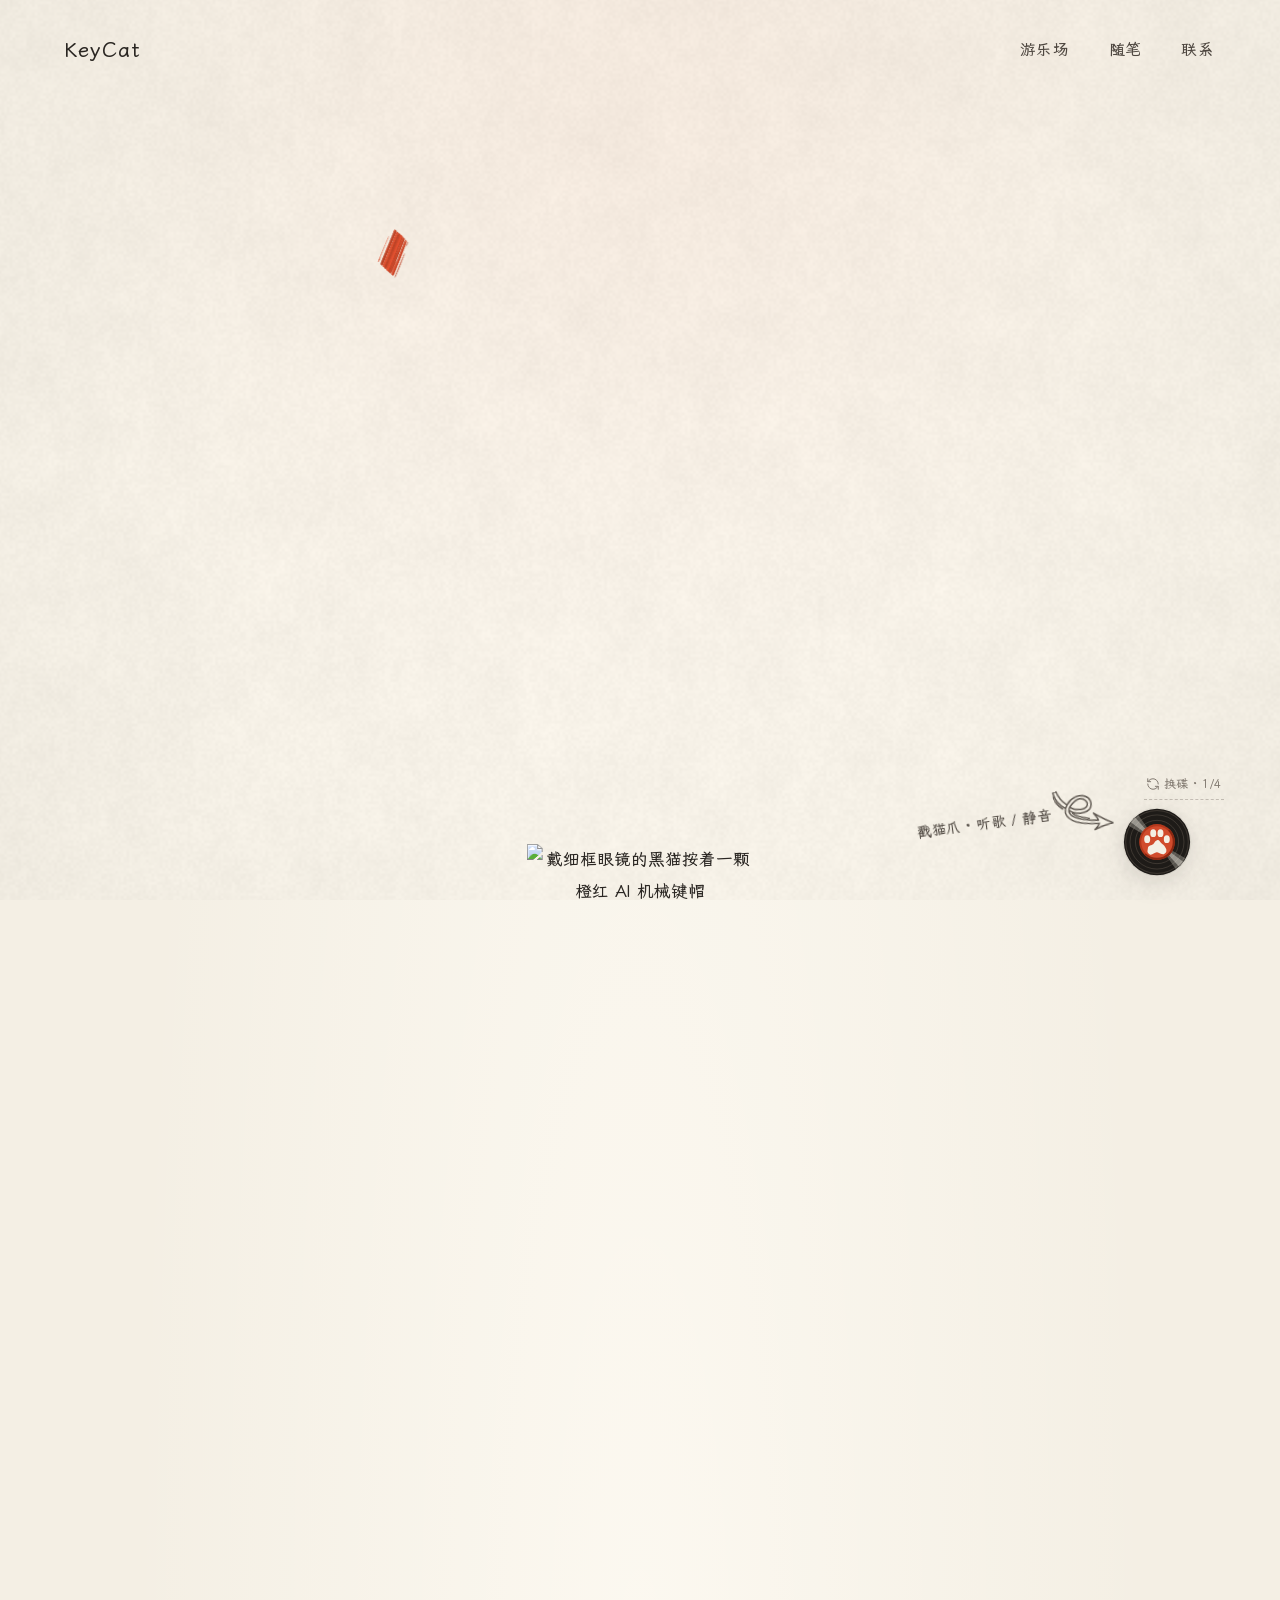
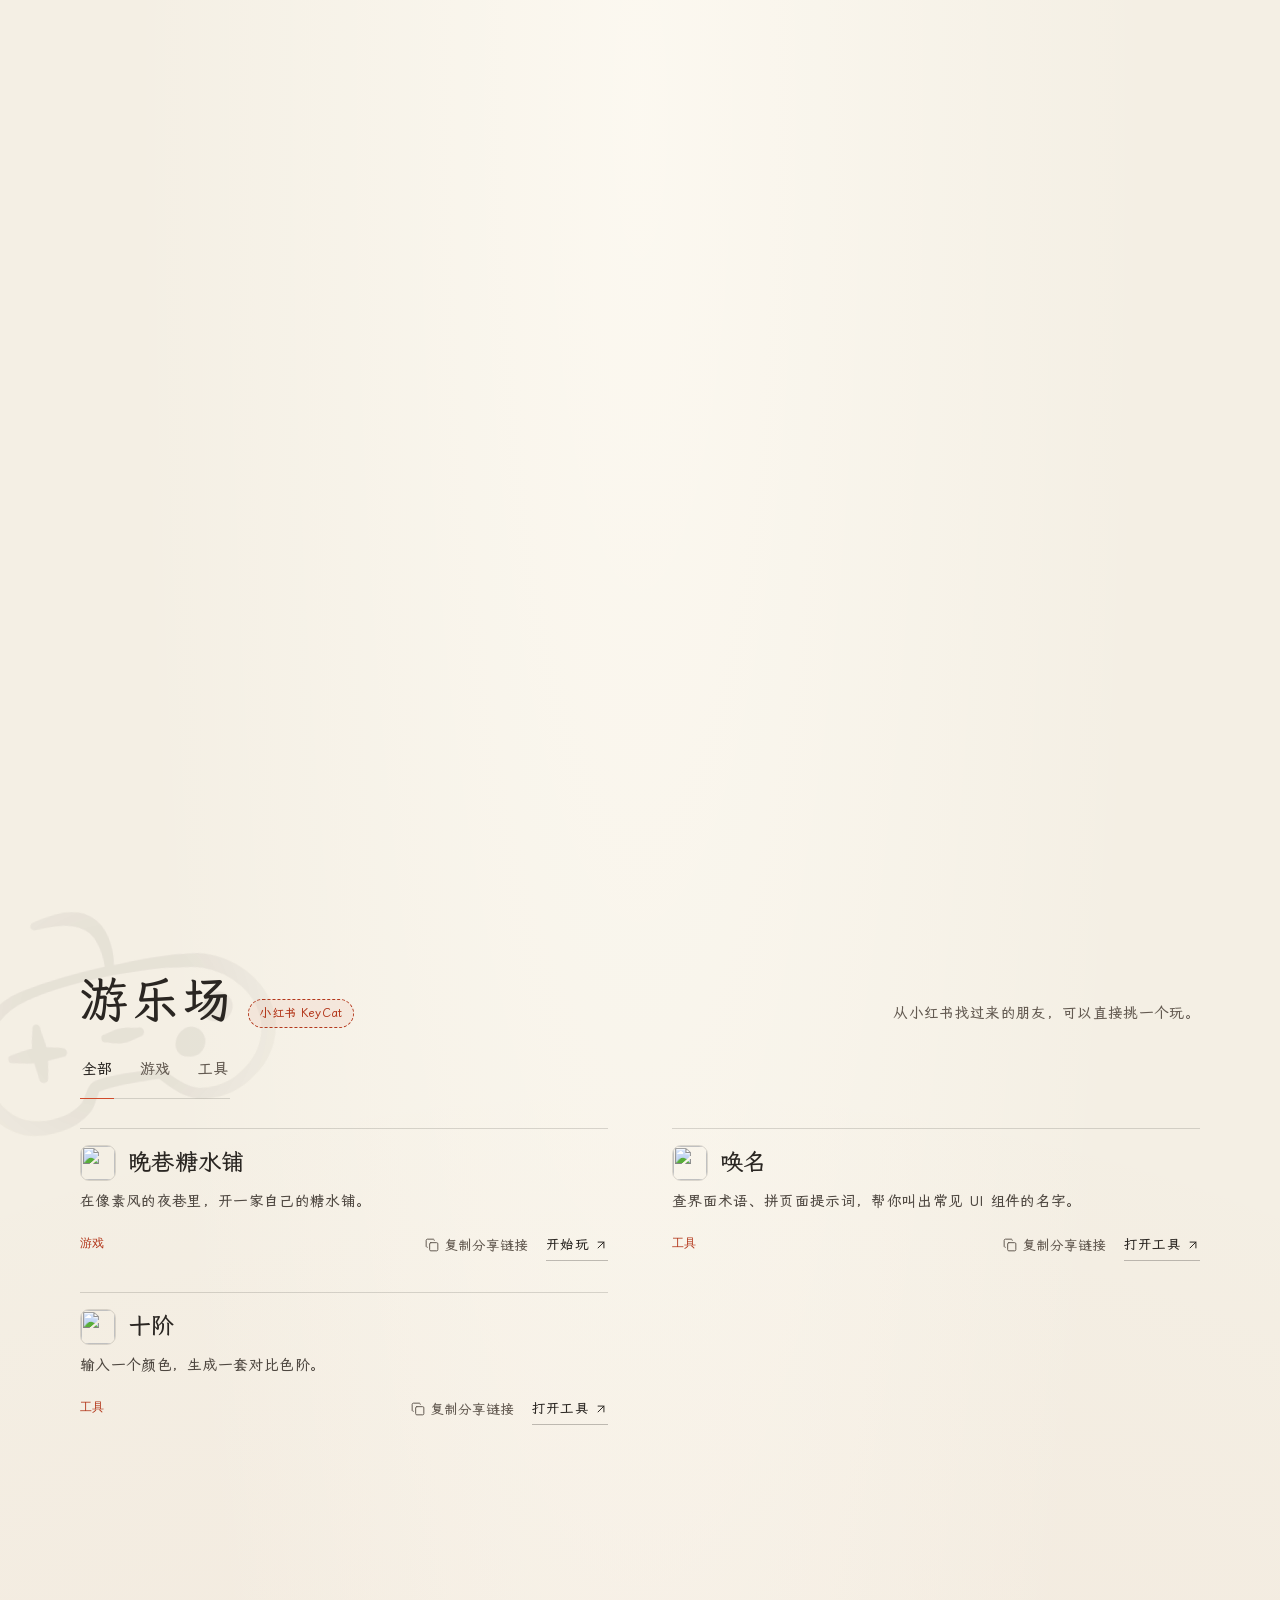
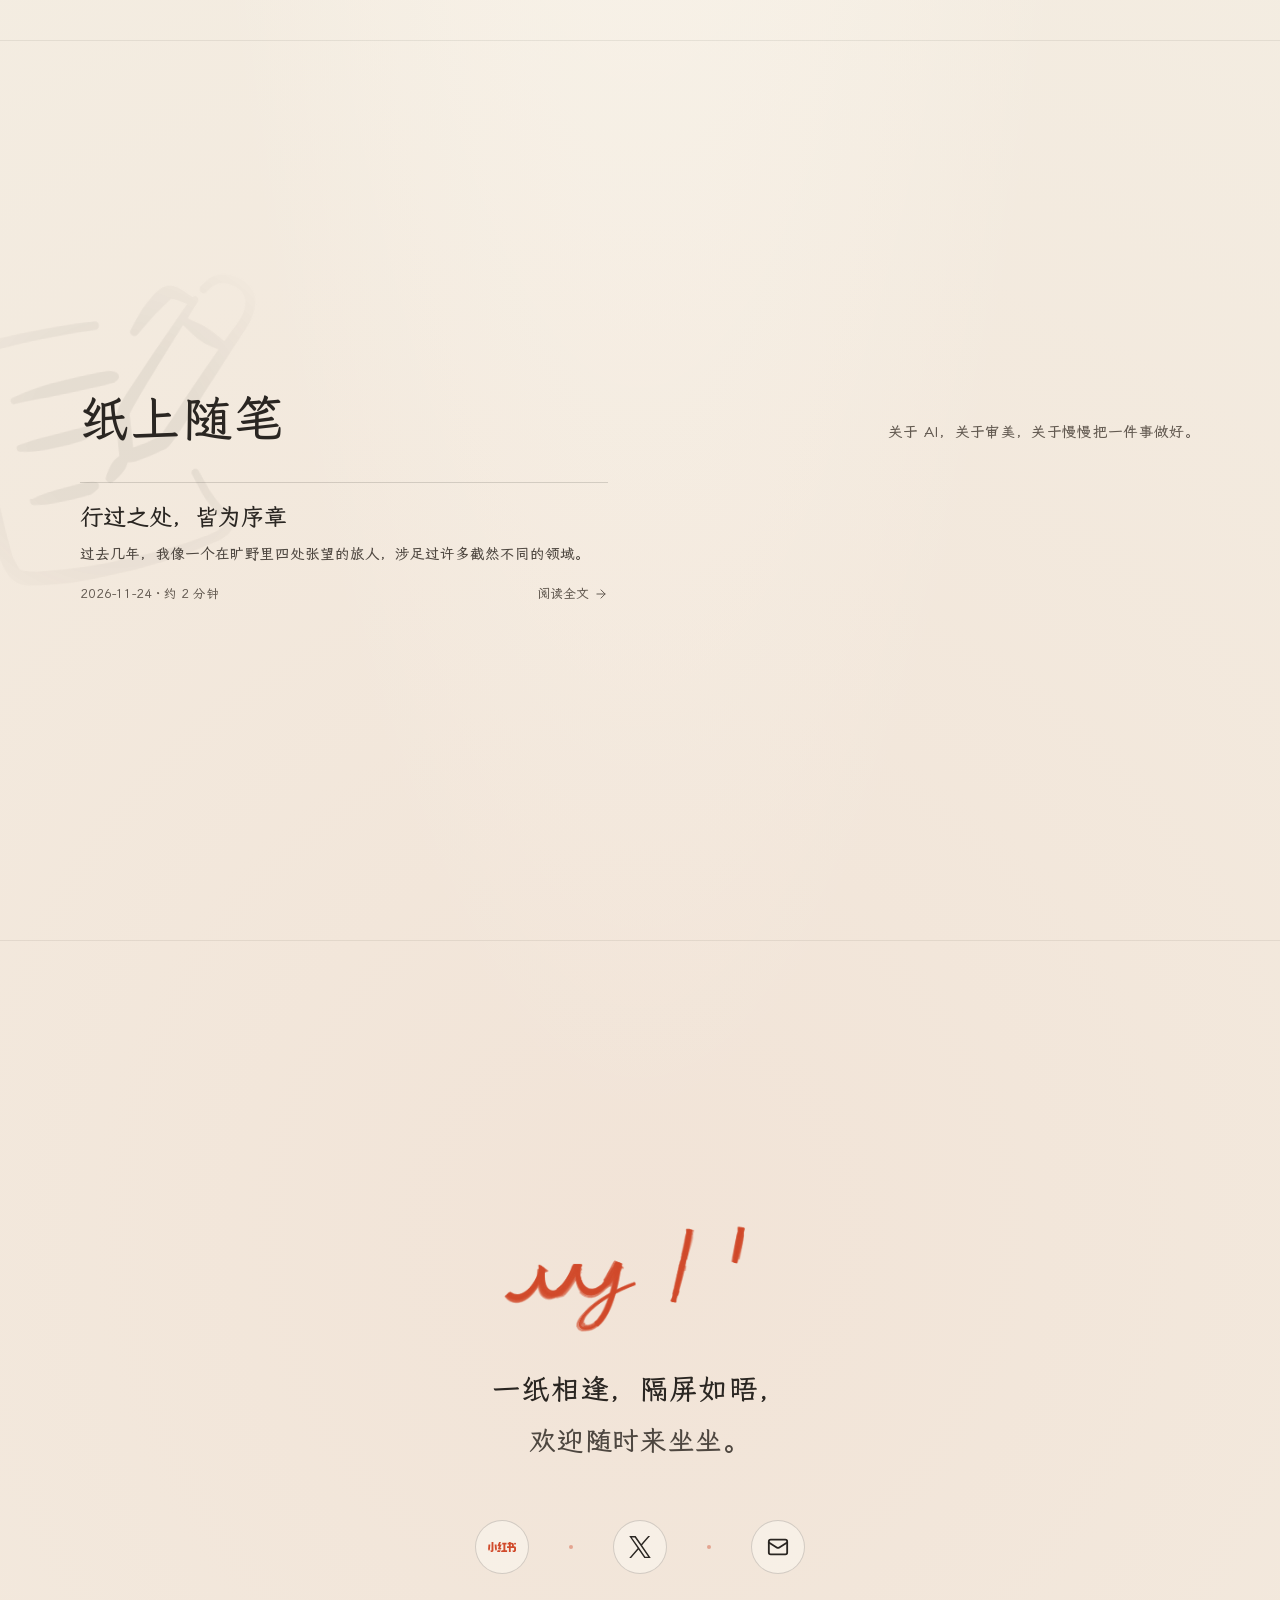
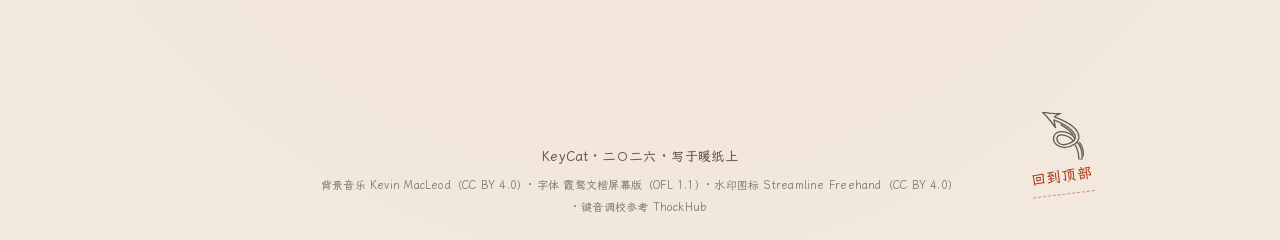
==== commit 41efd439: "便条去掉分类小标题，渲染时用中文双引号包裹 便条只保留一句正文。数据里的原文不动，显示时统一加外层“”；句中若已有“”，改成「」以免套叠。kind 仍保留在 site.json，页面不显示。" ====
--- a/site/index.html
+++ b/site/index.html
@@ -109,24 +109,21 @@
         <div class="sticky-note-wrap note-brush" data-rot="-3.2" data-py-rate="1.26">
           <div class="sticky-shadow" aria-hidden="true"></div>
           <article class="desk-note">
-            <div class="note-head">向内沉淀</div>
-            <p>在算法狂奔的时代，慢下来打磨心性，反而成了最稀缺的效率。</p>
+            <p>“在算法狂奔的时代，慢下来打磨心性，反而成了最稀缺的效率。”</p>
           </article>
         </div>
 
         <div class="sticky-note-wrap note-shader" data-rot="2.6" data-py-rate="1.60">
           <div class="sticky-shadow" aria-hidden="true"></div>
           <article class="desk-note">
-            <div class="note-head">链接</div>
-            <p>工具本身没有温度，直到你的代码在某个时刻，恰好接住了另一个人的困惑。</p>
+            <p>“工具本身没有温度，直到你的代码在某个时刻，恰好接住了另一个人的困惑。”</p>
           </article>
         </div>
 
         <div class="sticky-note-wrap note-spring" data-rot="-2.0" data-py-rate="1.40">
           <div class="sticky-shadow" aria-hidden="true"></div>
           <article class="desk-note">
-            <div class="note-head">一句话</div>
-            <p>不赶路，只赶心。</p>
+            <p>“不赶路，只赶心。”</p>
             <button type="button" class="note-action" id="resetNotesBtn">整理归位</button>
           </article>
         </div>
--- a/site/styles/blog.css
+++ b/site/styles/blog.css
@@ -700,16 +700,14 @@
 }
 
 .note-head {
-  font-size: 14px;
-  color: var(--ink);
-  margin-bottom: 6px;
+  display: none;
 }
 
 .desk-note p {
   margin: 0;
-  font-size: 13px;
-  line-height: 1.7;
-  color: var(--ink-soft);
+  font-size: 13.5px;
+  line-height: 1.75;
+  color: var(--ink);
 }
 
 .note-action {
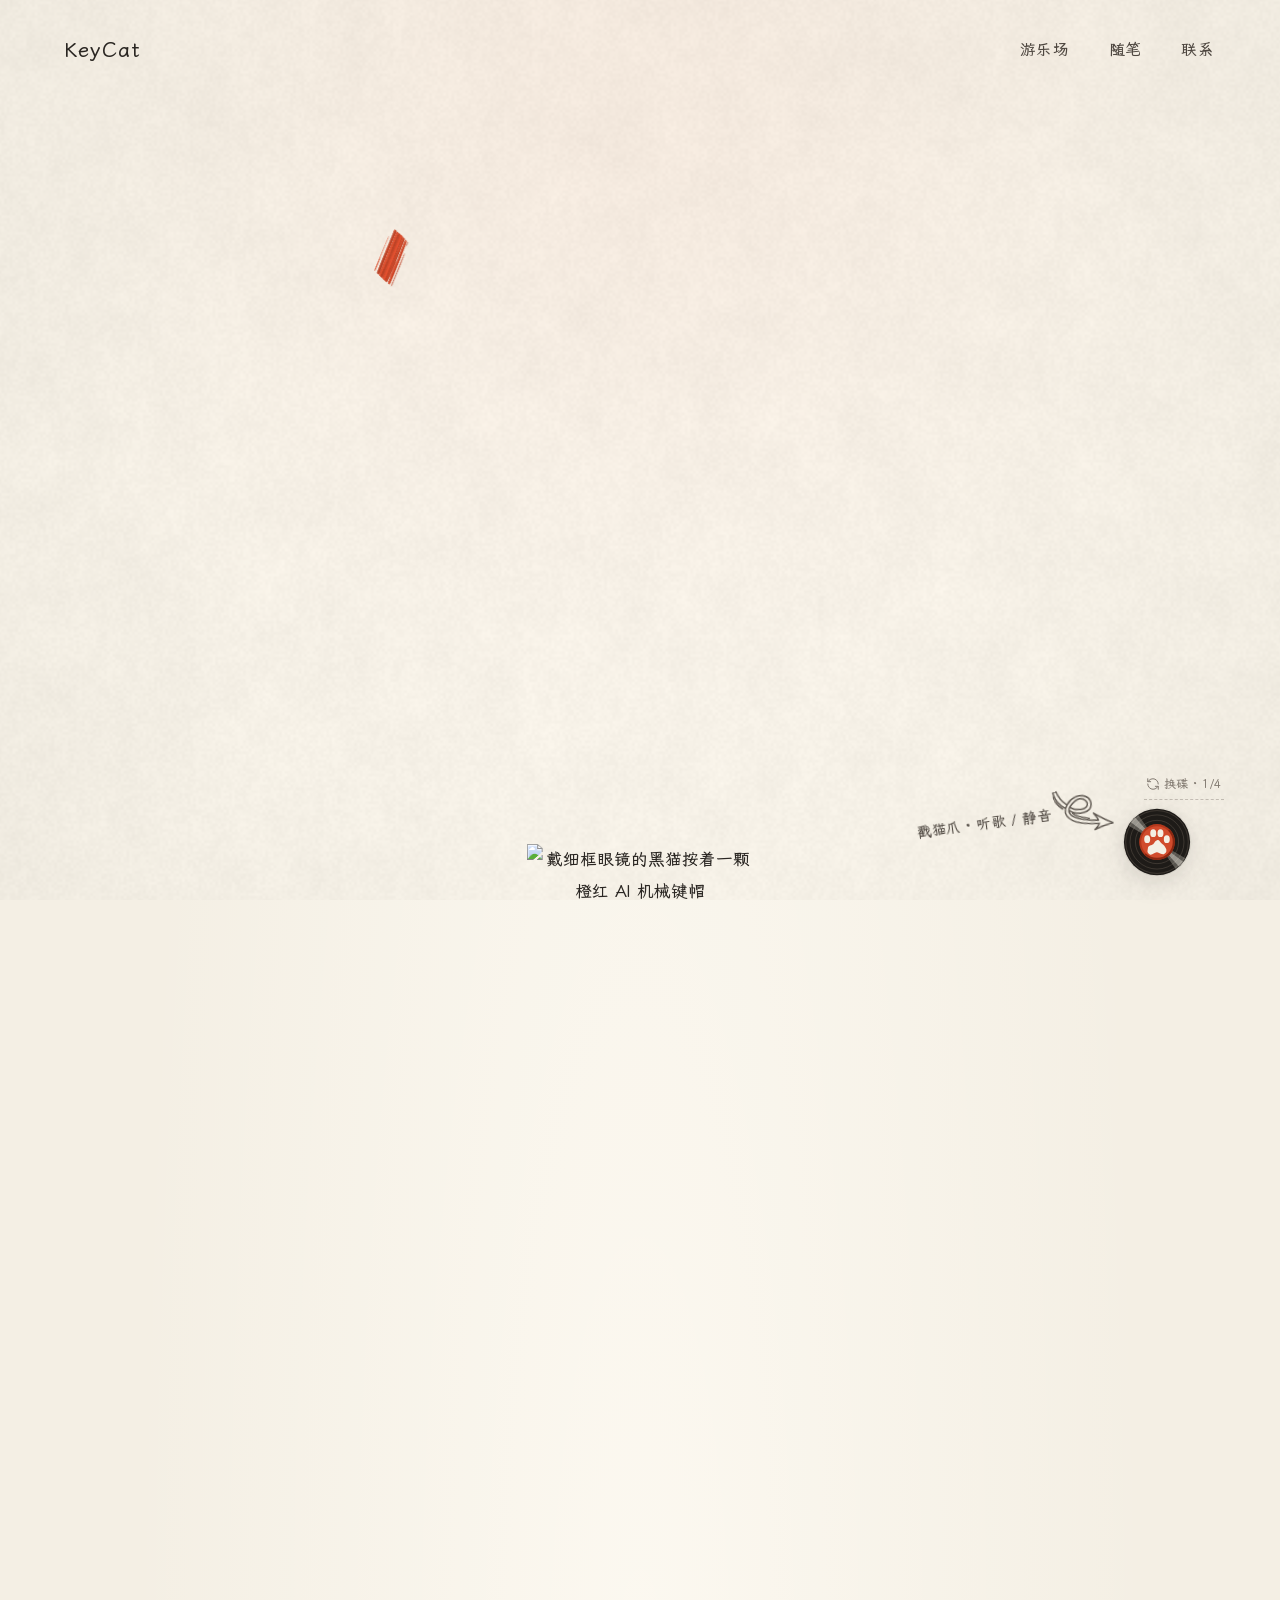
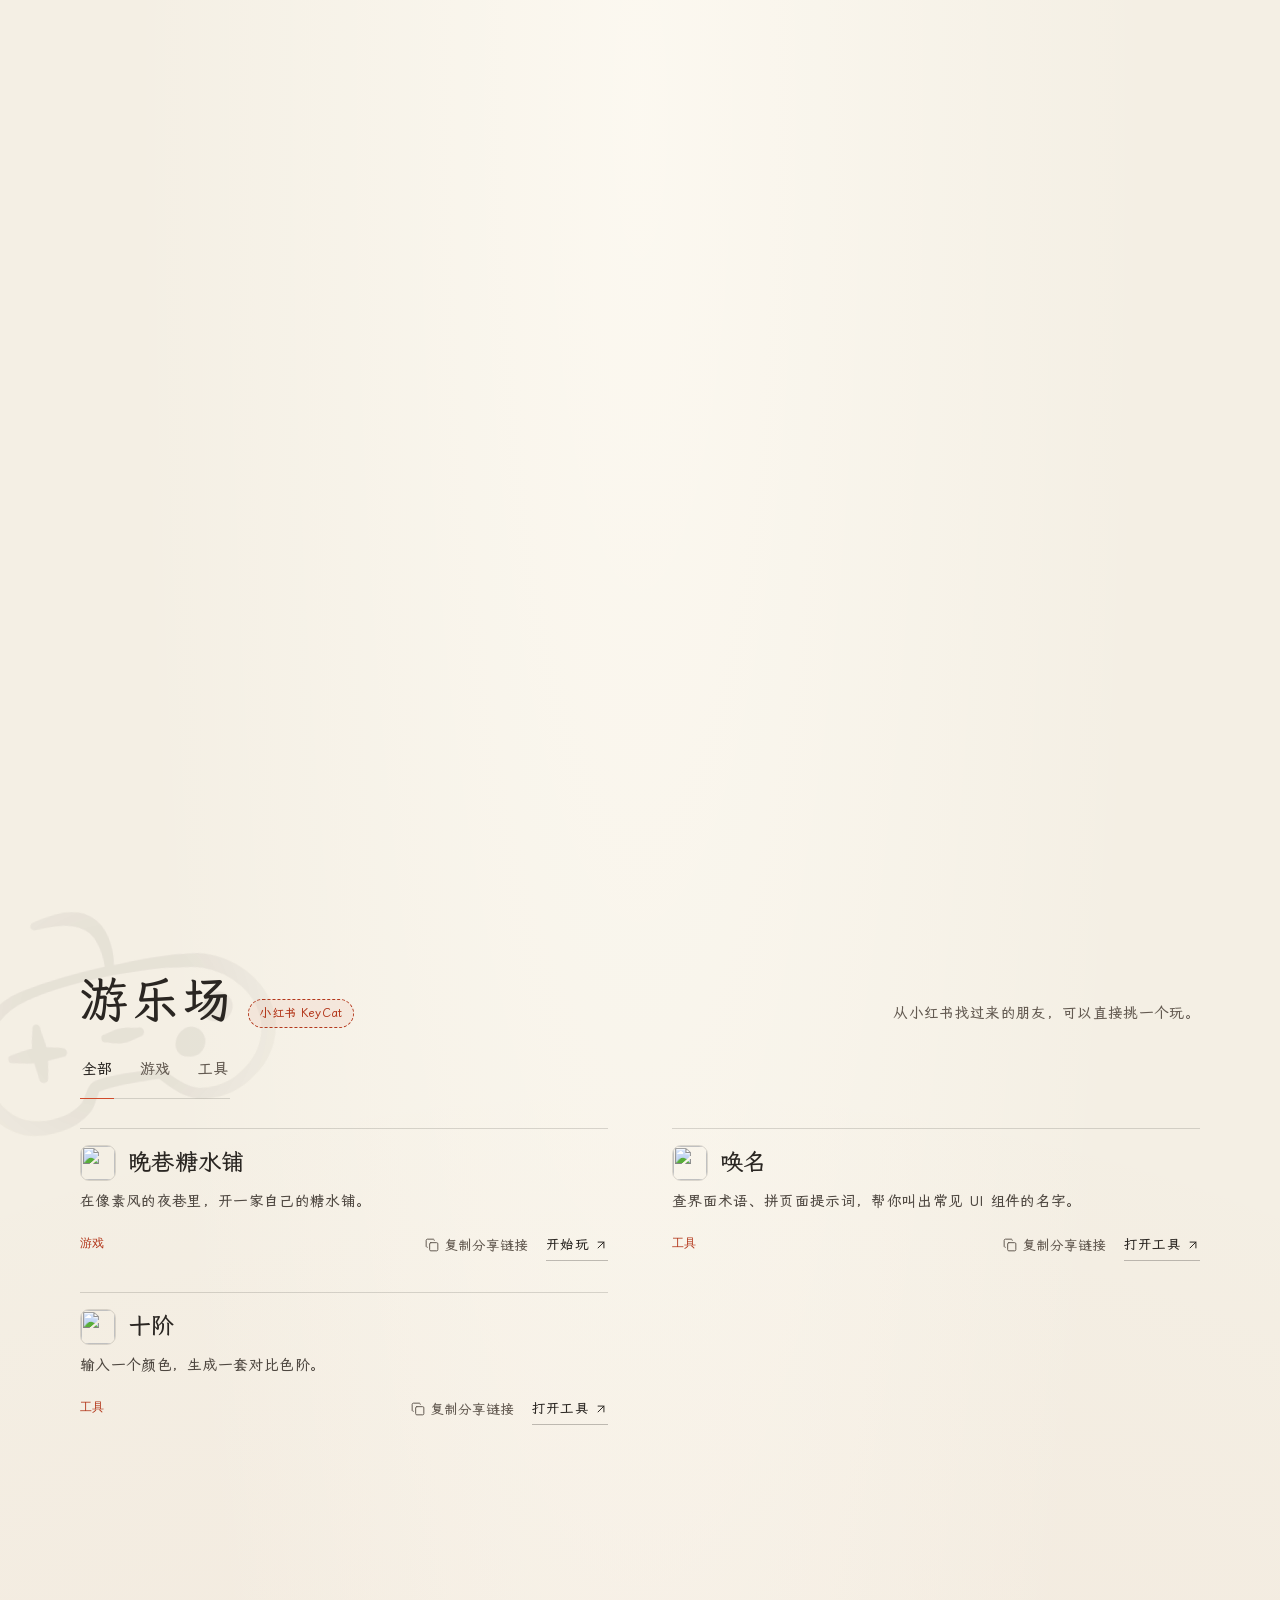
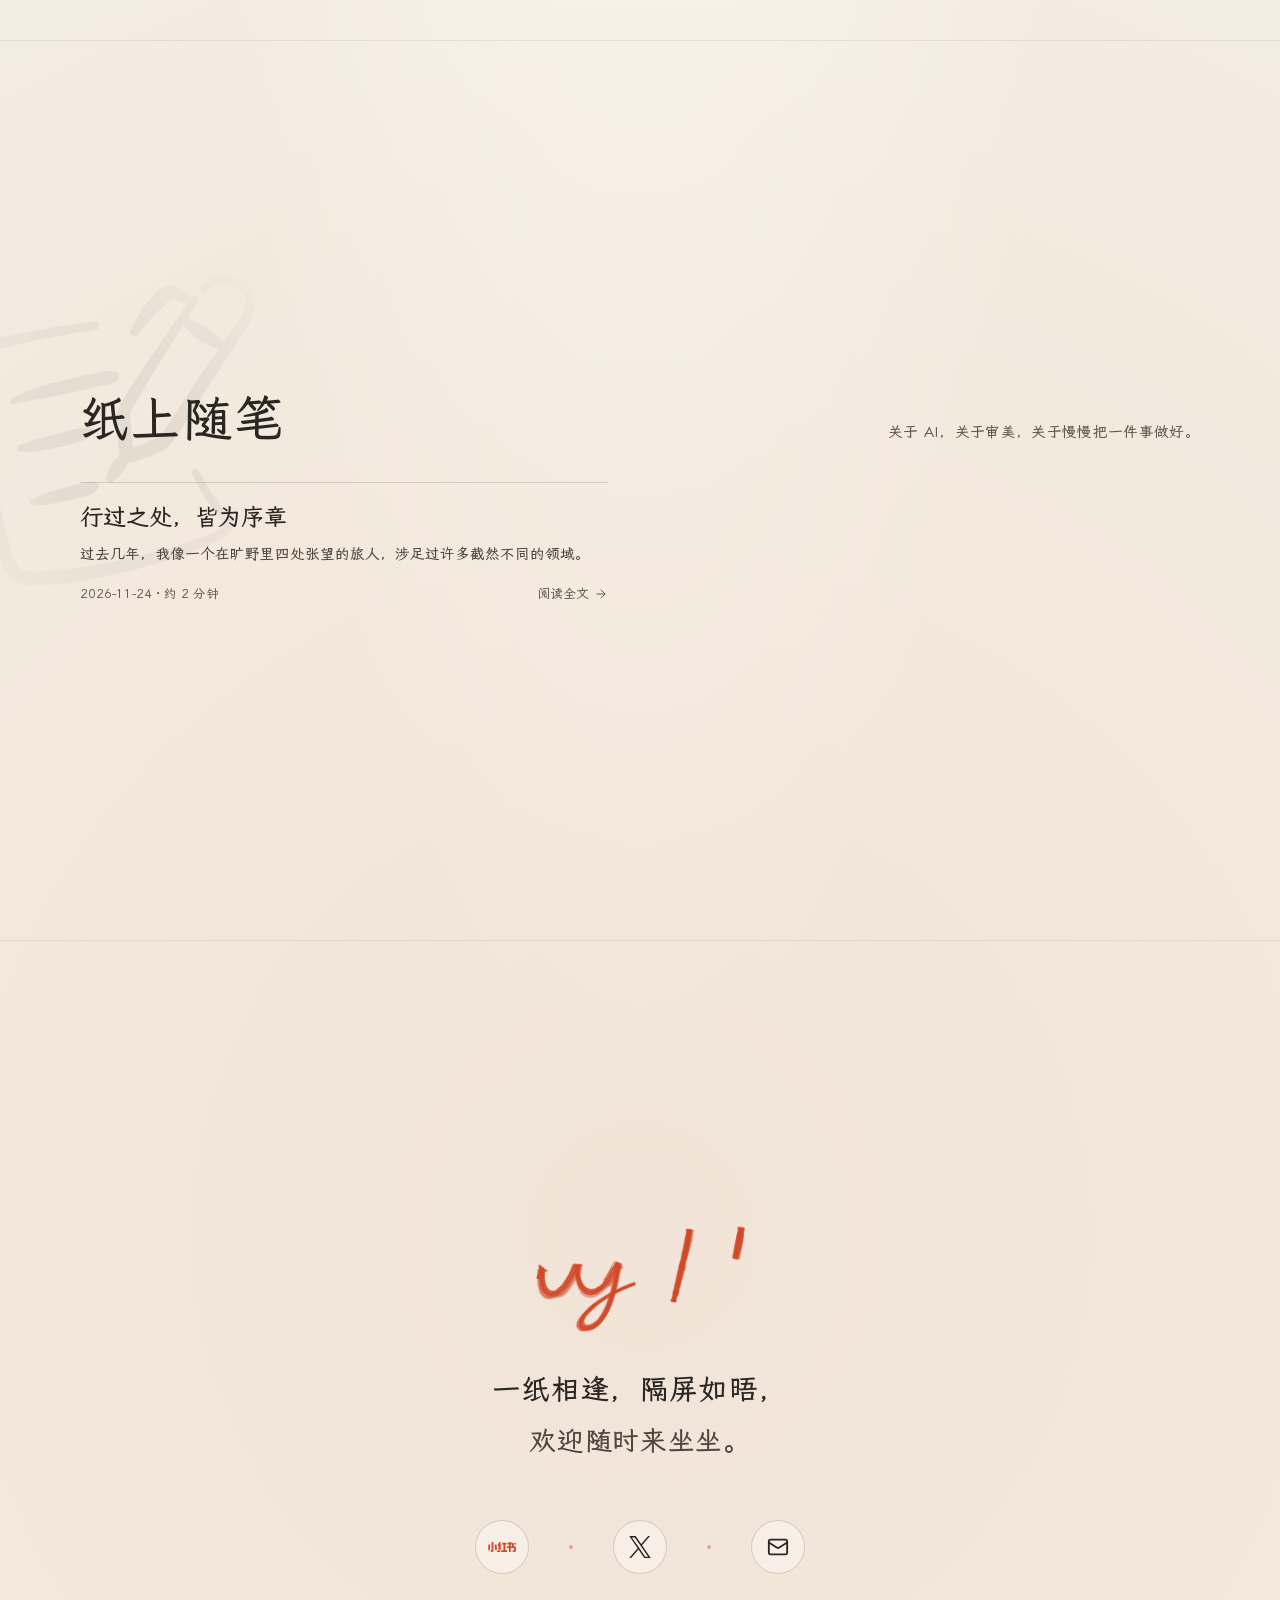
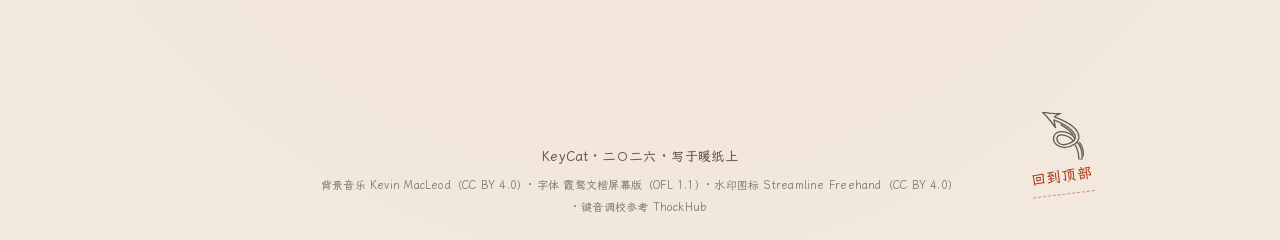
==== commit 78192bef: "第二幕便条增加到 5 张，桌面自然散落避开主视觉 每次加载从文案池随机抽 5 条不重复句子。桌面左右错落摆放，避开标题、副标题、黑猫键帽、轴名区、底部提示和右下唱片；短屏下右下便条上移以免挡住换碟。手" ====
--- a/site/index.html
+++ b/site/index.html
@@ -105,7 +105,7 @@
           </p>
         </div>
 
-        <!-- 3 张独立外层阴影与真实纸角微翘便利贴；正文由 site.json 的 deskNotes 在载入时随机填入 -->
+        <!-- 5 张独立外层阴影与真实纸角微翘便利贴；正文由 site.json 的 deskNotes 在载入时随机填入 -->
         <div class="sticky-note-wrap note-brush" data-rot="-3.2" data-py-rate="1.26">
           <div class="sticky-shadow" aria-hidden="true"></div>
           <article class="desk-note">
@@ -125,6 +125,20 @@
           <article class="desk-note">
             <p>“不赶路，只赶心。”</p>
             <button type="button" class="note-action" id="resetNotesBtn">整理归位</button>
+          </article>
+        </div>
+
+        <div class="sticky-note-wrap note-mid-left" data-rot="2.1" data-py-rate="1.18">
+          <div class="sticky-shadow" aria-hidden="true"></div>
+          <article class="desk-note">
+            <p>“工具本身没有温度，直到你的代码在某个时刻，恰好接住了另一个人的困惑。”</p>
+          </article>
+        </div>
+
+        <div class="sticky-note-wrap note-mid-right" data-rot="-2.8" data-py-rate="1.48">
+          <div class="sticky-shadow" aria-hidden="true"></div>
+          <article class="desk-note">
+            <p>“AI 负责穷尽答案，而人负责提出那个真正有温度的问题。”</p>
           </article>
         </div>
       </section>
--- a/site/styles/blog.css
+++ b/site/styles/blog.css
@@ -609,7 +609,7 @@
 /* ---------- 真实纸张层叠便条：独立底层阴影 + 捏角 3D 剥离 ---------- */
 .sticky-note-wrap {
   position: absolute;
-  width: clamp(220px, 19vw, 260px);
+  width: clamp(210px, 17.6vw, 246px);
   z-index: 16;
   translate: 0 var(--py, 0px);
   perspective: 760px;
@@ -699,6 +699,24 @@
   background-color: #f9efe4;
 }
 
+.note-mid-left {
+  top: clamp(368px, 48vh, 455px);
+  left: clamp(18px, 3vw, 44px);
+}
+
+.note-mid-left .desk-note {
+  background-color: #f4ead8;
+}
+
+.note-mid-right {
+  bottom: clamp(168px, 22vh, 228px);
+  right: clamp(16px, 2vw, 32px);
+}
+
+.note-mid-right .desk-note {
+  background-color: #f7f0e2;
+}
+
 .note-head {
   display: none;
 }
@@ -1414,8 +1432,16 @@
     right: 26px;
   }
   .note-spring {
-    bottom: 24px;
-    left: 28px;
+    bottom: 22px;
+    left: 22px;
+  }
+  .note-mid-left {
+    top: 268px;
+    left: 16px;
+  }
+  .note-mid-right {
+    bottom: 176px;
+    right: 18px;
   }
   .contact-atelier {
     gap: 32px;
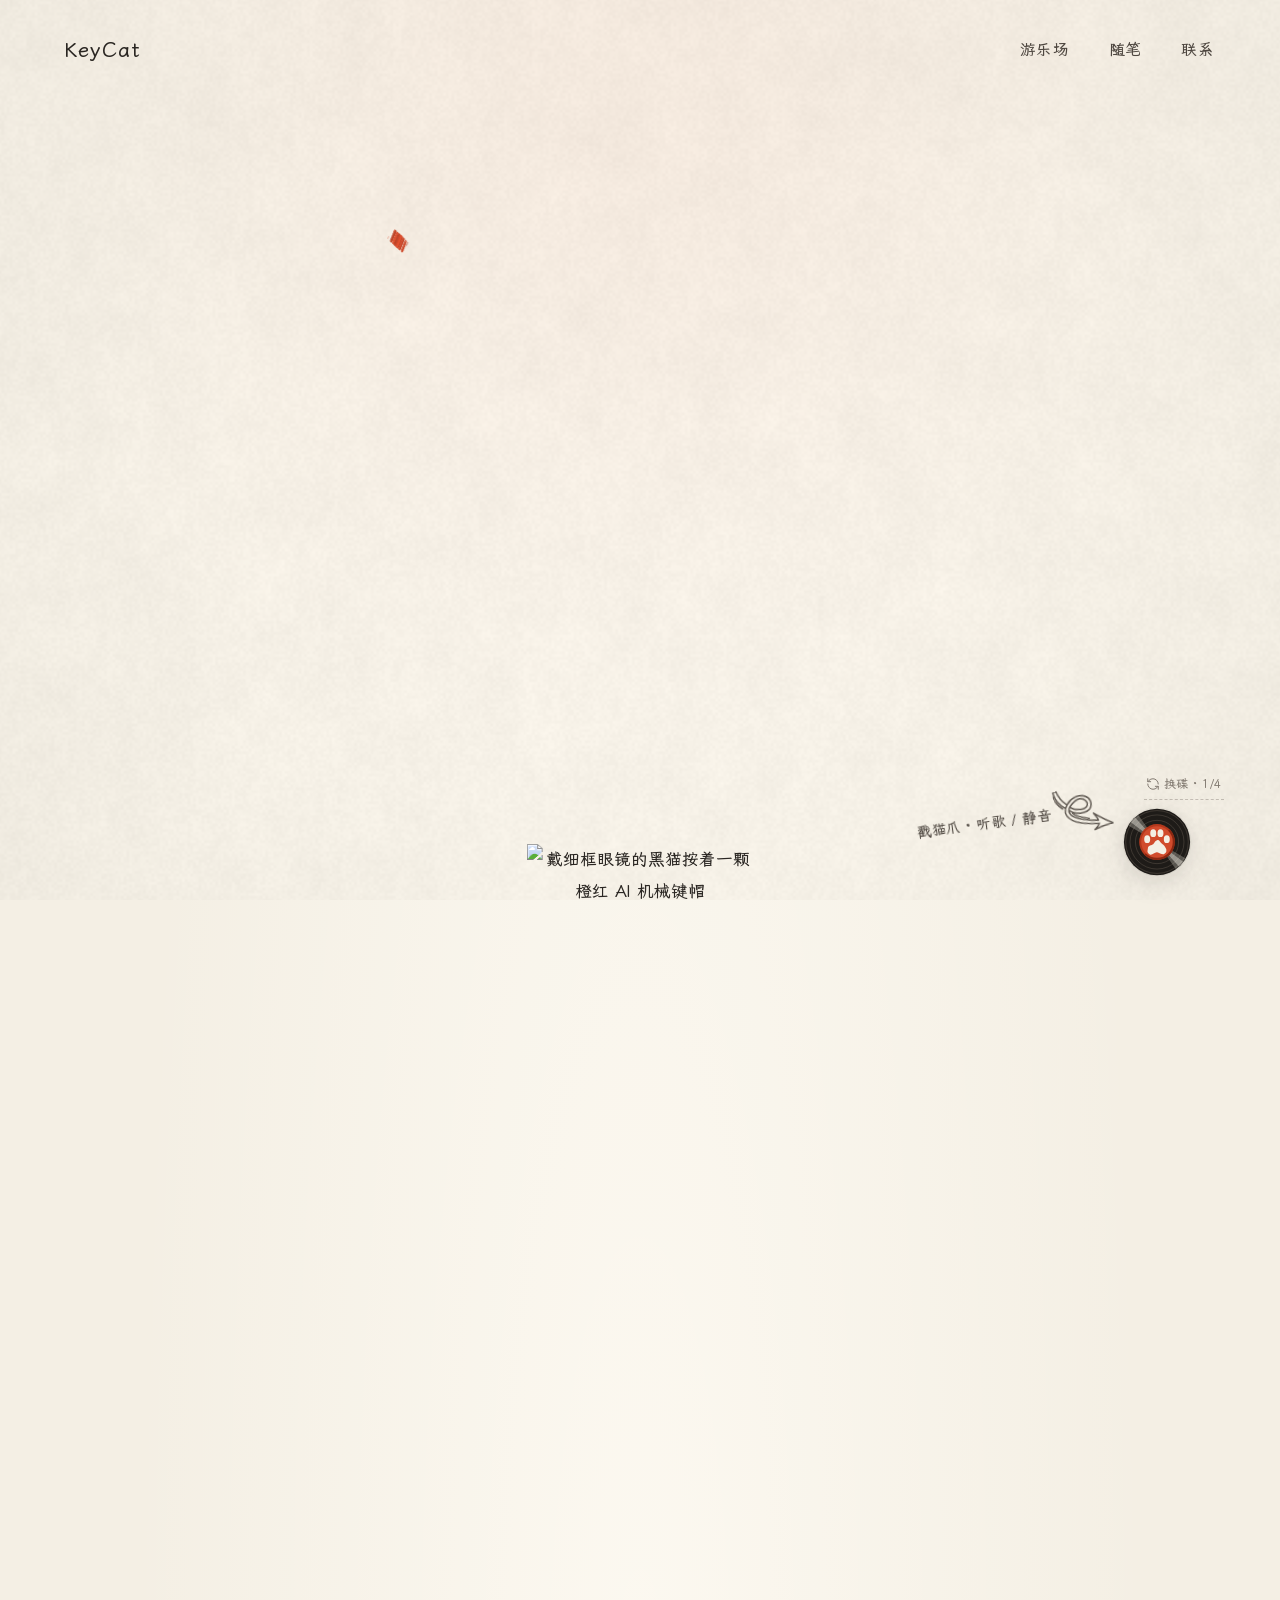
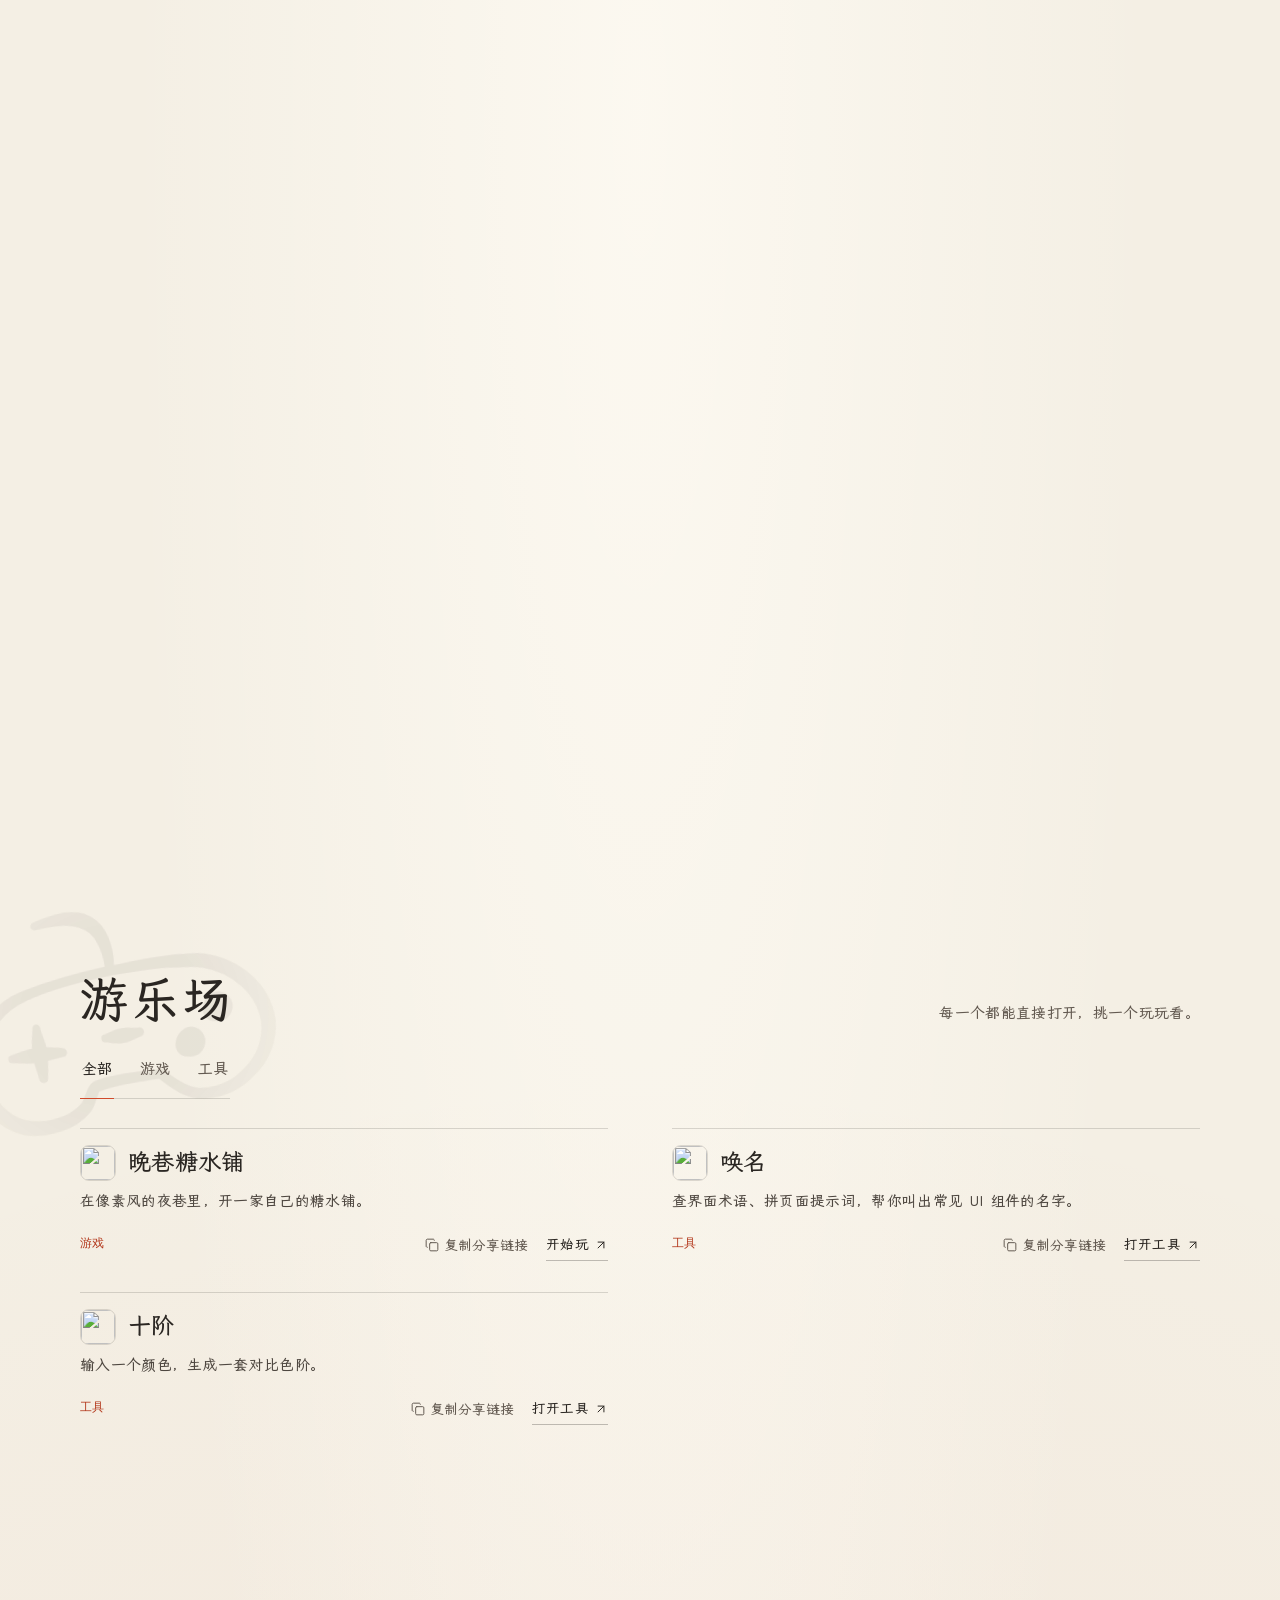
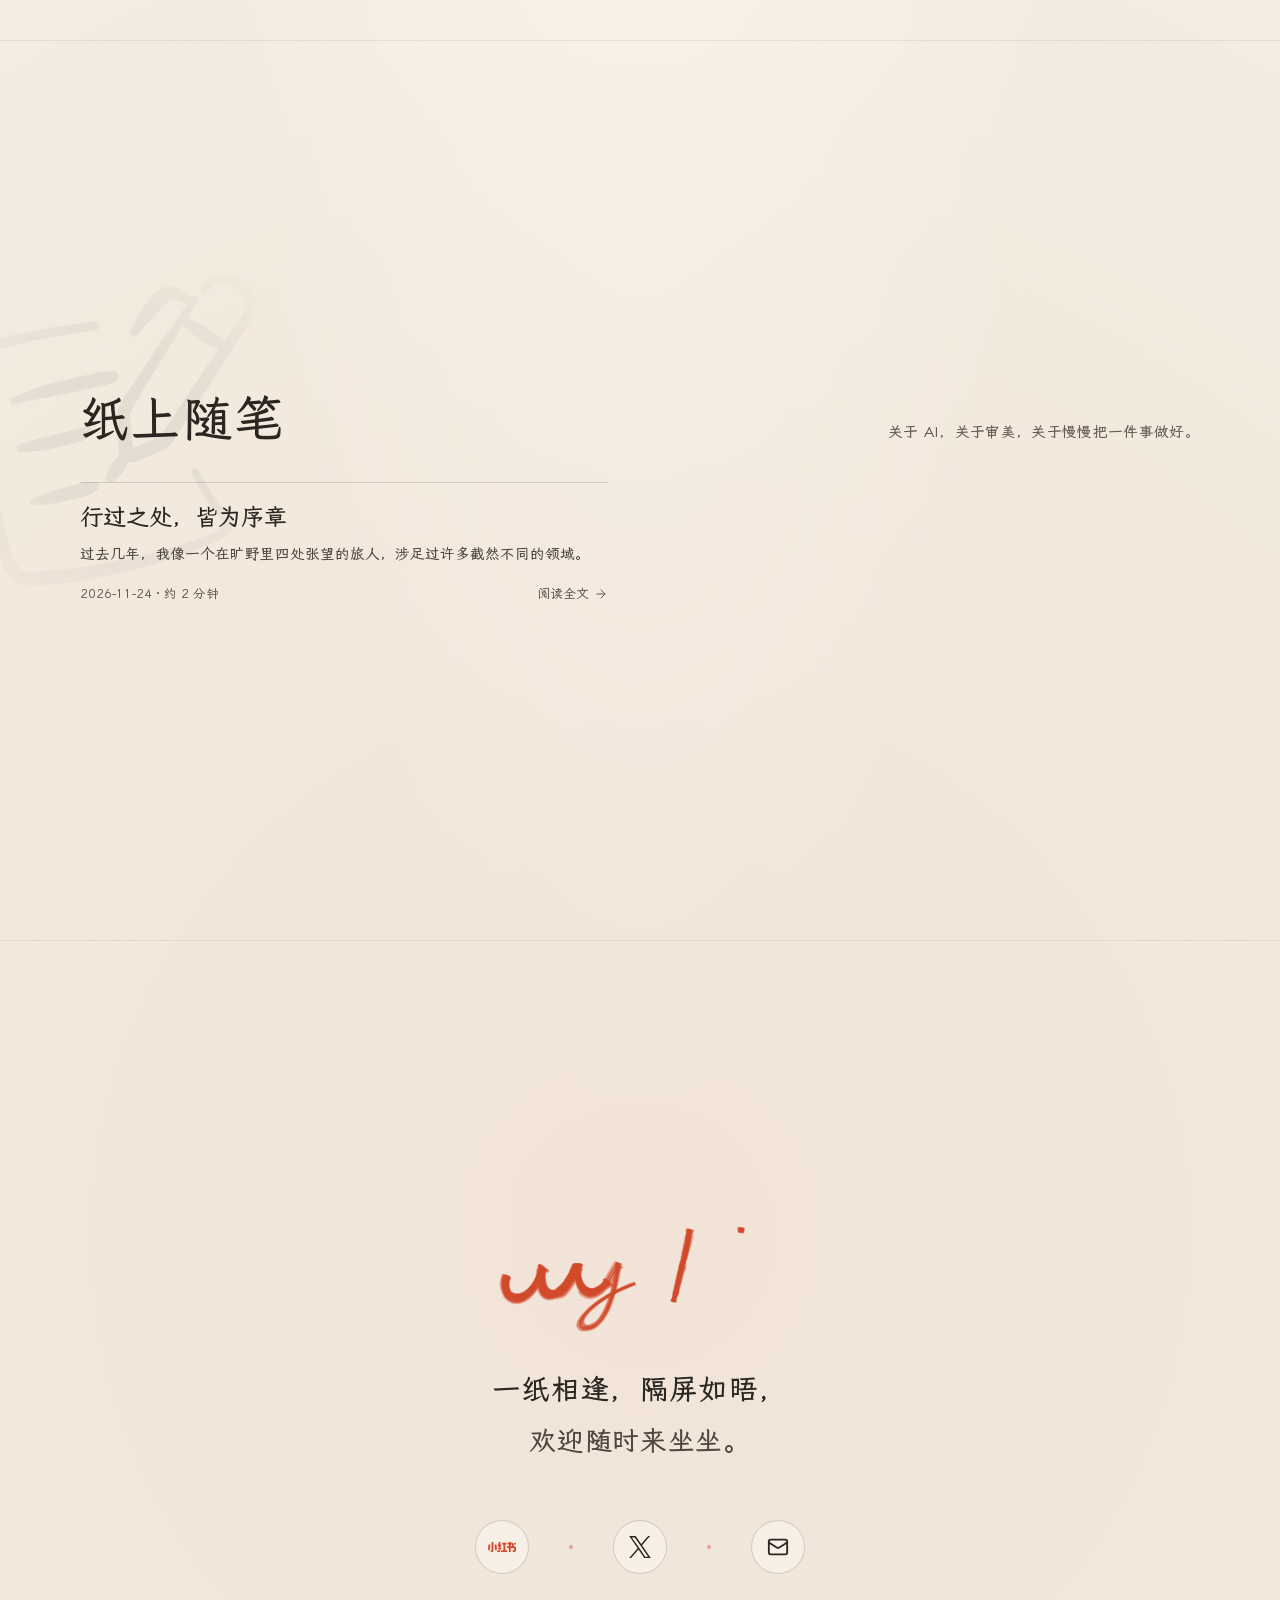
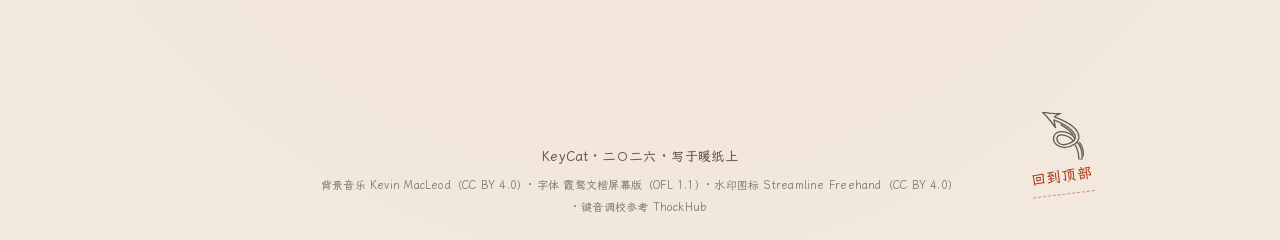
==== commit 1b088607: "双许可并移出品牌素材，手机隐藏便条，游乐场去掉小红书标签 代码仍为 MIT；黑猫形象、自制图标和文案保留所有权利，明细见 ASSETS-LICENSE.md。品牌二进制文件改为不跟踪，存放到私有仓 k" ====
--- a/site/index.html
+++ b/site/index.html
@@ -101,7 +101,7 @@
           </div>
           <p class="atelier-hint">
             <span class="desktop-only">点击黑猫键帽或按 <kbd>Space</kbd> 试听 · 左右箭头 / <kbd>1</kbd>–<kbd>4</kbd> 换轴 · 点击便条可换一句，捏住任一角即可撕起重贴</span>
-            <span class="mobile-only">轻敲黑猫键帽试听，点便条可换一句。左右箭头切换四款轴体与水墨涟漪色系。</span>
+            <span class="mobile-only">轻敲黑猫键帽试听，左右箭头切换四款轴体与水墨涟漪色系。</span>
           </p>
         </div>
 
@@ -147,8 +147,8 @@
 
     <!-- 第二乐章：自然纵向宣纸延展区（支持游乐场、随笔内容无限扩展） -->
     <div class="editorial-flow" id="editorialFlow">
-      <!-- 第三幕：小红书游乐场 -->
-      <section class="flow-section scene-arcade" id="scene-3" aria-label="小红书游乐场">
+      <!-- 第三幕：游乐场 -->
+      <section class="flow-section scene-arcade" id="scene-3" aria-label="游乐场">
         <div class="scene-shell">
           <img
             class="folio-watermark folio-watermark-arcade"
@@ -160,9 +160,8 @@
           <header class="section-head arcade-head" id="s3Head">
             <div class="head-inline">
               <h2>游乐场</h2>
-              <span class="placeholder-tag">小红书 KeyCat</span>
             </div>
-            <p class="section-aside">从小红书找过来的朋友，可以直接挑一个玩。</p>
+            <p class="section-aside">每一个都能直接打开，挑一个玩玩看。</p>
           </header>
 
           <div class="arcade-filter" id="arcadeFilter" role="tablist" aria-label="游乐场分类筛选">
--- a/site/styles/blog.css
+++ b/site/styles/blog.css
@@ -843,7 +843,7 @@
   background: rgba(209, 75, 44, 0.06);
 }
 
-/* ---------- 横页 01：小红书游乐场 ---------- */
+/* ---------- 横页 01：游乐场 ---------- */
 .arcade-head {
   margin-bottom: clamp(18px, 2.6vh, 28px);
 }
@@ -1555,7 +1555,7 @@
   .scene-atelier {
     order: 3;
     padding-top: 12px;
-    padding-bottom: 132px;
+    padding-bottom: 88px;
     gap: 18px;
   }
   .cat-switch-callout {
@@ -1573,18 +1573,12 @@
   .mobile-only {
     display: inline;
   }
+  .atelier-hint {
+    padding-right: 100px;
+  }
+  .sticky-note-wrap,
   .note-action {
-    display: none;
-  }
-  .sticky-note-wrap {
-    position: relative;
-    top: auto;
-    left: auto;
-    right: auto;
-    bottom: auto;
-    width: 100%;
-    transform: none !important;
-    translate: none;
+    display: none !important;
   }
   .sticky-shadow {
     display: none;
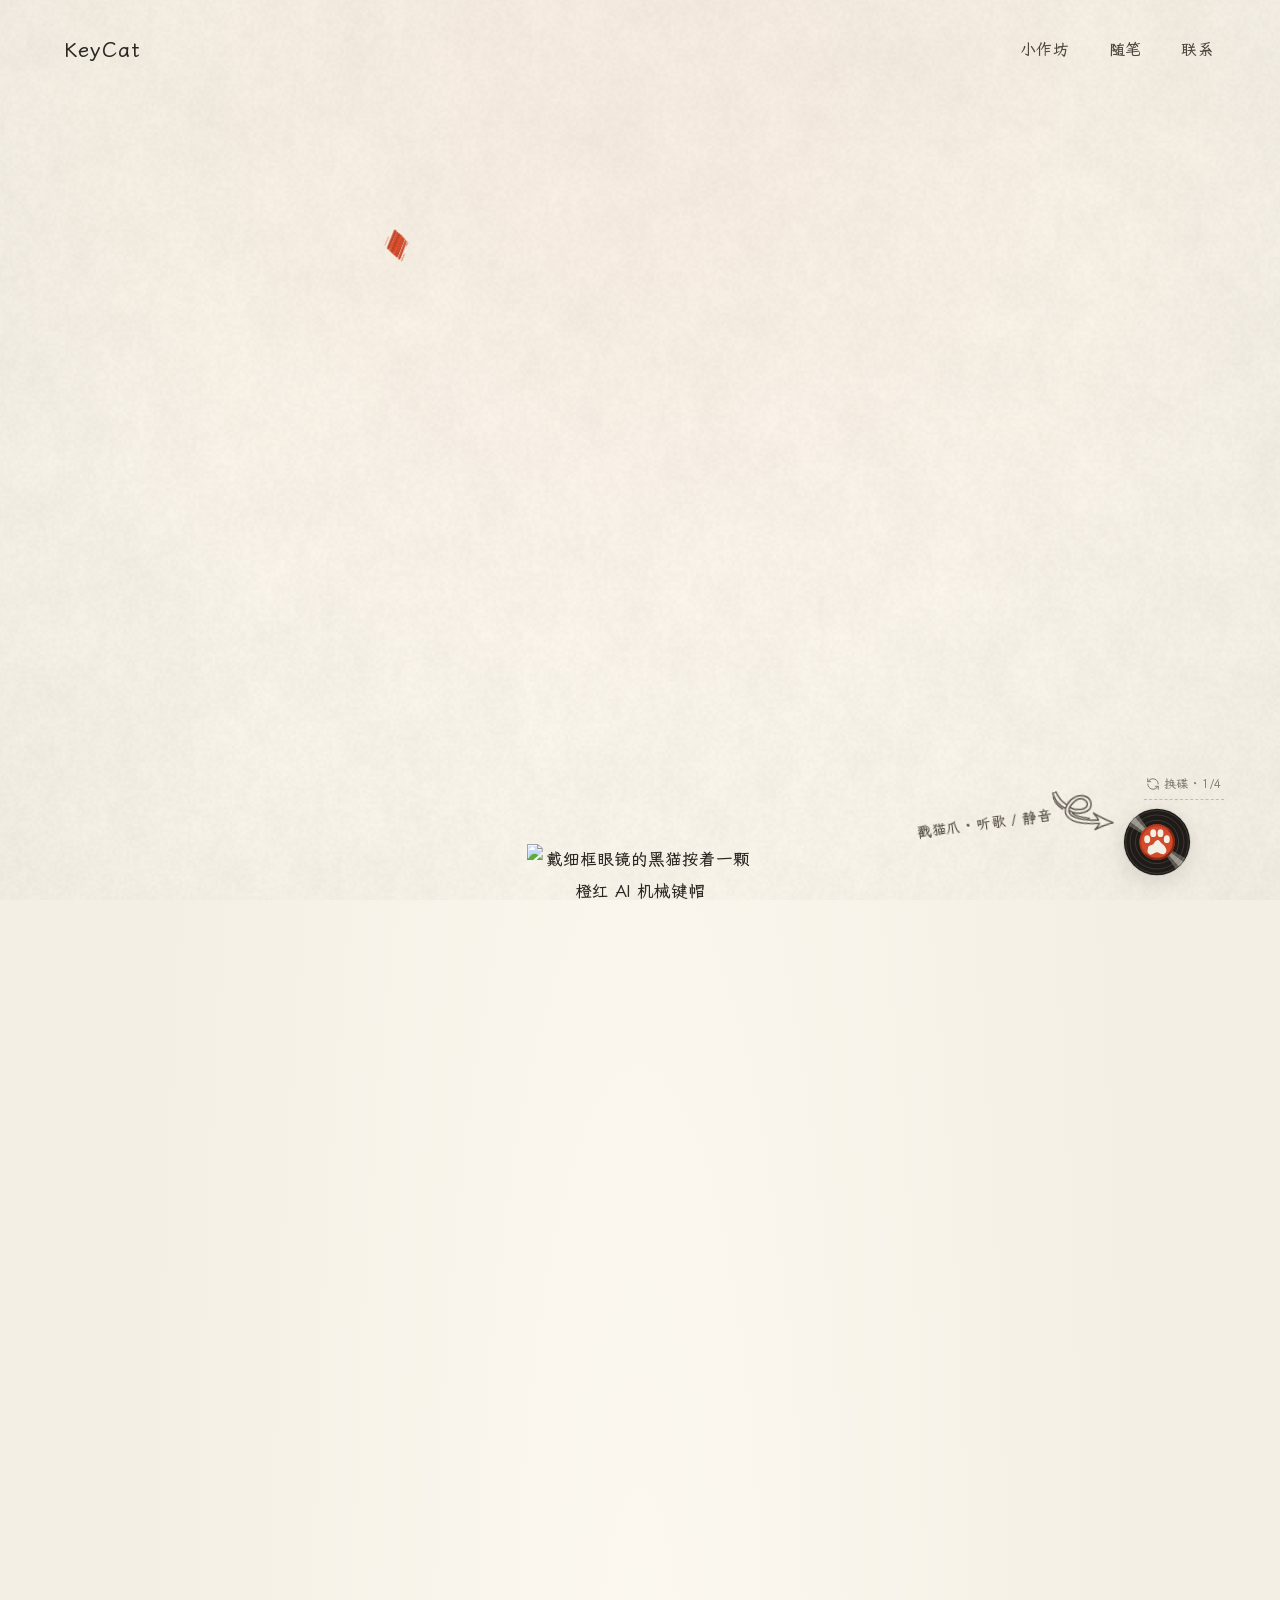
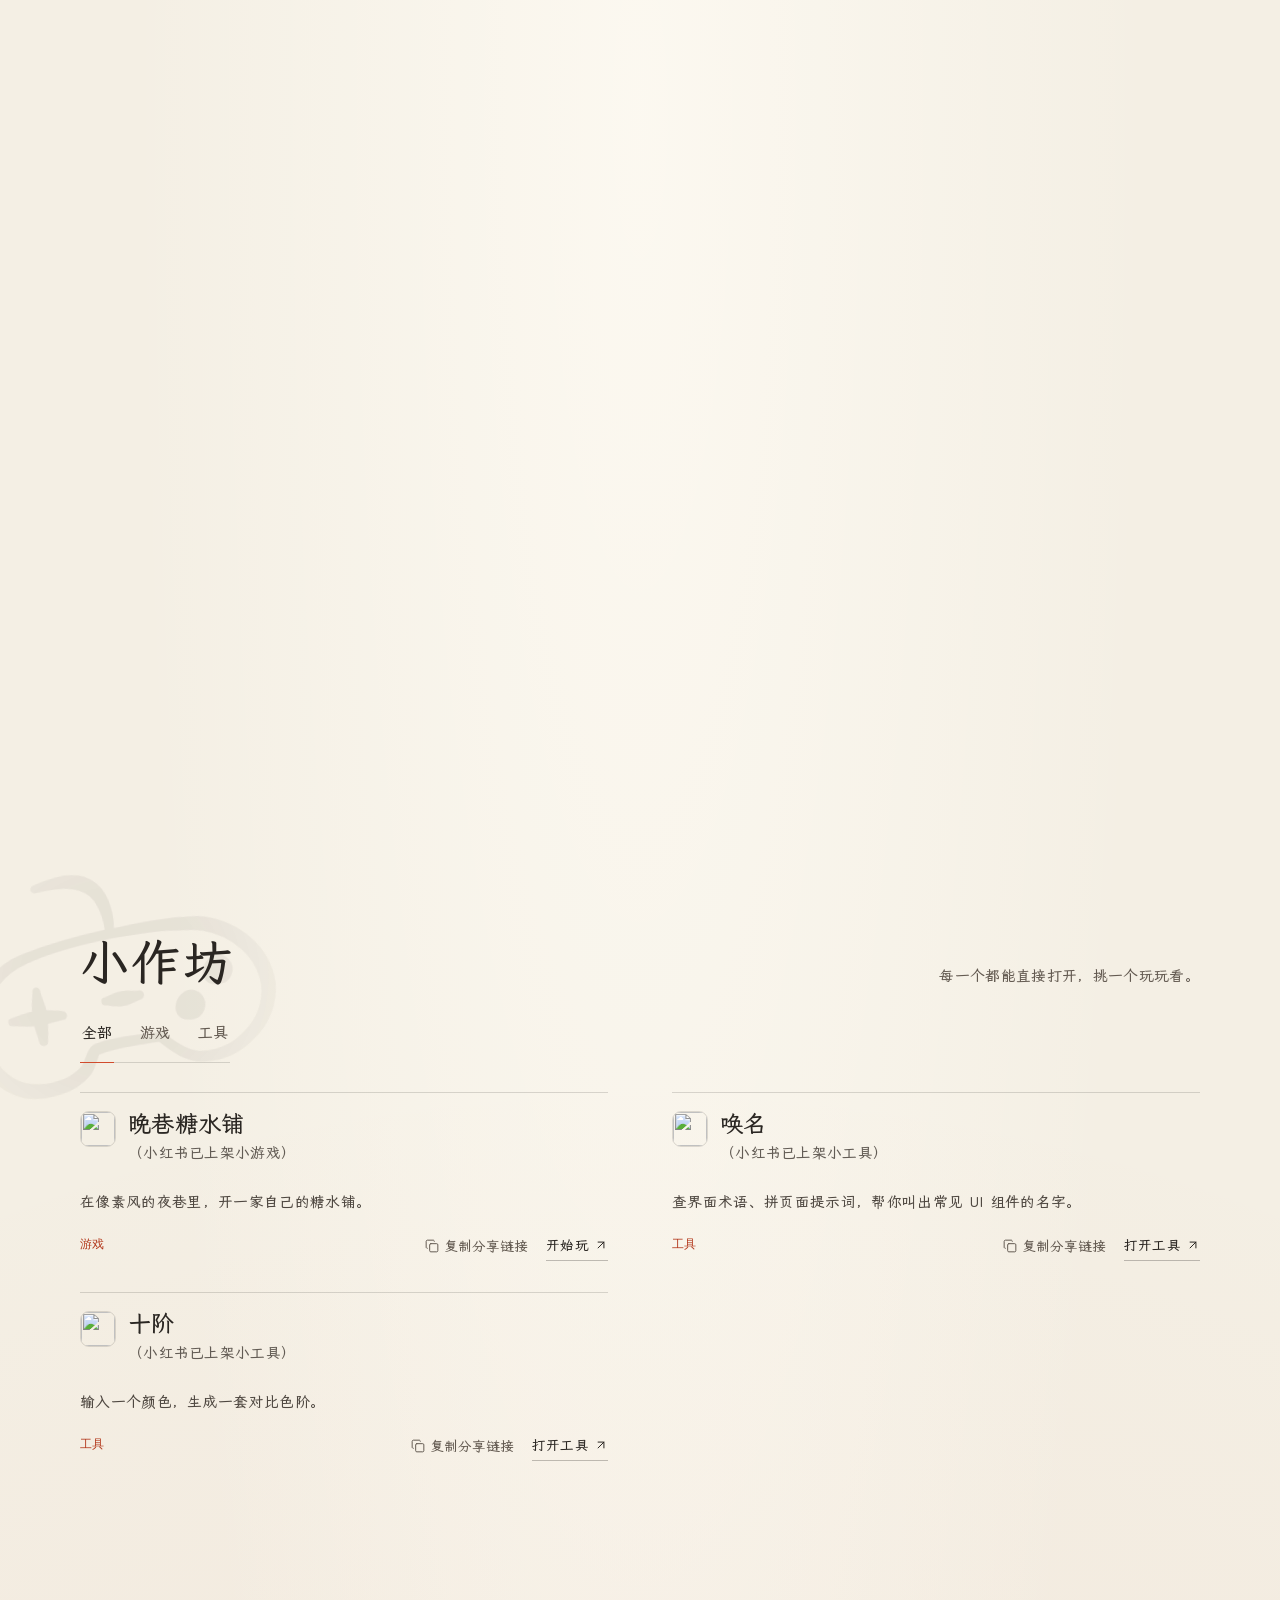
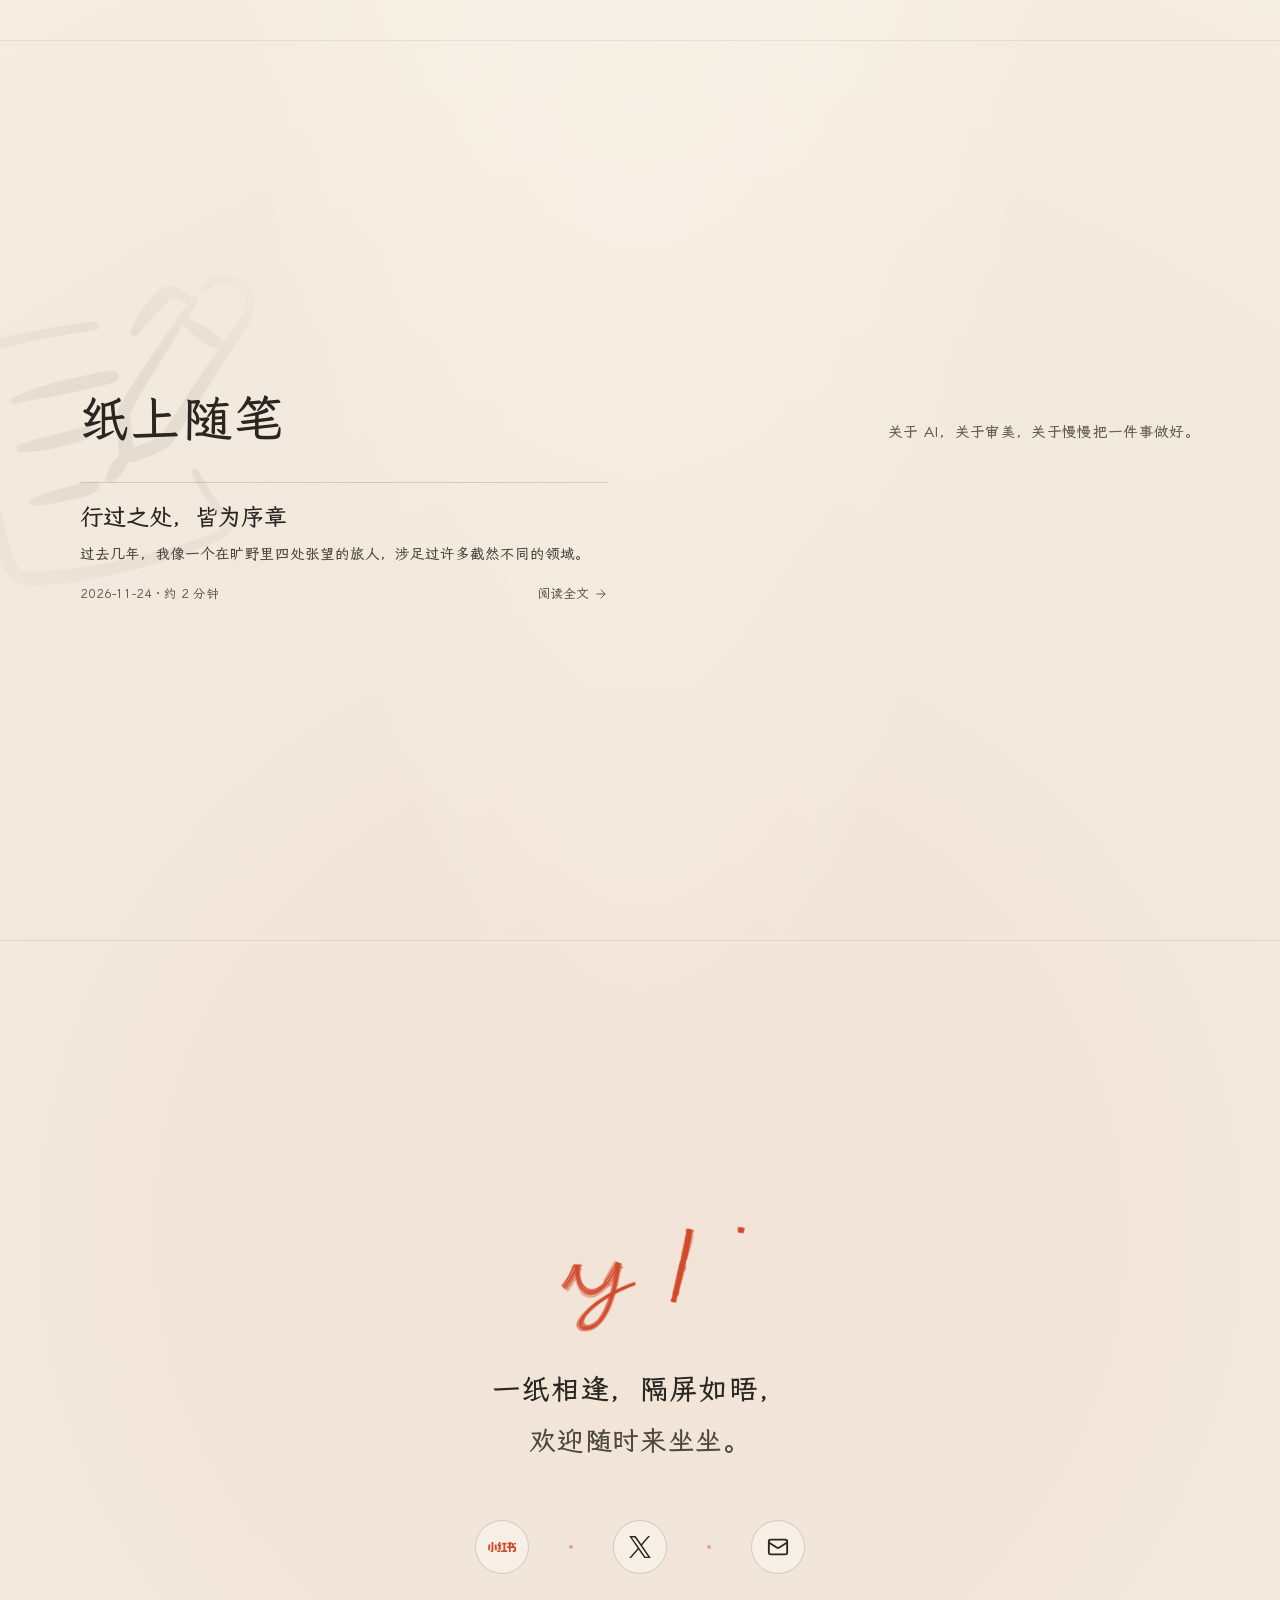
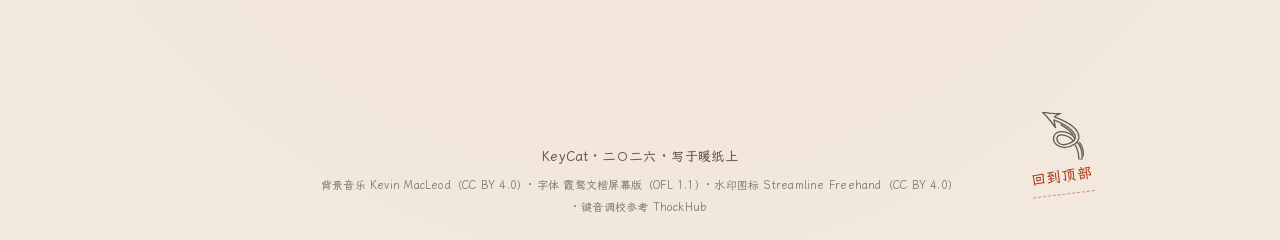
==== commit c7d0118d: "将「游乐场」改名为「小作坊」，并为已在小红书上架的作品加上说明 三个条目（晚巷糖水铺、唤名、十阶）在 KeyCa7 主页均有对应已发布笔记，数据中增加 xhsListed，卡片以小字标明已上架小游戏或" ====
--- a/site/index.html
+++ b/site/index.html
@@ -31,7 +31,7 @@
   <header class="masthead">
     <a class="mark" href="#scene-1" data-scene-jump="0">KeyCat</a>
     <nav class="nav-group" aria-label="主导航">
-      <a class="nav-link" href="#scene-3" data-scene-jump="2" data-nav-part="arcade">游乐场</a>
+      <a class="nav-link" href="#scene-3" data-scene-jump="2" data-nav-part="arcade">小作坊</a>
       <a class="nav-link" href="#scene-4" data-scene-jump="3" data-nav-part="essays">随笔</a>
       <a class="nav-link" href="#scene-5" data-scene-jump="4" data-nav-part="contact">联系</a>
     </nav>
@@ -145,10 +145,10 @@
       </div>
     </div>
 
-    <!-- 第二乐章：自然纵向宣纸延展区（支持游乐场、随笔内容无限扩展） -->
+    <!-- 第二乐章：自然纵向宣纸延展区（支持小作坊、随笔内容无限扩展） -->
     <div class="editorial-flow" id="editorialFlow">
-      <!-- 第三幕：游乐场 -->
-      <section class="flow-section scene-arcade" id="scene-3" aria-label="游乐场">
+      <!-- 第三幕：小作坊 -->
+      <section class="flow-section scene-arcade" id="scene-3" aria-label="小作坊">
         <div class="scene-shell">
           <img
             class="folio-watermark folio-watermark-arcade"
@@ -159,12 +159,12 @@
           />
           <header class="section-head arcade-head" id="s3Head">
             <div class="head-inline">
-              <h2>游乐场</h2>
+              <h2>小作坊</h2>
             </div>
             <p class="section-aside">每一个都能直接打开，挑一个玩玩看。</p>
           </header>
 
-          <div class="arcade-filter" id="arcadeFilter" role="tablist" aria-label="游乐场分类筛选">
+          <div class="arcade-filter" id="arcadeFilter" role="tablist" aria-label="小作坊分类筛选">
             <button type="button" class="filter-tab is-active" data-cat="all" role="tab" aria-selected="true">全部</button>
             <button type="button" class="filter-tab" data-cat="game" role="tab" aria-selected="false">游戏</button>
             <button type="button" class="filter-tab" data-cat="tool" role="tab" aria-selected="false">工具</button>
--- a/site/styles/blog.css
+++ b/site/styles/blog.css
@@ -843,7 +843,7 @@
   background: rgba(209, 75, 44, 0.06);
 }
 
-/* ---------- 横页 01：游乐场 ---------- */
+/* ---------- 横页 01：小作坊 ---------- */
 .arcade-head {
   margin-bottom: clamp(18px, 2.6vh, 28px);
 }
@@ -1717,16 +1717,34 @@
 
 
 
-/* ---------- 游乐场：图标占位 ---------- */
+/* ---------- 小作坊：图标占位 ---------- */
 .arcade-title {
   display: flex;
-  align-items: center;
+  align-items: flex-start;
   gap: 12px;
   margin-bottom: 8px;
 }
 
+.arcade-title .arcade-icon {
+  margin-top: 2px;
+}
+
+.arcade-heading {
+  min-width: 0;
+}
+
 .arcade-title h3 {
   margin: 0;
+}
+
+.arcade-xhs-listed {
+  margin: 3px 0 0;
+  font-size: 11px;
+  line-height: 1.45;
+  font-weight: 400;
+  color: var(--ink-muted);
+  letter-spacing: 0.02em;
+  opacity: 0.88;
 }
 
 .arcade-icon {
